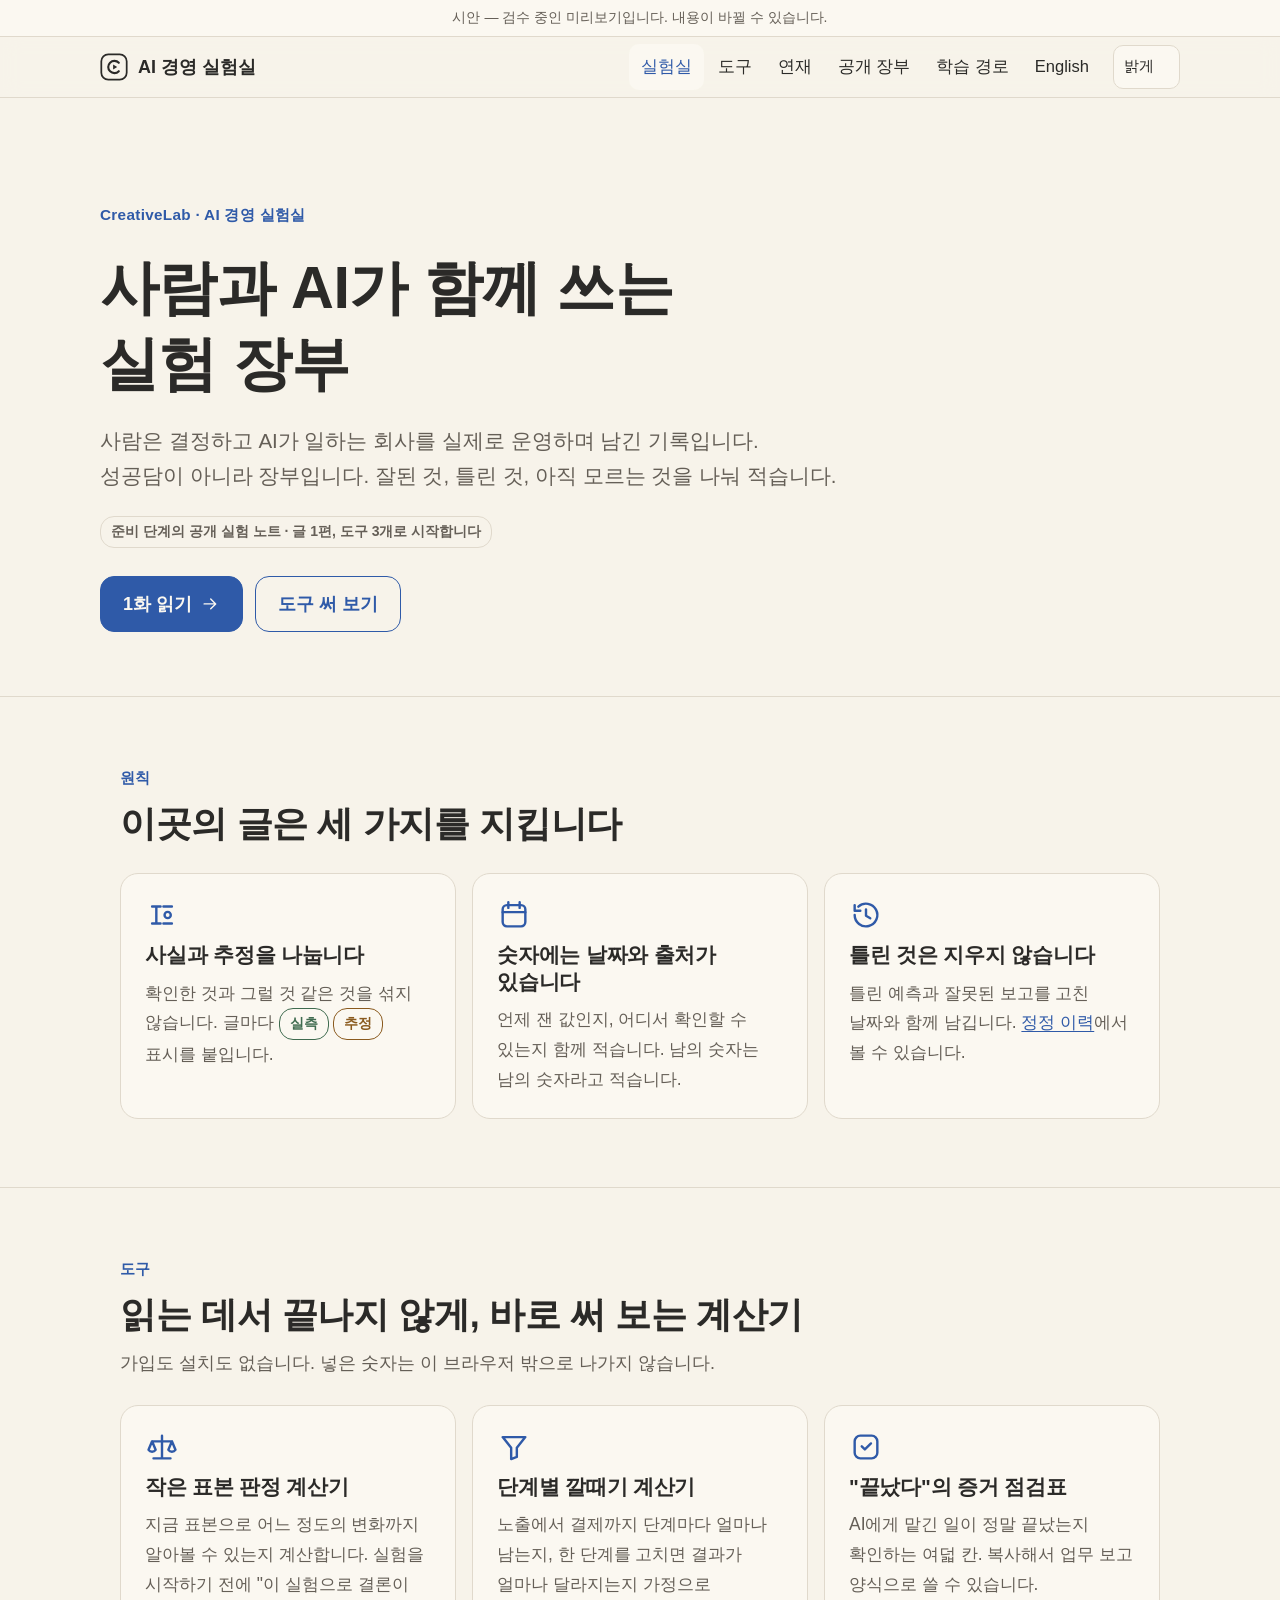
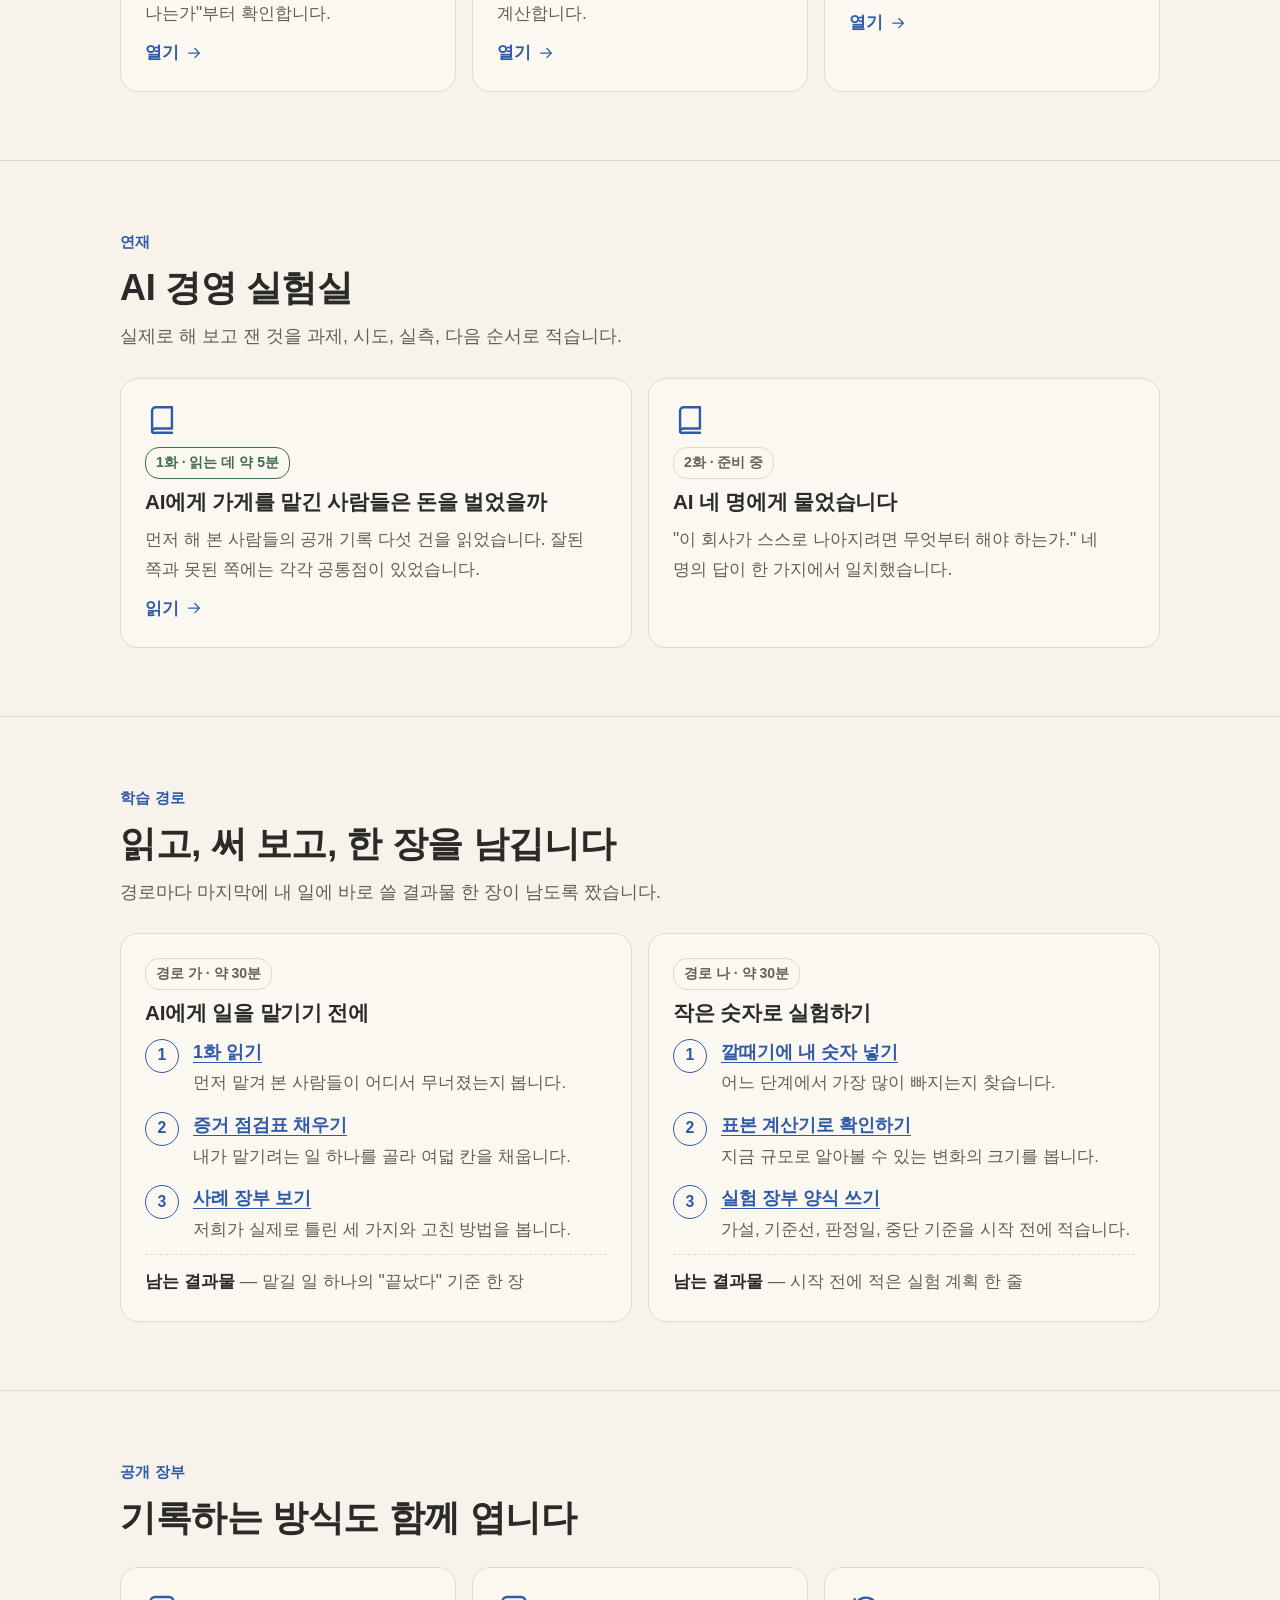
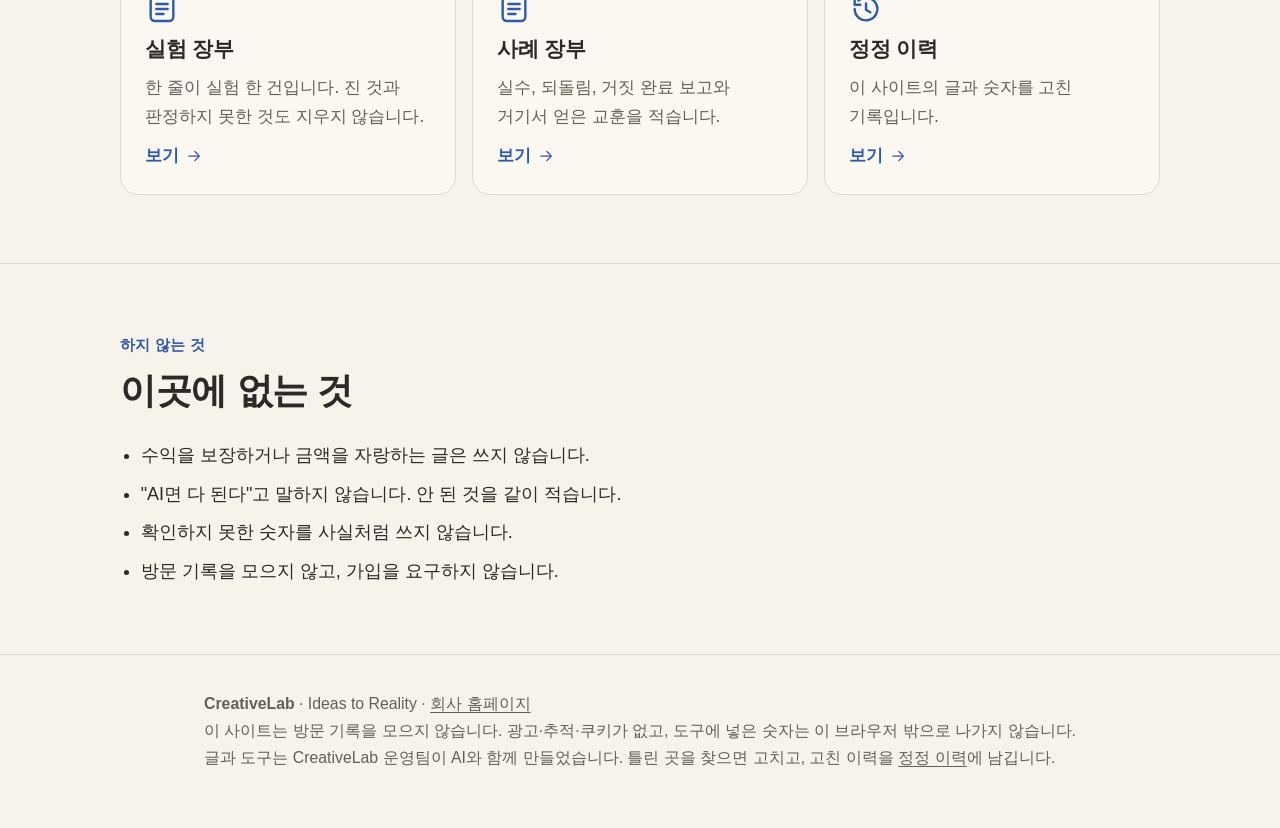
==== index.html @ 4c87bbfd "AI 경영 실험실 시안: 첫 화면·도구 3개·1화·공개 장부·영어 첫 화면 (검색 차단) Co-Authored-By: Claude Fable 5.2 <noreply@anthropi" ====
<!doctype html>
<html lang="ko" data-theme="light">
<head>
<meta charset="utf-8">
<meta name="viewport" content="width=device-width,initial-scale=1">
<title>AI 경영 실험실 · CreativeLab</title>
<meta name="description" content="사람은 결정하고 AI가 일하는 회사의 실측 기록. 사실과 추정을 나눠 적고, 바로 써 보는 계산 도구를 엽니다.">
<meta name="robots" content="noindex,nofollow">
<meta name="color-scheme" content="light dark">
<link rel="icon" href="assets/icon.svg" type="image/svg+xml">
<link rel="stylesheet" href="assets/style.css">
<script src="assets/app.js"></script>
</head>
<body>
<a class="skip" href="#main">본문으로 바로 가기</a>
<div class="draft">시안 — 검수 중인 미리보기입니다. 내용이 바뀔 수 있습니다.</div>
<header class="site"><div class="wrap bar">
<a class="brand" href="index.html"><svg viewBox="0 0 32 32" aria-hidden="true"><rect x="1.5" y="1.5" width="29" height="29" rx="8" fill="none" stroke="currentColor" stroke-width="2"/><path d="M21.5 11.2a7 7 0 1 0 0 9.6" fill="none" stroke="currentColor" stroke-width="2.4" stroke-linecap="round"/><path d="M15 13.2v5.6l4.6-2.8z" fill="currentColor"/></svg><span>AI 경영 실험실</span></a>
<nav class="main" aria-label="주 메뉴"><a href="index.html" aria-current="page">실험실</a><a href="tools.html">도구</a><a href="posts/01.html">연재</a><a href="ledger.html">공개 장부</a><a href="index.html#paths">학습 경로</a><a href="en/index.html" lang="en">English</a></nav>
<label class="sr" for="theme">화면</label><select id="theme" class="theme"><option value="light">밝게</option><option value="dark">어둡게</option><option value="system">시스템</option></select>
</div></header>
<main id="main">

<div class="wrap hero">
<p class="eyebrow">CreativeLab · AI 경영 실험실</p>
<h1>사람과 AI가 함께 쓰는<br>실험 장부</h1>
<p class="lead">사람은 결정하고 AI가 일하는 회사를 실제로 운영하며 남긴 기록입니다. 성공담이 아니라 장부입니다. 잘된 것, 틀린 것, 아직 모르는 것을 나눠 적습니다.</p>
<p class="tag soon">준비 단계의 공개 실험 노트 · 글 1편, 도구 3개로 시작합니다</p>
<div class="cta"><a class="btn primary" href="posts/01.html">1화 읽기 <svg class="" viewBox="0 0 24 24" fill="none" stroke="currentColor" stroke-width="1.7" stroke-linecap="round" stroke-linejoin="round" aria-hidden="true"><path d="M5 12h14M13 6l6 6-6 6"/></svg></a><a class="btn ghost" href="tools.html">도구 써 보기</a></div>
</div>

<section><div class="wrap">
<div class="head"><p class="eyebrow">원칙</p><h2>이곳의 글은 세 가지를 지킵니다</h2></div>
<div class="grid">
<div class="card"><svg class="icon" viewBox="0 0 24 24" fill="none" stroke="currentColor" stroke-width="1.7" stroke-linecap="round" stroke-linejoin="round" aria-hidden="true"><path d="M5 6h6M5 18h6M13 6h6M13 18h6M8 6v12"/><circle cx="16" cy="12" r="2.2"/></svg><h3>사실과 추정을 나눕니다</h3><p>확인한 것과 그럴 것 같은 것을 섞지 않습니다. 글마다 <span class="tag fact">실측</span> <span class="tag guess">추정</span> 표시를 붙입니다.</p></div>
<div class="card"><svg class="icon" viewBox="0 0 24 24" fill="none" stroke="currentColor" stroke-width="1.7" stroke-linecap="round" stroke-linejoin="round" aria-hidden="true"><rect x="4" y="5" width="16" height="15" rx="3"/><path d="M8 3v4M16 3v4M4 10h16"/></svg><h3>숫자에는 날짜와 출처가 있습니다</h3><p>언제 잰 값인지, 어디서 확인할 수 있는지 함께 적습니다. 남의 숫자는 남의 숫자라고 적습니다.</p></div>
<div class="card"><svg class="icon" viewBox="0 0 24 24" fill="none" stroke="currentColor" stroke-width="1.7" stroke-linecap="round" stroke-linejoin="round" aria-hidden="true"><path d="M4 12a8 8 0 1 0 2.6-5.9M4 5v4h4M12 8v4.5l3 1.8"/></svg><h3>틀린 것은 지우지 않습니다</h3><p>틀린 예측과 잘못된 보고를 고친 날짜와 함께 남깁니다. <a href="ledger.html#fixes">정정 이력</a>에서 볼 수 있습니다.</p></div>
</div></div></section>

<section id="tools"><div class="wrap">
<div class="head"><p class="eyebrow">도구</p><h2>읽는 데서 끝나지 않게, 바로 써 보는 계산기</h2><p>가입도 설치도 없습니다. 넣은 숫자는 이 브라우저 밖으로 나가지 않습니다.</p></div>
<div class="grid">
<a class="card" href="tools.html#sample"><svg class="icon" viewBox="0 0 24 24" fill="none" stroke="currentColor" stroke-width="1.7" stroke-linecap="round" stroke-linejoin="round" aria-hidden="true"><path d="M12 4v16M6 20h12M5 8h14M5 8l-2.5 6a3 3 0 0 0 5 0L5 8zm14 0-2.5 6a3 3 0 0 0 5 0L19 8z"/></svg><h3>작은 표본 판정 계산기</h3><p>지금 표본으로 어느 정도의 변화까지 알아볼 수 있는지 계산합니다. 실험을 시작하기 전에 "이 실험으로 결론이 나는가"부터 확인합니다.</p><span class="more">열기 <svg class="" viewBox="0 0 24 24" fill="none" stroke="currentColor" stroke-width="1.7" stroke-linecap="round" stroke-linejoin="round" aria-hidden="true"><path d="M5 12h14M13 6l6 6-6 6"/></svg></span></a>
<a class="card" href="tools.html#funnel"><svg class="icon" viewBox="0 0 24 24" fill="none" stroke="currentColor" stroke-width="1.7" stroke-linecap="round" stroke-linejoin="round" aria-hidden="true"><path d="M4 5h16l-6 7.5V19l-4 1.5v-8L4 5z"/></svg><h3>단계별 깔때기 계산기</h3><p>노출에서 결제까지 단계마다 얼마나 남는지, 한 단계를 고치면 결과가 얼마나 달라지는지 가정으로 계산합니다.</p><span class="more">열기 <svg class="" viewBox="0 0 24 24" fill="none" stroke="currentColor" stroke-width="1.7" stroke-linecap="round" stroke-linejoin="round" aria-hidden="true"><path d="M5 12h14M13 6l6 6-6 6"/></svg></span></a>
<a class="card" href="tools.html#evidence"><svg class="icon" viewBox="0 0 24 24" fill="none" stroke="currentColor" stroke-width="1.7" stroke-linecap="round" stroke-linejoin="round" aria-hidden="true"><path d="M9 11.5l2.2 2.2L15.5 9.5"/><rect x="4" y="4" width="16" height="16" rx="4"/></svg><h3>"끝났다"의 증거 점검표</h3><p>AI에게 맡긴 일이 정말 끝났는지 확인하는 여덟 칸. 복사해서 업무 보고 양식으로 쓸 수 있습니다.</p><span class="more">열기 <svg class="" viewBox="0 0 24 24" fill="none" stroke="currentColor" stroke-width="1.7" stroke-linecap="round" stroke-linejoin="round" aria-hidden="true"><path d="M5 12h14M13 6l6 6-6 6"/></svg></span></a>
</div></div></section>

<section id="series"><div class="wrap">
<div class="head"><p class="eyebrow">연재</p><h2>AI 경영 실험실</h2><p>실제로 해 보고 잰 것을 과제, 시도, 실측, 다음 순서로 적습니다.</p></div>
<div class="grid">
<a class="card" href="posts/01.html"><svg class="icon" viewBox="0 0 24 24" fill="none" stroke="currentColor" stroke-width="1.7" stroke-linecap="round" stroke-linejoin="round" aria-hidden="true"><path d="M5 5.5A2.5 2.5 0 0 1 7.5 3H19v15H7.5A2.5 2.5 0 0 0 5 20.5v-15zM5 20.5A2.5 2.5 0 0 0 7.5 21H19"/></svg><span class="tag fact">1화 · 읽는 데 약 5분</span><h3>AI에게 가게를 맡긴 사람들은 돈을 벌었을까</h3><p>먼저 해 본 사람들의 공개 기록 다섯 건을 읽었습니다. 잘된 쪽과 못된 쪽에는 각각 공통점이 있었습니다.</p><span class="more">읽기 <svg class="" viewBox="0 0 24 24" fill="none" stroke="currentColor" stroke-width="1.7" stroke-linecap="round" stroke-linejoin="round" aria-hidden="true"><path d="M5 12h14M13 6l6 6-6 6"/></svg></span></a>
<div class="card"><svg class="icon" viewBox="0 0 24 24" fill="none" stroke="currentColor" stroke-width="1.7" stroke-linecap="round" stroke-linejoin="round" aria-hidden="true"><path d="M5 5.5A2.5 2.5 0 0 1 7.5 3H19v15H7.5A2.5 2.5 0 0 0 5 20.5v-15zM5 20.5A2.5 2.5 0 0 0 7.5 21H19"/></svg><span class="tag soon">2화 · 준비 중</span><h3>AI 네 명에게 물었습니다</h3><p>"이 회사가 스스로 나아지려면 무엇부터 해야 하는가." 네 명의 답이 한 가지에서 일치했습니다.</p></div>
</div></div></section>

<section id="paths"><div class="wrap">
<div class="head"><p class="eyebrow">학습 경로</p><h2>읽고, 써 보고, 한 장을 남깁니다</h2><p>경로마다 마지막에 내 일에 바로 쓸 결과물 한 장이 남도록 짰습니다.</p></div>
<div class="grid">
<div class="card"><span class="tag">경로 가 · 약 30분</span><h3>AI에게 일을 맡기기 전에</h3>
<ol class="steps">
<li><div><b><a href="posts/01.html">1화 읽기</a></b><span>먼저 맡겨 본 사람들이 어디서 무너졌는지 봅니다.</span></div></li>
<li><div><b><a href="tools.html#evidence">증거 점검표 채우기</a></b><span>내가 맡기려는 일 하나를 골라 여덟 칸을 채웁니다.</span></div></li>
<li><div><b><a href="ledger.html#cases">사례 장부 보기</a></b><span>저희가 실제로 틀린 세 가지와 고친 방법을 봅니다.</span></div></li>
</ol>
<p class="keep"><b>남는 결과물</b> — 맡길 일 하나의 "끝났다" 기준 한 장</p></div>
<div class="card"><span class="tag">경로 나 · 약 30분</span><h3>작은 숫자로 실험하기</h3>
<ol class="steps">
<li><div><b><a href="tools.html#funnel">깔때기에 내 숫자 넣기</a></b><span>어느 단계에서 가장 많이 빠지는지 찾습니다.</span></div></li>
<li><div><b><a href="tools.html#sample">표본 계산기로 확인하기</a></b><span>지금 규모로 알아볼 수 있는 변화의 크기를 봅니다.</span></div></li>
<li><div><b><a href="ledger.html#experiments">실험 장부 양식 쓰기</a></b><span>가설, 기준선, 판정일, 중단 기준을 시작 전에 적습니다.</span></div></li>
</ol>
<p class="keep"><b>남는 결과물</b> — 시작 전에 적은 실험 계획 한 줄</p></div>
</div></div></section>

<section><div class="wrap">
<div class="head"><p class="eyebrow">공개 장부</p><h2>기록하는 방식도 함께 엽니다</h2></div>
<div class="grid">
<a class="card" href="ledger.html#experiments"><svg class="icon" viewBox="0 0 24 24" fill="none" stroke="currentColor" stroke-width="1.7" stroke-linecap="round" stroke-linejoin="round" aria-hidden="true"><rect x="4" y="3.5" width="16" height="17" rx="3"/><path d="M8 8.5h8M8 12h8M8 15.5h5"/></svg><h3>실험 장부</h3><p>한 줄이 실험 한 건입니다. 진 것과 판정하지 못한 것도 지우지 않습니다.</p><span class="more">보기 <svg class="" viewBox="0 0 24 24" fill="none" stroke="currentColor" stroke-width="1.7" stroke-linecap="round" stroke-linejoin="round" aria-hidden="true"><path d="M5 12h14M13 6l6 6-6 6"/></svg></span></a>
<a class="card" href="ledger.html#cases"><svg class="icon" viewBox="0 0 24 24" fill="none" stroke="currentColor" stroke-width="1.7" stroke-linecap="round" stroke-linejoin="round" aria-hidden="true"><rect x="4" y="3.5" width="16" height="17" rx="3"/><path d="M8 8.5h8M8 12h8M8 15.5h5"/></svg><h3>사례 장부</h3><p>실수, 되돌림, 거짓 완료 보고와 거기서 얻은 교훈을 적습니다.</p><span class="more">보기 <svg class="" viewBox="0 0 24 24" fill="none" stroke="currentColor" stroke-width="1.7" stroke-linecap="round" stroke-linejoin="round" aria-hidden="true"><path d="M5 12h14M13 6l6 6-6 6"/></svg></span></a>
<a class="card" href="ledger.html#fixes"><svg class="icon" viewBox="0 0 24 24" fill="none" stroke="currentColor" stroke-width="1.7" stroke-linecap="round" stroke-linejoin="round" aria-hidden="true"><path d="M4 12a8 8 0 1 0 2.6-5.9M4 5v4h4M12 8v4.5l3 1.8"/></svg><h3>정정 이력</h3><p>이 사이트의 글과 숫자를 고친 기록입니다.</p><span class="more">보기 <svg class="" viewBox="0 0 24 24" fill="none" stroke="currentColor" stroke-width="1.7" stroke-linecap="round" stroke-linejoin="round" aria-hidden="true"><path d="M5 12h14M13 6l6 6-6 6"/></svg></span></a>
</div></div></section>

<section><div class="wrap">
<div class="head"><p class="eyebrow">하지 않는 것</p><h2>이곳에 없는 것</h2></div>
<ul class="plain">
<li>수익을 보장하거나 금액을 자랑하는 글은 쓰지 않습니다.</li>
<li>"AI면 다 된다"고 말하지 않습니다. 안 된 것을 같이 적습니다.</li>
<li>확인하지 못한 숫자를 사실처럼 쓰지 않습니다.</li>
<li>방문 기록을 모으지 않고, 가입을 요구하지 않습니다.</li>
</ul>
</div></section>

</main>
<footer class="site"><div class="wrap"><p><b>CreativeLab</b> · Ideas to Reality · <a href="https://creativelabai.kr">회사 홈페이지</a></p>
<p>이 사이트는 방문 기록을 모으지 않습니다. 광고·추적·쿠키가 없고, 도구에 넣은 숫자는 이 브라우저 밖으로 나가지 않습니다.</p>
<p>글과 도구는 CreativeLab 운영팀이 AI와 함께 만들었습니다. 틀린 곳을 찾으면 고치고, 고친 이력을 <a href="ledger.html#fixes">정정 이력</a>에 남깁니다.</p></div></footer>
</body>
</html>
---- assets/style.css ----
/* AI 경영 실험실 — 종이 톤·먹색·강조색 하나. 외부 글꼴·스크립트 없음. */
:root{--bg:#F7F3EA;--card:#FBF8F1;--ink:#2B2A28;--sub:#655F57;--rule:#E0D9CC;--accent:#2F5AA8;--accent-ink:#FBF8F1;--good:#3F6B4F;--warn:#8A5A1E;--radius:18px;--max:1080px}
:root[data-theme="dark"]{--bg:#1F1D1A;--card:#292620;--ink:#EDE7DB;--sub:#B0A99B;--rule:#3B372F;--accent:#9BB8EE;--accent-ink:#1F1D1A;--good:#9CC7A9;--warn:#E0B77A}
@media (prefers-color-scheme:dark){:root[data-theme="system"]{--bg:#1F1D1A;--card:#292620;--ink:#EDE7DB;--sub:#B0A99B;--rule:#3B372F;--accent:#9BB8EE;--accent-ink:#1F1D1A;--good:#9CC7A9;--warn:#E0B77A}}
*{box-sizing:border-box}
[hidden]{display:none!important}
html{font-size:112.5%;-webkit-text-size-adjust:100%;scroll-behavior:smooth}
body{margin:0;background:var(--bg);color:var(--ink);font-family:-apple-system,BlinkMacSystemFont,"Apple SD Gothic Neo","Pretendard","Noto Sans KR","Segoe UI",sans-serif;line-height:1.7;word-break:keep-all;overflow-wrap:anywhere}
a{color:var(--accent);text-underline-offset:.2em}
a:focus-visible,button:focus-visible,input:focus-visible,select:focus-visible{outline:3px solid var(--accent);outline-offset:3px;border-radius:8px}
.skip{position:absolute;left:-999px}.skip:focus{left:16px;top:12px;background:var(--card);padding:8px 14px;border-radius:10px;z-index:9}
.wrap{max-width:var(--max);margin:0 auto;padding:0 20px}
.draft{background:var(--card);border-bottom:1px solid var(--rule);color:var(--sub);font-size:.78rem;text-align:center;padding:6px 16px}
header.site{position:sticky;top:0;z-index:5;background:color-mix(in srgb,var(--bg) 92%,transparent);backdrop-filter:saturate(1.2) blur(10px);border-bottom:1px solid var(--rule)}
.bar{display:flex;align-items:center;gap:12px;min-height:60px;flex-wrap:wrap;padding:6px 0}
.brand{display:flex;align-items:center;gap:10px;font-weight:700;color:var(--ink);text-decoration:none;margin-right:auto}
.brand svg{width:28px;height:28px;flex:none}
nav.main{display:flex;gap:2px;flex-wrap:wrap}
nav.main a{color:var(--ink);text-decoration:none;padding:9px 12px;border-radius:10px;font-size:.92rem;min-height:44px;display:flex;align-items:center}
nav.main a:hover,nav.main a[aria-current="page"]{background:var(--card);color:var(--accent)}
.theme{appearance:none;border:1px solid var(--rule);background:var(--card);color:var(--ink);border-radius:10px;padding:8px 10px;font:inherit;font-size:.82rem;min-height:44px}
h1,h2,h3{line-height:1.28;letter-spacing:-.01em;margin:0}
h1{font-size:clamp(2rem,5.4vw,3.3rem);font-weight:800}
h2{font-size:clamp(1.45rem,3.2vw,2rem);font-weight:750}
h3{font-size:1.15rem;font-weight:700}
p{margin:0}
.eyebrow{color:var(--accent);font-weight:700;font-size:.85rem;letter-spacing:.02em}
.lead{font-size:1.14rem;color:var(--sub);max-width:36em}
.hero{padding:clamp(48px,9vw,104px) 0 clamp(36px,6vw,64px);display:grid;gap:22px}
.cta{display:flex;gap:12px;flex-wrap:wrap;margin-top:6px}
.btn{display:inline-flex;align-items:center;gap:8px;min-height:50px;padding:12px 22px;border-radius:14px;font-weight:700;text-decoration:none;border:1px solid var(--accent);font:inherit;font-weight:700;cursor:pointer}
.btn.primary{background:var(--accent);color:var(--accent-ink)}.btn.ghost{background:transparent;color:var(--accent)}
.btn svg,.more svg{width:1.1em;height:1.1em;flex:none}.btn{max-width:100%}
.hero>*,.card>*,.out>*,.head>*,.fields>*,.prose>*,.grid>*,.tool>*{min-width:0}
section{padding:clamp(36px,6vw,68px) 0;border-top:1px solid var(--rule)}
.head{display:grid;gap:10px;margin-bottom:26px;max-width:40em}
.head p{color:var(--sub)}.head p.eyebrow{color:var(--accent)}
.grid{display:grid;gap:16px;grid-template-columns:repeat(auto-fit,minmax(260px,1fr))}
.card{background:var(--card);border:1px solid var(--rule);border-radius:var(--radius);padding:24px;display:grid;gap:10px;align-content:start}
a.card{color:inherit;text-decoration:none;transition:transform .18s ease,border-color .18s ease}
a.card:hover{border-color:var(--accent);transform:translateY(-2px)}
.card p{color:var(--sub);font-size:.97rem}
.icon{width:34px;height:34px;color:var(--accent)}
.tag{display:inline-flex;align-items:center;gap:6px;font-size:.78rem;font-weight:700;padding:3px 10px;border-radius:14px;border:1px solid var(--rule);color:var(--sub);width:fit-content;max-width:100%}
.tag.fact{color:var(--good);border-color:currentColor}.tag.guess{color:var(--warn);border-color:currentColor}.tag.soon{color:var(--sub)}
.more{color:var(--accent);font-weight:700;font-size:.92rem;display:inline-flex;align-items:center;gap:6px}
ol.steps{list-style:none;margin:0;padding:0;display:grid;gap:12px;counter-reset:s}
ol.steps li{counter-increment:s;display:grid;grid-template-columns:36px 1fr;gap:12px;align-items:start}
ol.steps li::before{content:counter(s);width:32px;height:32px;border-radius:50%;border:1.5px solid var(--accent);color:var(--accent);display:grid;place-items:center;font-weight:700;font-size:.88rem;margin-top:2px}
ol.steps b{display:block}ol.steps span{color:var(--sub);font-size:.95rem}
.keep{border-top:1px dashed var(--rule);padding-top:12px;font-size:.93rem;color:var(--sub)}.keep b{color:var(--ink)}
ul.plain{margin:0;padding-left:1.15em;display:grid;gap:8px}
.tablewrap{overflow-x:auto;border:1px solid var(--rule);border-radius:var(--radius);background:var(--card)}
table{border-collapse:collapse;width:100%;font-size:.93rem;min-width:560px}
th,td{text-align:left;padding:12px 14px;border-bottom:1px solid var(--rule);vertical-align:top}
th{color:var(--sub);font-weight:700;font-size:.84rem;white-space:nowrap}tr:last-child td{border-bottom:0}
.prose{max-width:38em;display:grid;gap:1.15em;font-size:1.06rem}
.prose h2{margin-top:1.2em;font-size:1.5rem}.prose h3{margin-top:.6em}
.prose .src{font-size:.88rem;color:var(--sub)}
.note{background:var(--card);border:1px solid var(--rule);border-left:4px solid var(--accent);border-radius:12px;padding:14px 18px;color:var(--sub);font-size:.95rem}
.tool{display:grid;gap:18px;grid-template-columns:minmax(0,1fr);scroll-margin-top:90px}
@media(min-width:860px){.tool{grid-template-columns:minmax(0,5fr) minmax(0,6fr);align-items:start}}
.fields{display:grid;gap:14px}
label.f{display:grid;gap:6px;font-weight:700;font-size:.95rem}
label.f small{font-weight:400;color:var(--sub);font-size:.85rem}
input[type=number],select.in{font:inherit;font-size:1.05rem;padding:12px 14px;border-radius:12px;border:1px solid var(--rule);background:var(--bg);color:var(--ink);width:100%;min-height:50px}
.out{background:var(--card);border:1px solid var(--rule);border-radius:var(--radius);padding:22px;display:grid;gap:14px}
.big{font-size:clamp(1.7rem,4.6vw,2.4rem);font-weight:800;line-height:1.2;color:var(--accent)}
.kv{display:grid;grid-template-columns:minmax(0,1fr) minmax(0,auto);gap:6px 16px;font-size:.97rem}.kv dt{color:var(--sub)}.kv dd{margin:0;font-weight:700;text-align:right;font-variant-numeric:tabular-nums}
.barrow{display:grid;grid-template-columns:minmax(0,5.5em) minmax(40px,1fr) minmax(0,4.6em);gap:10px;align-items:center;font-size:.9rem}
.track{height:12px;border-radius:999px;background:var(--rule);overflow:hidden}.fill{height:100%;background:var(--accent);border-radius:999px;transition:width .25s ease}
.check{display:grid;gap:10px;list-style:none;margin:0;padding:0}
.check label{display:grid;grid-template-columns:28px 1fr;gap:10px;align-items:start;padding:12px 14px;border:1px solid var(--rule);border-radius:12px;background:var(--card);cursor:pointer;min-height:50px}
.check input{width:22px;height:22px;margin-top:3px;accent-color:var(--accent)}
footer.site{border-top:1px solid var(--rule);padding:36px 0 56px;color:var(--sub);font-size:.88rem;display:grid;gap:10px}
footer.site a{color:var(--sub)}
.crumbs{font-size:.88rem;color:var(--sub);padding-top:28px}
.sr{position:absolute;width:1px;height:1px;overflow:hidden;clip:rect(0 0 0 0)}
@media(max-width:420px){.kv{grid-template-columns:minmax(0,1fr)}.kv dd{text-align:left;margin-bottom:6px}.wrap{padding:0 16px}.card,.out{padding:18px}}
@media (prefers-reduced-motion:reduce){*{transition:none!important;scroll-behavior:auto!important}}
@media print{header.site,.draft,.cta,.theme{display:none}body{background:#fff;color:#000}}
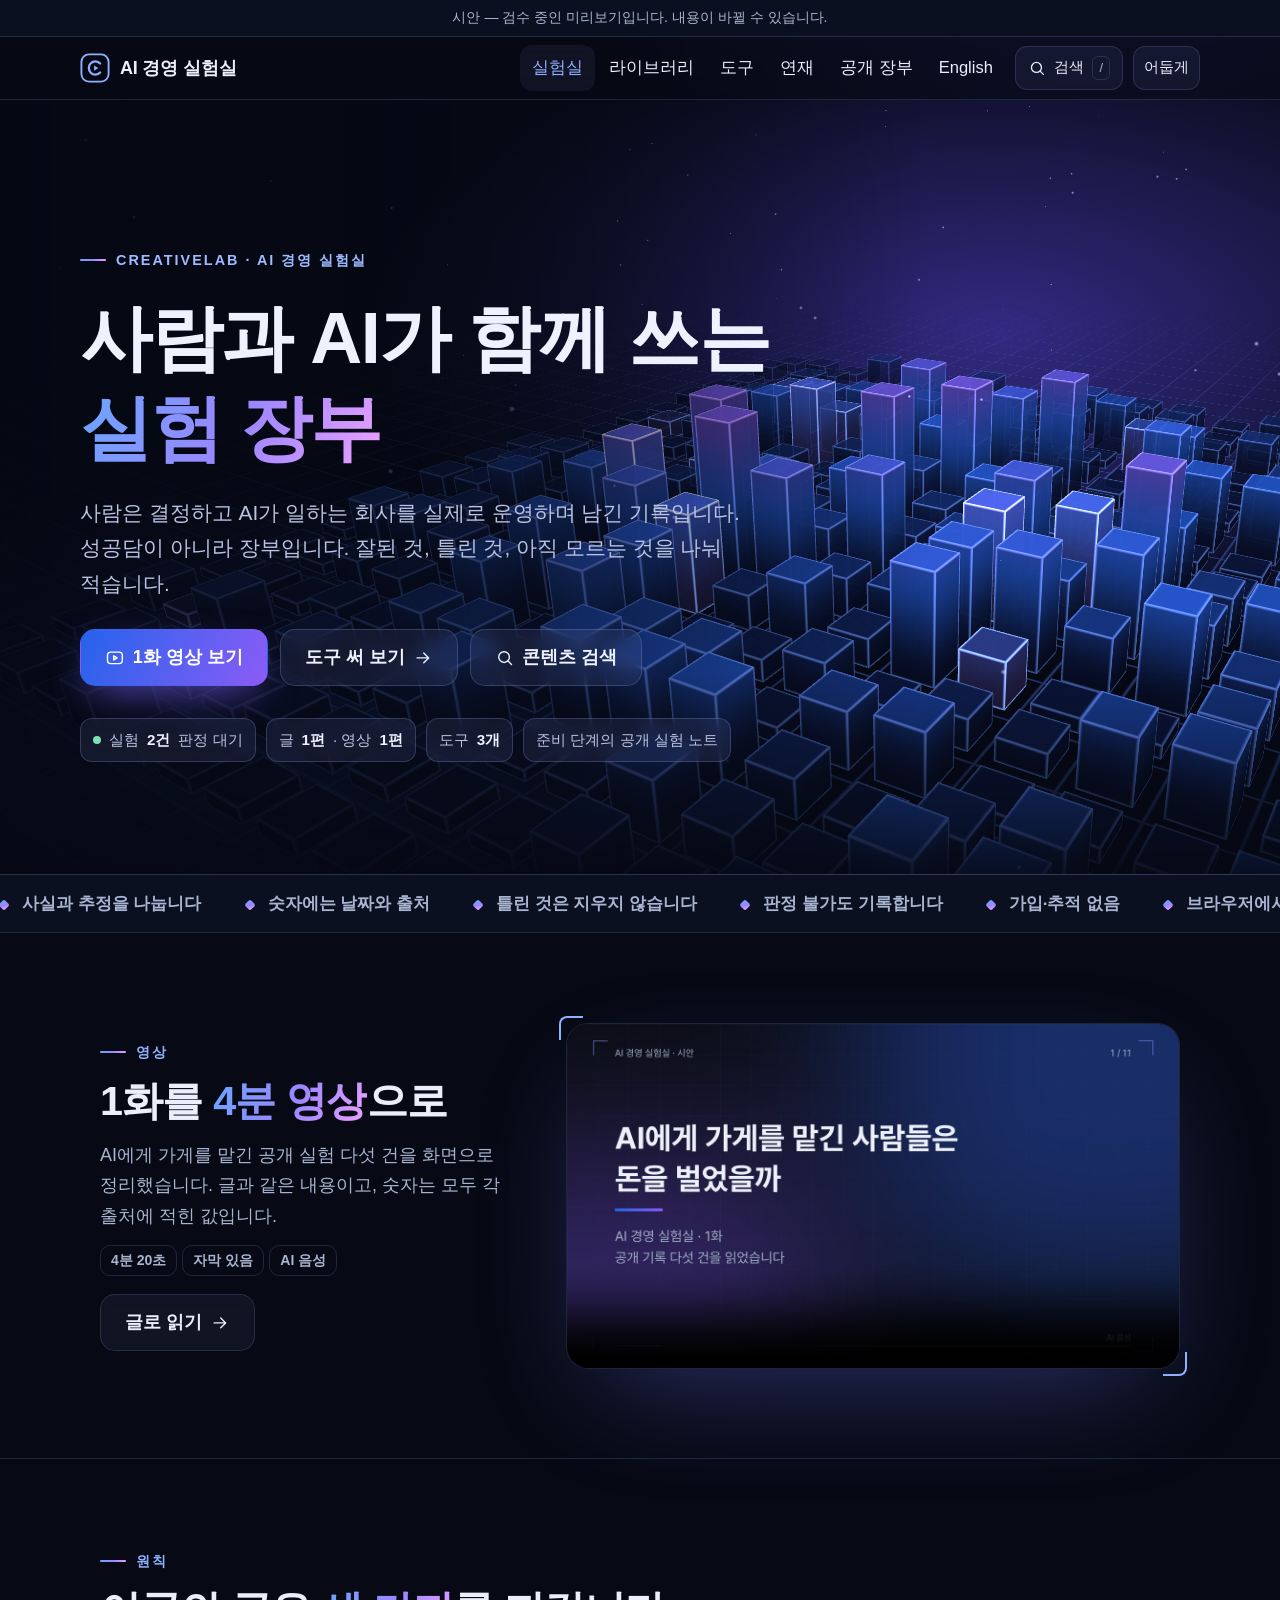
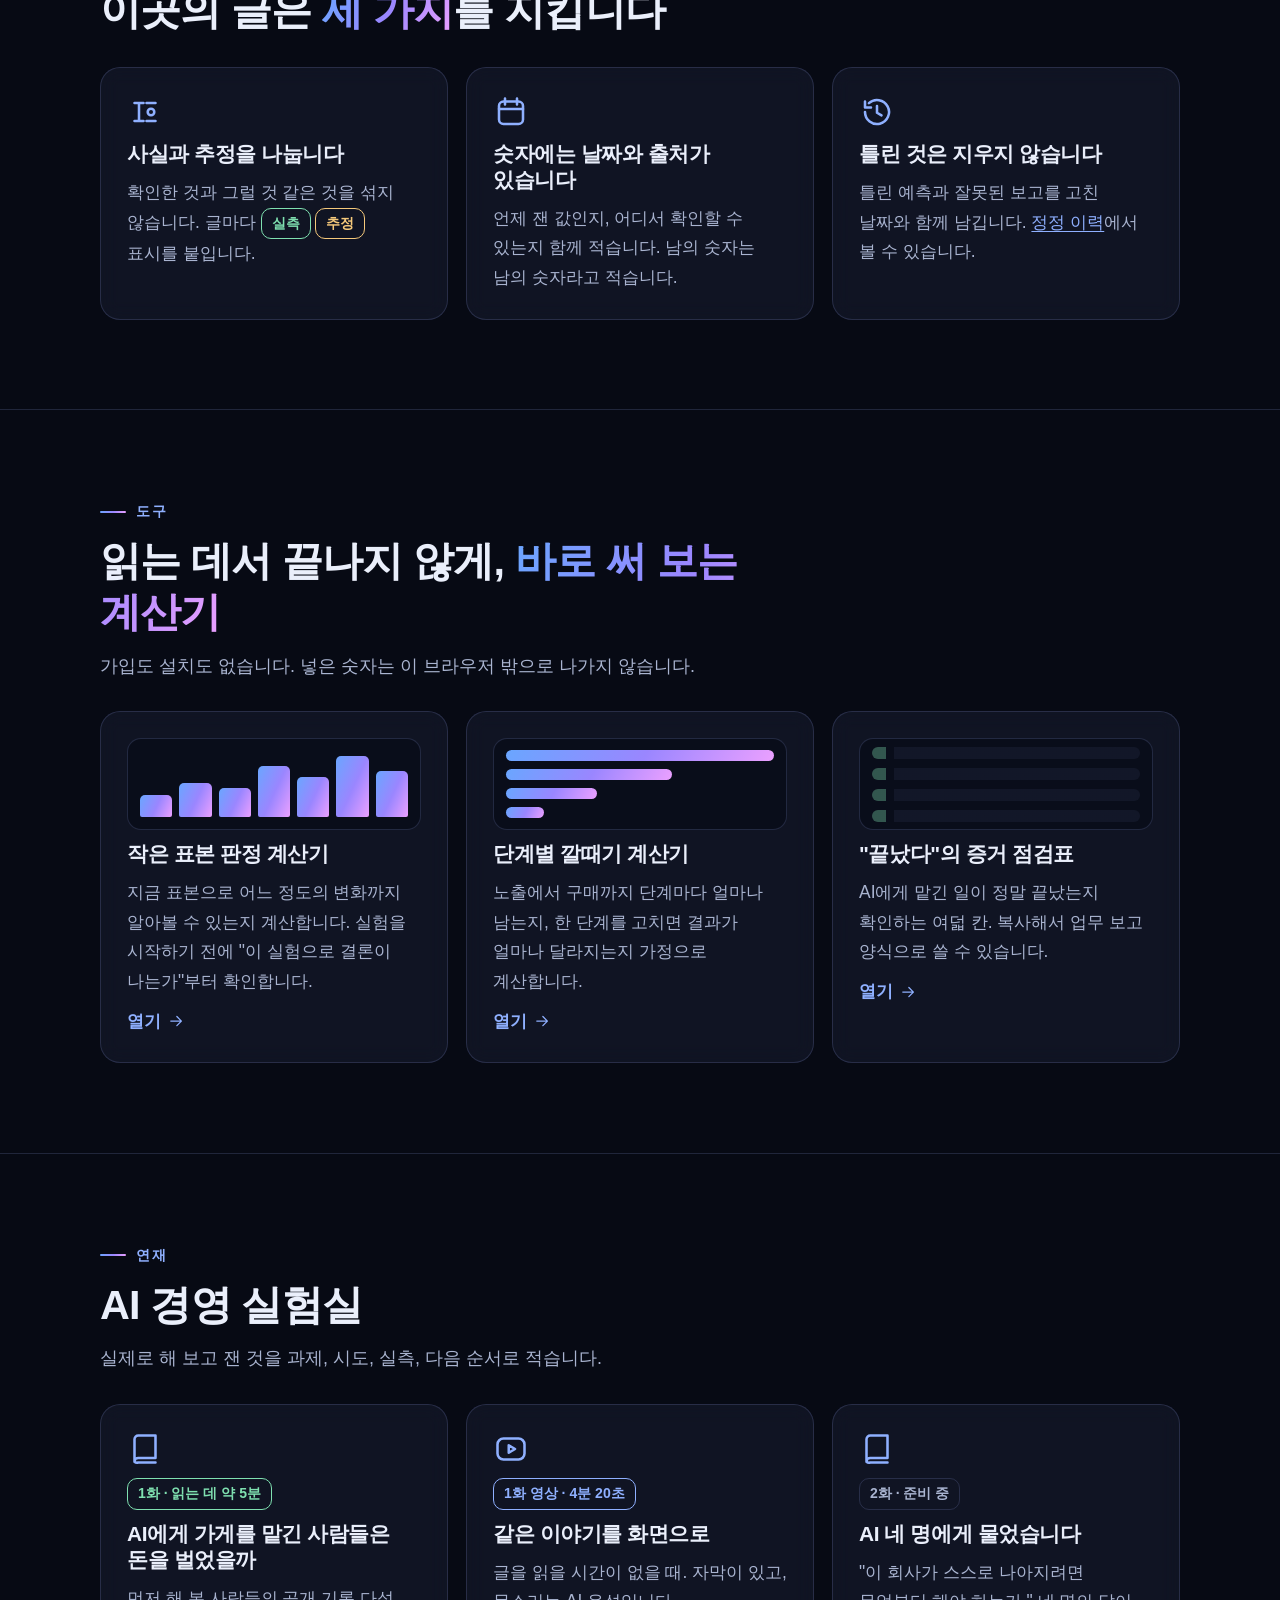
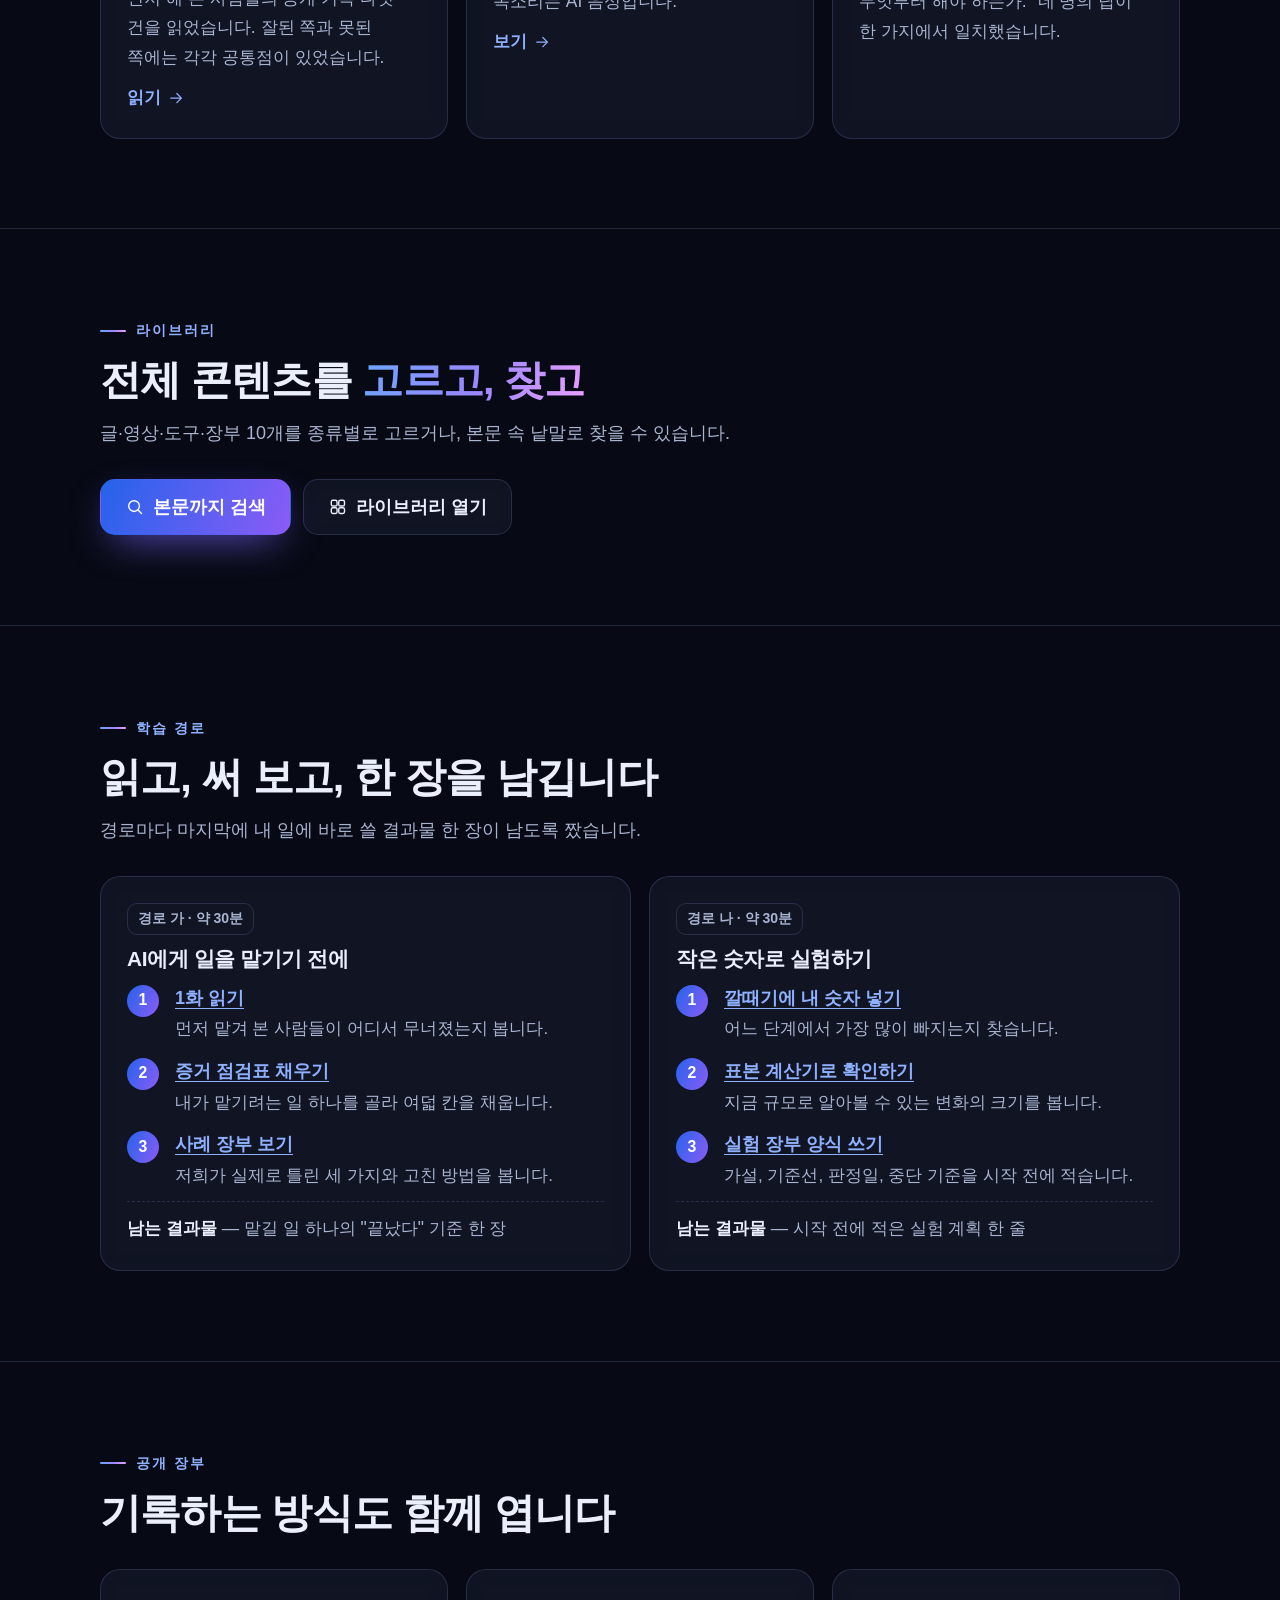
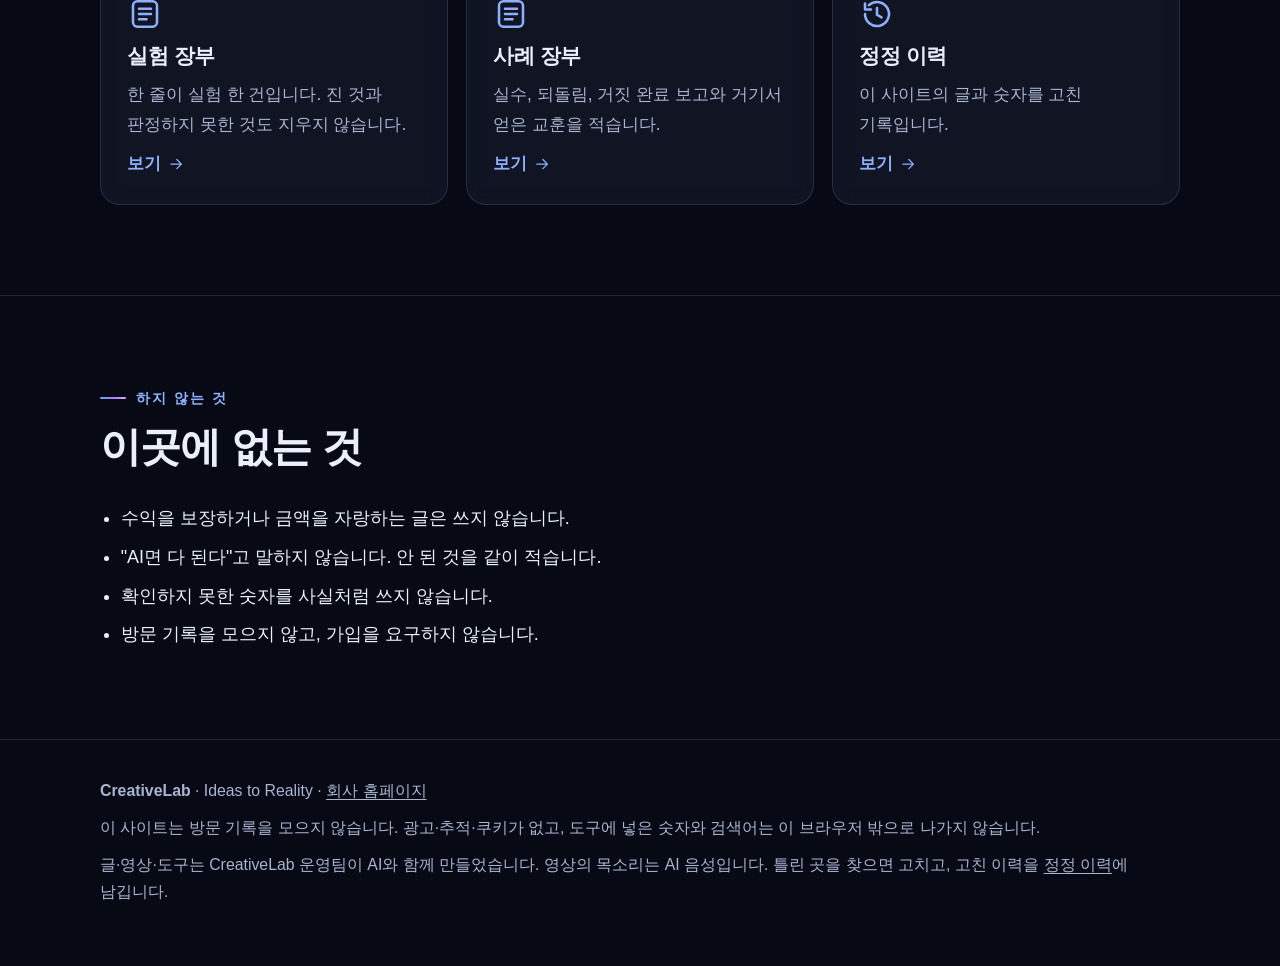
==== commit c0c1720a: "2판: 실시간 3D 첫 화면, 1화 영상, 콘텐츠 검색과 라이브러리 - 어두운 무대 톤 기본(밝게·시스템은 설정에서 선택) - 첫 화면 3D는 직접 쓴 WebGL(외부 라이브러리 " ====
--- a/index.html
+++ b/index.html
@@ -1,68 +1,86 @@
 <!doctype html>
-<html lang="ko" data-theme="light">
+<html lang="ko" data-theme="dark" data-root="">
 <head>
 <meta charset="utf-8">
 <meta name="viewport" content="width=device-width,initial-scale=1">
 <title>AI 경영 실험실 · CreativeLab</title>
 <meta name="description" content="사람은 결정하고 AI가 일하는 회사의 실측 기록. 사실과 추정을 나눠 적고, 바로 써 보는 계산 도구를 엽니다.">
 <meta name="robots" content="noindex,nofollow">
-<meta name="color-scheme" content="light dark">
+<meta name="color-scheme" content="dark light">
 <link rel="icon" href="assets/icon.svg" type="image/svg+xml">
 <link rel="stylesheet" href="assets/style.css">
 <script src="assets/app.js"></script>
+<script src="assets/hero3d.js" defer></script>
 </head>
 <body>
 <a class="skip" href="#main">본문으로 바로 가기</a>
 <div class="draft">시안 — 검수 중인 미리보기입니다. 내용이 바뀔 수 있습니다.</div>
 <header class="site"><div class="wrap bar">
 <a class="brand" href="index.html"><svg viewBox="0 0 32 32" aria-hidden="true"><rect x="1.5" y="1.5" width="29" height="29" rx="8" fill="none" stroke="currentColor" stroke-width="2"/><path d="M21.5 11.2a7 7 0 1 0 0 9.6" fill="none" stroke="currentColor" stroke-width="2.4" stroke-linecap="round"/><path d="M15 13.2v5.6l4.6-2.8z" fill="currentColor"/></svg><span>AI 경영 실험실</span></a>
-<nav class="main" aria-label="주 메뉴"><a href="index.html" aria-current="page">실험실</a><a href="tools.html">도구</a><a href="posts/01.html">연재</a><a href="ledger.html">공개 장부</a><a href="index.html#paths">학습 경로</a><a href="en/index.html" lang="en">English</a></nav>
-<label class="sr" for="theme">화면</label><select id="theme" class="theme"><option value="light">밝게</option><option value="dark">어둡게</option><option value="system">시스템</option></select>
+<nav class="main" aria-label="주 메뉴"><a href="index.html" aria-current="page">실험실</a><a href="library.html">라이브러리</a><a href="tools.html">도구</a><a href="posts/01.html">연재</a><a href="ledger.html">공개 장부</a><a href="en/index.html" lang="en">English</a></nav>
+<button class="iconbtn" type="button" data-search aria-label="콘텐츠 검색"><svg class="" viewBox="0 0 24 24" fill="none" stroke="currentColor" stroke-width="1.7" stroke-linecap="round" stroke-linejoin="round" aria-hidden="true"><circle cx="11" cy="11" r="6.5"/><path d="M20 20l-4.2-4.2"/></svg><span>검색</span><kbd>/</kbd></button>
+<label class="sr" for="theme">화면</label><select id="theme" class="theme"><option value="dark">어둡게</option><option value="light">밝게</option><option value="system">시스템</option></select>
 </div></header>
 <main id="main">
 
+<div class="stage"><canvas id="scene" aria-hidden="true"></canvas>
 <div class="wrap hero">
 <p class="eyebrow">CreativeLab · AI 경영 실험실</p>
-<h1>사람과 AI가 함께 쓰는<br>실험 장부</h1>
+<h1>사람과 AI가 함께 쓰는<br><span class="g">실험 장부</span></h1>
 <p class="lead">사람은 결정하고 AI가 일하는 회사를 실제로 운영하며 남긴 기록입니다. 성공담이 아니라 장부입니다. 잘된 것, 틀린 것, 아직 모르는 것을 나눠 적습니다.</p>
-<p class="tag soon">준비 단계의 공개 실험 노트 · 글 1편, 도구 3개로 시작합니다</p>
-<div class="cta"><a class="btn primary" href="posts/01.html">1화 읽기 <svg class="" viewBox="0 0 24 24" fill="none" stroke="currentColor" stroke-width="1.7" stroke-linecap="round" stroke-linejoin="round" aria-hidden="true"><path d="M5 12h14M13 6l6 6-6 6"/></svg></a><a class="btn ghost" href="tools.html">도구 써 보기</a></div>
-</div>
+<div class="cta"><a class="btn primary" href="#video"><svg class="" viewBox="0 0 24 24" fill="none" stroke="currentColor" stroke-width="1.7" stroke-linecap="round" stroke-linejoin="round" aria-hidden="true"><rect x="3" y="5" width="18" height="14" rx="4"/><path d="M10.5 9.5v5l4.2-2.5z"/></svg> 1화 영상 보기</a><a class="btn ghost" href="tools.html">도구 써 보기 <svg class="" viewBox="0 0 24 24" fill="none" stroke="currentColor" stroke-width="1.7" stroke-linecap="round" stroke-linejoin="round" aria-hidden="true"><path d="M5 12h14M13 6l6 6-6 6"/></svg></a><button class="btn ghost" type="button" data-search><svg class="" viewBox="0 0 24 24" fill="none" stroke="currentColor" stroke-width="1.7" stroke-linecap="round" stroke-linejoin="round" aria-hidden="true"><circle cx="11" cy="11" r="6.5"/><path d="M20 20l-4.2-4.2"/></svg> 콘텐츠 검색</button></div>
+<div class="hud"><span class="chip"><span class="dot"></span>실험 <b>2건</b> 판정 대기</span><span class="chip">글 <b>1편</b> · 영상 <b>1편</b></span><span class="chip">도구 <b>3개</b></span><span class="chip">준비 단계의 공개 실험 노트</span></div>
+<p class="sr">배경의 움직이는 그림은 장부의 줄을 막대로 나타낸 장식입니다.</p>
+</div></div>
+<div class="ribbon" aria-hidden="true"><div><span>사실과 추정을 나눕니다</span><span>숫자에는 날짜와 출처</span><span>틀린 것은 지우지 않습니다</span><span>판정 불가도 기록합니다</span><span>가입·추적 없음</span><span>브라우저에서 바로 계산</span><span>사실과 추정을 나눕니다</span><span>숫자에는 날짜와 출처</span><span>틀린 것은 지우지 않습니다</span><span>판정 불가도 기록합니다</span><span>가입·추적 없음</span><span>브라우저에서 바로 계산</span></div></div>
+
+<section id="video" class="flat"><div class="wrap split">
+<div class="head rv" style="margin:0"><p class="eyebrow">영상</p><h2>1화를 <span class="g">4분 영상</span>으로</h2><p>AI에게 가게를 맡긴 공개 실험 다섯 건을 화면으로 정리했습니다. 글과 같은 내용이고, 숫자는 모두 각 출처에 적힌 값입니다.</p>
+<p><span class="tag">4분 20초</span> <span class="tag">자막 있음</span> <span class="tag soon">AI 음성</span></p>
+<div class="cta"><a class="btn ghost" href="posts/01.html">글로 읽기 <svg class="" viewBox="0 0 24 24" fill="none" stroke="currentColor" stroke-width="1.7" stroke-linecap="round" stroke-linejoin="round" aria-hidden="true"><path d="M5 12h14M13 6l6 6-6 6"/></svg></a></div></div>
+<div class="rv"><div class="frame"><div class="player"><video controls preload="metadata" playsinline poster="media/ep01.jpg"><source src="media/ep01.mp4" type="video/mp4"><track kind="captions" srclang="ko" label="한국어" src="media/ep01.vtt" default>영상을 재생할 수 없는 브라우저입니다. <a href="posts/01.html">글로 읽기</a></video></div></div></div>
+</div></section>
 
 <section><div class="wrap">
-<div class="head"><p class="eyebrow">원칙</p><h2>이곳의 글은 세 가지를 지킵니다</h2></div>
+<div class="head rv"><p class="eyebrow">원칙</p><h2>이곳의 글은 <span class="g">세 가지</span>를 지킵니다</h2></div>
 <div class="grid">
-<div class="card"><svg class="icon" viewBox="0 0 24 24" fill="none" stroke="currentColor" stroke-width="1.7" stroke-linecap="round" stroke-linejoin="round" aria-hidden="true"><path d="M5 6h6M5 18h6M13 6h6M13 18h6M8 6v12"/><circle cx="16" cy="12" r="2.2"/></svg><h3>사실과 추정을 나눕니다</h3><p>확인한 것과 그럴 것 같은 것을 섞지 않습니다. 글마다 <span class="tag fact">실측</span> <span class="tag guess">추정</span> 표시를 붙입니다.</p></div>
-<div class="card"><svg class="icon" viewBox="0 0 24 24" fill="none" stroke="currentColor" stroke-width="1.7" stroke-linecap="round" stroke-linejoin="round" aria-hidden="true"><rect x="4" y="5" width="16" height="15" rx="3"/><path d="M8 3v4M16 3v4M4 10h16"/></svg><h3>숫자에는 날짜와 출처가 있습니다</h3><p>언제 잰 값인지, 어디서 확인할 수 있는지 함께 적습니다. 남의 숫자는 남의 숫자라고 적습니다.</p></div>
-<div class="card"><svg class="icon" viewBox="0 0 24 24" fill="none" stroke="currentColor" stroke-width="1.7" stroke-linecap="round" stroke-linejoin="round" aria-hidden="true"><path d="M4 12a8 8 0 1 0 2.6-5.9M4 5v4h4M12 8v4.5l3 1.8"/></svg><h3>틀린 것은 지우지 않습니다</h3><p>틀린 예측과 잘못된 보고를 고친 날짜와 함께 남깁니다. <a href="ledger.html#fixes">정정 이력</a>에서 볼 수 있습니다.</p></div>
+<div class="card lift"><svg class="icon" viewBox="0 0 24 24" fill="none" stroke="currentColor" stroke-width="1.7" stroke-linecap="round" stroke-linejoin="round" aria-hidden="true"><path d="M5 6h6M5 18h6M13 6h6M13 18h6M8 6v12"/><circle cx="16" cy="12" r="2.2"/></svg><h3>사실과 추정을 나눕니다</h3><p>확인한 것과 그럴 것 같은 것을 섞지 않습니다. 글마다 <span class="tag fact">실측</span> <span class="tag guess">추정</span> 표시를 붙입니다.</p></div>
+<div class="card lift"><svg class="icon" viewBox="0 0 24 24" fill="none" stroke="currentColor" stroke-width="1.7" stroke-linecap="round" stroke-linejoin="round" aria-hidden="true"><rect x="4" y="5" width="16" height="15" rx="3"/><path d="M8 3v4M16 3v4M4 10h16"/></svg><h3>숫자에는 날짜와 출처가 있습니다</h3><p>언제 잰 값인지, 어디서 확인할 수 있는지 함께 적습니다. 남의 숫자는 남의 숫자라고 적습니다.</p></div>
+<div class="card lift"><svg class="icon" viewBox="0 0 24 24" fill="none" stroke="currentColor" stroke-width="1.7" stroke-linecap="round" stroke-linejoin="round" aria-hidden="true"><path d="M4 12a8 8 0 1 0 2.6-5.9M4 5v4h4M12 8v4.5l3 1.8"/></svg><h3>틀린 것은 지우지 않습니다</h3><p>틀린 예측과 잘못된 보고를 고친 날짜와 함께 남깁니다. <a href="ledger.html#fixes">정정 이력</a>에서 볼 수 있습니다.</p></div>
 </div></div></section>
 
 <section id="tools"><div class="wrap">
-<div class="head"><p class="eyebrow">도구</p><h2>읽는 데서 끝나지 않게, 바로 써 보는 계산기</h2><p>가입도 설치도 없습니다. 넣은 숫자는 이 브라우저 밖으로 나가지 않습니다.</p></div>
+<div class="head rv"><p class="eyebrow">도구</p><h2>읽는 데서 끝나지 않게, <span class="g">바로 써 보는 계산기</span></h2><p>가입도 설치도 없습니다. 넣은 숫자는 이 브라우저 밖으로 나가지 않습니다.</p></div>
 <div class="grid">
-<a class="card" href="tools.html#sample"><svg class="icon" viewBox="0 0 24 24" fill="none" stroke="currentColor" stroke-width="1.7" stroke-linecap="round" stroke-linejoin="round" aria-hidden="true"><path d="M12 4v16M6 20h12M5 8h14M5 8l-2.5 6a3 3 0 0 0 5 0L5 8zm14 0-2.5 6a3 3 0 0 0 5 0L19 8z"/></svg><h3>작은 표본 판정 계산기</h3><p>지금 표본으로 어느 정도의 변화까지 알아볼 수 있는지 계산합니다. 실험을 시작하기 전에 "이 실험으로 결론이 나는가"부터 확인합니다.</p><span class="more">열기 <svg class="" viewBox="0 0 24 24" fill="none" stroke="currentColor" stroke-width="1.7" stroke-linecap="round" stroke-linejoin="round" aria-hidden="true"><path d="M5 12h14M13 6l6 6-6 6"/></svg></span></a>
-<a class="card" href="tools.html#funnel"><svg class="icon" viewBox="0 0 24 24" fill="none" stroke="currentColor" stroke-width="1.7" stroke-linecap="round" stroke-linejoin="round" aria-hidden="true"><path d="M4 5h16l-6 7.5V19l-4 1.5v-8L4 5z"/></svg><h3>단계별 깔때기 계산기</h3><p>노출에서 결제까지 단계마다 얼마나 남는지, 한 단계를 고치면 결과가 얼마나 달라지는지 가정으로 계산합니다.</p><span class="more">열기 <svg class="" viewBox="0 0 24 24" fill="none" stroke="currentColor" stroke-width="1.7" stroke-linecap="round" stroke-linejoin="round" aria-hidden="true"><path d="M5 12h14M13 6l6 6-6 6"/></svg></span></a>
-<a class="card" href="tools.html#evidence"><svg class="icon" viewBox="0 0 24 24" fill="none" stroke="currentColor" stroke-width="1.7" stroke-linecap="round" stroke-linejoin="round" aria-hidden="true"><path d="M9 11.5l2.2 2.2L15.5 9.5"/><rect x="4" y="4" width="16" height="16" rx="4"/></svg><h3>"끝났다"의 증거 점검표</h3><p>AI에게 맡긴 일이 정말 끝났는지 확인하는 여덟 칸. 복사해서 업무 보고 양식으로 쓸 수 있습니다.</p><span class="more">열기 <svg class="" viewBox="0 0 24 24" fill="none" stroke="currentColor" stroke-width="1.7" stroke-linecap="round" stroke-linejoin="round" aria-hidden="true"><path d="M5 12h14M13 6l6 6-6 6"/></svg></span></a>
+<a class="card rv" href="tools.html#sample"><div class="viz" aria-hidden="true"><i style="--h:34%;--i:0"></i><i style="--h:52%;--i:1"></i><i style="--h:44%;--i:2"></i><i style="--h:78%;--i:3"></i><i style="--h:61%;--i:4"></i><i style="--h:92%;--i:5"></i><i style="--h:70%;--i:6"></i></div><h3>작은 표본 판정 계산기</h3><p>지금 표본으로 어느 정도의 변화까지 알아볼 수 있는지 계산합니다. 실험을 시작하기 전에 "이 실험으로 결론이 나는가"부터 확인합니다.</p><span class="more">열기 <svg class="" viewBox="0 0 24 24" fill="none" stroke="currentColor" stroke-width="1.7" stroke-linecap="round" stroke-linejoin="round" aria-hidden="true"><path d="M5 12h14M13 6l6 6-6 6"/></svg></span></a>
+<a class="card rv" href="tools.html#funnel"><div class="viz fun" aria-hidden="true"><i style="--h:100%;--i:0"></i><i style="--h:62%;--i:1"></i><i style="--h:34%;--i:2"></i><i style="--h:14%;--i:3"></i></div><h3>단계별 깔때기 계산기</h3><p>노출에서 구매까지 단계마다 얼마나 남는지, 한 단계를 고치면 결과가 얼마나 달라지는지 가정으로 계산합니다.</p><span class="more">열기 <svg class="" viewBox="0 0 24 24" fill="none" stroke="currentColor" stroke-width="1.7" stroke-linecap="round" stroke-linejoin="round" aria-hidden="true"><path d="M5 12h14M13 6l6 6-6 6"/></svg></span></a>
+<a class="card rv" href="tools.html#evidence"><div class="viz chk" aria-hidden="true"><i style="--i:0"></i><i style="--i:1"></i><i style="--i:2"></i><i style="--i:3"></i></div><h3>"끝났다"의 증거 점검표</h3><p>AI에게 맡긴 일이 정말 끝났는지 확인하는 여덟 칸. 복사해서 업무 보고 양식으로 쓸 수 있습니다.</p><span class="more">열기 <svg class="" viewBox="0 0 24 24" fill="none" stroke="currentColor" stroke-width="1.7" stroke-linecap="round" stroke-linejoin="round" aria-hidden="true"><path d="M5 12h14M13 6l6 6-6 6"/></svg></span></a>
 </div></div></section>
 
 <section id="series"><div class="wrap">
-<div class="head"><p class="eyebrow">연재</p><h2>AI 경영 실험실</h2><p>실제로 해 보고 잰 것을 과제, 시도, 실측, 다음 순서로 적습니다.</p></div>
+<div class="head rv"><p class="eyebrow">연재</p><h2>AI 경영 실험실</h2><p>실제로 해 보고 잰 것을 과제, 시도, 실측, 다음 순서로 적습니다.</p></div>
 <div class="grid">
-<a class="card" href="posts/01.html"><svg class="icon" viewBox="0 0 24 24" fill="none" stroke="currentColor" stroke-width="1.7" stroke-linecap="round" stroke-linejoin="round" aria-hidden="true"><path d="M5 5.5A2.5 2.5 0 0 1 7.5 3H19v15H7.5A2.5 2.5 0 0 0 5 20.5v-15zM5 20.5A2.5 2.5 0 0 0 7.5 21H19"/></svg><span class="tag fact">1화 · 읽는 데 약 5분</span><h3>AI에게 가게를 맡긴 사람들은 돈을 벌었을까</h3><p>먼저 해 본 사람들의 공개 기록 다섯 건을 읽었습니다. 잘된 쪽과 못된 쪽에는 각각 공통점이 있었습니다.</p><span class="more">읽기 <svg class="" viewBox="0 0 24 24" fill="none" stroke="currentColor" stroke-width="1.7" stroke-linecap="round" stroke-linejoin="round" aria-hidden="true"><path d="M5 12h14M13 6l6 6-6 6"/></svg></span></a>
-<div class="card"><svg class="icon" viewBox="0 0 24 24" fill="none" stroke="currentColor" stroke-width="1.7" stroke-linecap="round" stroke-linejoin="round" aria-hidden="true"><path d="M5 5.5A2.5 2.5 0 0 1 7.5 3H19v15H7.5A2.5 2.5 0 0 0 5 20.5v-15zM5 20.5A2.5 2.5 0 0 0 7.5 21H19"/></svg><span class="tag soon">2화 · 준비 중</span><h3>AI 네 명에게 물었습니다</h3><p>"이 회사가 스스로 나아지려면 무엇부터 해야 하는가." 네 명의 답이 한 가지에서 일치했습니다.</p></div>
+<a class="card rv" href="posts/01.html"><svg class="icon" viewBox="0 0 24 24" fill="none" stroke="currentColor" stroke-width="1.7" stroke-linecap="round" stroke-linejoin="round" aria-hidden="true"><path d="M5 5.5A2.5 2.5 0 0 1 7.5 3H19v15H7.5A2.5 2.5 0 0 0 5 20.5v-15zM5 20.5A2.5 2.5 0 0 0 7.5 21H19"/></svg><span class="tag fact">1화 · 읽는 데 약 5분</span><h3>AI에게 가게를 맡긴 사람들은 돈을 벌었을까</h3><p>먼저 해 본 사람들의 공개 기록 다섯 건을 읽었습니다. 잘된 쪽과 못된 쪽에는 각각 공통점이 있었습니다.</p><span class="more">읽기 <svg class="" viewBox="0 0 24 24" fill="none" stroke="currentColor" stroke-width="1.7" stroke-linecap="round" stroke-linejoin="round" aria-hidden="true"><path d="M5 12h14M13 6l6 6-6 6"/></svg></span></a>
+<a class="card rv" href="#video"><svg class="icon" viewBox="0 0 24 24" fill="none" stroke="currentColor" stroke-width="1.7" stroke-linecap="round" stroke-linejoin="round" aria-hidden="true"><rect x="3" y="5" width="18" height="14" rx="4"/><path d="M10.5 9.5v5l4.2-2.5z"/></svg><span class="tag type">1화 영상 · 4분 20초</span><h3>같은 이야기를 화면으로</h3><p>글을 읽을 시간이 없을 때. 자막이 있고, 목소리는 AI 음성입니다.</p><span class="more">보기 <svg class="" viewBox="0 0 24 24" fill="none" stroke="currentColor" stroke-width="1.7" stroke-linecap="round" stroke-linejoin="round" aria-hidden="true"><path d="M5 12h14M13 6l6 6-6 6"/></svg></span></a>
+<div class="card rv"><svg class="icon" viewBox="0 0 24 24" fill="none" stroke="currentColor" stroke-width="1.7" stroke-linecap="round" stroke-linejoin="round" aria-hidden="true"><path d="M5 5.5A2.5 2.5 0 0 1 7.5 3H19v15H7.5A2.5 2.5 0 0 0 5 20.5v-15zM5 20.5A2.5 2.5 0 0 0 7.5 21H19"/></svg><span class="tag soon">2화 · 준비 중</span><h3>AI 네 명에게 물었습니다</h3><p>"이 회사가 스스로 나아지려면 무엇부터 해야 하는가." 네 명의 답이 한 가지에서 일치했습니다.</p></div>
 </div></div></section>
 
+<section id="library"><div class="wrap">
+<div class="head rv"><p class="eyebrow">라이브러리</p><h2>전체 콘텐츠를 <span class="g">고르고, 찾고</span></h2><p>글·영상·도구·장부 10개를 종류별로 고르거나, 본문 속 낱말로 찾을 수 있습니다.</p></div>
+<div class="cta"><button class="btn primary" type="button" data-search><svg class="" viewBox="0 0 24 24" fill="none" stroke="currentColor" stroke-width="1.7" stroke-linecap="round" stroke-linejoin="round" aria-hidden="true"><circle cx="11" cy="11" r="6.5"/><path d="M20 20l-4.2-4.2"/></svg> 본문까지 검색</button><a class="btn ghost" href="library.html"><svg class="" viewBox="0 0 24 24" fill="none" stroke="currentColor" stroke-width="1.7" stroke-linecap="round" stroke-linejoin="round" aria-hidden="true"><rect x="4" y="4" width="7" height="7" rx="2"/><rect x="13" y="4" width="7" height="7" rx="2"/><rect x="4" y="13" width="7" height="7" rx="2"/><rect x="13" y="13" width="7" height="7" rx="2"/></svg> 라이브러리 열기</a></div>
+</div></section>
+
 <section id="paths"><div class="wrap">
-<div class="head"><p class="eyebrow">학습 경로</p><h2>읽고, 써 보고, 한 장을 남깁니다</h2><p>경로마다 마지막에 내 일에 바로 쓸 결과물 한 장이 남도록 짰습니다.</p></div>
+<div class="head rv"><p class="eyebrow">학습 경로</p><h2>읽고, 써 보고, 한 장을 남깁니다</h2><p>경로마다 마지막에 내 일에 바로 쓸 결과물 한 장이 남도록 짰습니다.</p></div>
 <div class="grid">
-<div class="card"><span class="tag">경로 가 · 약 30분</span><h3>AI에게 일을 맡기기 전에</h3>
+<div class="card rv"><span class="tag">경로 가 · 약 30분</span><h3>AI에게 일을 맡기기 전에</h3>
 <ol class="steps">
 <li><div><b><a href="posts/01.html">1화 읽기</a></b><span>먼저 맡겨 본 사람들이 어디서 무너졌는지 봅니다.</span></div></li>
 <li><div><b><a href="tools.html#evidence">증거 점검표 채우기</a></b><span>내가 맡기려는 일 하나를 골라 여덟 칸을 채웁니다.</span></div></li>
 <li><div><b><a href="ledger.html#cases">사례 장부 보기</a></b><span>저희가 실제로 틀린 세 가지와 고친 방법을 봅니다.</span></div></li>
 </ol>
 <p class="keep"><b>남는 결과물</b> — 맡길 일 하나의 "끝났다" 기준 한 장</p></div>
-<div class="card"><span class="tag">경로 나 · 약 30분</span><h3>작은 숫자로 실험하기</h3>
+<div class="card rv"><span class="tag">경로 나 · 약 30분</span><h3>작은 숫자로 실험하기</h3>
 <ol class="steps">
 <li><div><b><a href="tools.html#funnel">깔때기에 내 숫자 넣기</a></b><span>어느 단계에서 가장 많이 빠지는지 찾습니다.</span></div></li>
 <li><div><b><a href="tools.html#sample">표본 계산기로 확인하기</a></b><span>지금 규모로 알아볼 수 있는 변화의 크기를 봅니다.</span></div></li>
@@ -72,15 +90,15 @@
 </div></div></section>
 
 <section><div class="wrap">
-<div class="head"><p class="eyebrow">공개 장부</p><h2>기록하는 방식도 함께 엽니다</h2></div>
+<div class="head rv"><p class="eyebrow">공개 장부</p><h2>기록하는 방식도 함께 엽니다</h2></div>
 <div class="grid">
-<a class="card" href="ledger.html#experiments"><svg class="icon" viewBox="0 0 24 24" fill="none" stroke="currentColor" stroke-width="1.7" stroke-linecap="round" stroke-linejoin="round" aria-hidden="true"><rect x="4" y="3.5" width="16" height="17" rx="3"/><path d="M8 8.5h8M8 12h8M8 15.5h5"/></svg><h3>실험 장부</h3><p>한 줄이 실험 한 건입니다. 진 것과 판정하지 못한 것도 지우지 않습니다.</p><span class="more">보기 <svg class="" viewBox="0 0 24 24" fill="none" stroke="currentColor" stroke-width="1.7" stroke-linecap="round" stroke-linejoin="round" aria-hidden="true"><path d="M5 12h14M13 6l6 6-6 6"/></svg></span></a>
-<a class="card" href="ledger.html#cases"><svg class="icon" viewBox="0 0 24 24" fill="none" stroke="currentColor" stroke-width="1.7" stroke-linecap="round" stroke-linejoin="round" aria-hidden="true"><rect x="4" y="3.5" width="16" height="17" rx="3"/><path d="M8 8.5h8M8 12h8M8 15.5h5"/></svg><h3>사례 장부</h3><p>실수, 되돌림, 거짓 완료 보고와 거기서 얻은 교훈을 적습니다.</p><span class="more">보기 <svg class="" viewBox="0 0 24 24" fill="none" stroke="currentColor" stroke-width="1.7" stroke-linecap="round" stroke-linejoin="round" aria-hidden="true"><path d="M5 12h14M13 6l6 6-6 6"/></svg></span></a>
-<a class="card" href="ledger.html#fixes"><svg class="icon" viewBox="0 0 24 24" fill="none" stroke="currentColor" stroke-width="1.7" stroke-linecap="round" stroke-linejoin="round" aria-hidden="true"><path d="M4 12a8 8 0 1 0 2.6-5.9M4 5v4h4M12 8v4.5l3 1.8"/></svg><h3>정정 이력</h3><p>이 사이트의 글과 숫자를 고친 기록입니다.</p><span class="more">보기 <svg class="" viewBox="0 0 24 24" fill="none" stroke="currentColor" stroke-width="1.7" stroke-linecap="round" stroke-linejoin="round" aria-hidden="true"><path d="M5 12h14M13 6l6 6-6 6"/></svg></span></a>
+<a class="card rv" href="ledger.html#experiments"><svg class="icon" viewBox="0 0 24 24" fill="none" stroke="currentColor" stroke-width="1.7" stroke-linecap="round" stroke-linejoin="round" aria-hidden="true"><rect x="4" y="3.5" width="16" height="17" rx="3"/><path d="M8 8.5h8M8 12h8M8 15.5h5"/></svg><h3>실험 장부</h3><p>한 줄이 실험 한 건입니다. 진 것과 판정하지 못한 것도 지우지 않습니다.</p><span class="more">보기 <svg class="" viewBox="0 0 24 24" fill="none" stroke="currentColor" stroke-width="1.7" stroke-linecap="round" stroke-linejoin="round" aria-hidden="true"><path d="M5 12h14M13 6l6 6-6 6"/></svg></span></a>
+<a class="card rv" href="ledger.html#cases"><svg class="icon" viewBox="0 0 24 24" fill="none" stroke="currentColor" stroke-width="1.7" stroke-linecap="round" stroke-linejoin="round" aria-hidden="true"><rect x="4" y="3.5" width="16" height="17" rx="3"/><path d="M8 8.5h8M8 12h8M8 15.5h5"/></svg><h3>사례 장부</h3><p>실수, 되돌림, 거짓 완료 보고와 거기서 얻은 교훈을 적습니다.</p><span class="more">보기 <svg class="" viewBox="0 0 24 24" fill="none" stroke="currentColor" stroke-width="1.7" stroke-linecap="round" stroke-linejoin="round" aria-hidden="true"><path d="M5 12h14M13 6l6 6-6 6"/></svg></span></a>
+<a class="card rv" href="ledger.html#fixes"><svg class="icon" viewBox="0 0 24 24" fill="none" stroke="currentColor" stroke-width="1.7" stroke-linecap="round" stroke-linejoin="round" aria-hidden="true"><path d="M4 12a8 8 0 1 0 2.6-5.9M4 5v4h4M12 8v4.5l3 1.8"/></svg><h3>정정 이력</h3><p>이 사이트의 글과 숫자를 고친 기록입니다.</p><span class="more">보기 <svg class="" viewBox="0 0 24 24" fill="none" stroke="currentColor" stroke-width="1.7" stroke-linecap="round" stroke-linejoin="round" aria-hidden="true"><path d="M5 12h14M13 6l6 6-6 6"/></svg></span></a>
 </div></div></section>
 
 <section><div class="wrap">
-<div class="head"><p class="eyebrow">하지 않는 것</p><h2>이곳에 없는 것</h2></div>
+<div class="head rv"><p class="eyebrow">하지 않는 것</p><h2>이곳에 없는 것</h2></div>
 <ul class="plain">
 <li>수익을 보장하거나 금액을 자랑하는 글은 쓰지 않습니다.</li>
 <li>"AI면 다 된다"고 말하지 않습니다. 안 된 것을 같이 적습니다.</li>
@@ -91,7 +109,11 @@
 
 </main>
 <footer class="site"><div class="wrap"><p><b>CreativeLab</b> · Ideas to Reality · <a href="https://creativelabai.kr">회사 홈페이지</a></p>
-<p>이 사이트는 방문 기록을 모으지 않습니다. 광고·추적·쿠키가 없고, 도구에 넣은 숫자는 이 브라우저 밖으로 나가지 않습니다.</p>
-<p>글과 도구는 CreativeLab 운영팀이 AI와 함께 만들었습니다. 틀린 곳을 찾으면 고치고, 고친 이력을 <a href="ledger.html#fixes">정정 이력</a>에 남깁니다.</p></div></footer>
+<p>이 사이트는 방문 기록을 모으지 않습니다. 광고·추적·쿠키가 없고, 도구에 넣은 숫자와 검색어는 이 브라우저 밖으로 나가지 않습니다.</p>
+<p>글·영상·도구는 CreativeLab 운영팀이 AI와 함께 만들었습니다. 영상의 목소리는 AI 음성입니다. 틀린 곳을 찾으면 고치고, 고친 이력을 <a href="ledger.html#fixes">정정 이력</a>에 남깁니다.</p></div></footer>
+<dialog id="search" class="search" aria-label="콘텐츠 검색">
+<div class="sbox"><label class="sr" for="search_q">검색어</label><input id="search_q" type="search" placeholder="예: 표본, 깔때기, 증거, 판정" autocomplete="off"><button class="iconbtn" id="search_x" type="button">닫기</button></div>
+<p class="shint" id="search_h" data-idle="글·도구·장부의 본문까지 찾습니다. 검색어는 이 브라우저 밖으로 나가지 않습니다." data-none="맞는 내용이 없습니다. 다른 낱말로 찾아보세요." data-count="곳에서 찾았습니다">글·도구·장부의 본문까지 찾습니다. 검색어는 이 브라우저 밖으로 나가지 않습니다.</p>
+<ul class="sres" id="search_r"></ul></dialog>
 </body>
 </html>
--- a/assets/style.css
+++ b/assets/style.css
@@ -1,81 +1,170 @@
-/* AI 경영 실험실 — 종이 톤·먹색·강조색 하나. 외부 글꼴·스크립트 없음. */
-:root{--bg:#F7F3EA;--card:#FBF8F1;--ink:#2B2A28;--sub:#655F57;--rule:#E0D9CC;--accent:#2F5AA8;--accent-ink:#FBF8F1;--good:#3F6B4F;--warn:#8A5A1E;--radius:18px;--max:1080px}
-:root[data-theme="dark"]{--bg:#1F1D1A;--card:#292620;--ink:#EDE7DB;--sub:#B0A99B;--rule:#3B372F;--accent:#9BB8EE;--accent-ink:#1F1D1A;--good:#9CC7A9;--warn:#E0B77A}
-@media (prefers-color-scheme:dark){:root[data-theme="system"]{--bg:#1F1D1A;--card:#292620;--ink:#EDE7DB;--sub:#B0A99B;--rule:#3B372F;--accent:#9BB8EE;--accent-ink:#1F1D1A;--good:#9CC7A9;--warn:#E0B77A}}
+/* AI 경영 실험실 2판 — 어두운 무대 + 실시간 3D + 유리 카드. 외부 글꼴·스크립트 없음. 화면: 어둡게(기본) / 밝게 / 시스템 */
+:root{--bg:#070A14;--bg2:#0B1020;--card:rgba(150,165,255,.065);--solid:#0F1528;--ink:#EAEFFB;--sub:#A9B4D0;--rule:rgba(160,175,255,.17);--accent:#8FB0FF;--accent2:#B79CFF;--accent-ink:#fff;--good:#7FE0B0;--warn:#F5C97B;
+--grad:linear-gradient(115deg,#6AA6FF 0%,#9A86FF 52%,#EBA0FF 100%);--btn:linear-gradient(115deg,#2563EB,#8B5CF6);--glow:rgba(110,120,255,.42);--radius:20px;--max:1120px}
+:root[data-theme="light"]{--bg:#F7F3EA;--bg2:#F1ECDF;--card:#FBF8F1;--solid:#FBF8F1;--ink:#2B2A28;--sub:#625C54;--rule:#DED6C8;--accent:#2F5AA8;--accent2:#6D4FC2;--good:#3F6B4F;--warn:#8A5A1E;--grad:linear-gradient(115deg,#2563EB,#7C3AED 60%,#B026C8);--glow:rgba(70,90,200,.22)}
+@media (prefers-color-scheme:light){:root[data-theme="system"]{--bg:#F7F3EA;--bg2:#F1ECDF;--card:#FBF8F1;--solid:#FBF8F1;--ink:#2B2A28;--sub:#625C54;--rule:#DED6C8;--accent:#2F5AA8;--accent2:#6D4FC2;--good:#3F6B4F;--warn:#8A5A1E;--grad:linear-gradient(115deg,#2563EB,#7C3AED 60%,#B026C8);--glow:rgba(70,90,200,.22)}}
 *{box-sizing:border-box}
 [hidden]{display:none!important}
-html{font-size:112.5%;-webkit-text-size-adjust:100%;scroll-behavior:smooth}
-body{margin:0;background:var(--bg);color:var(--ink);font-family:-apple-system,BlinkMacSystemFont,"Apple SD Gothic Neo","Pretendard","Noto Sans KR","Segoe UI",sans-serif;line-height:1.7;word-break:keep-all;overflow-wrap:anywhere}
+html{font-size:112.5%;-webkit-text-size-adjust:100%;scroll-behavior:smooth;scroll-padding-top:84px}
+body{margin:0;background:var(--bg);color:var(--ink);font-family:-apple-system,BlinkMacSystemFont,"Apple SD Gothic Neo","Pretendard","Noto Sans KR","Malgun Gothic","Segoe UI",sans-serif;line-height:1.7;word-break:keep-all;overflow-wrap:anywhere;overflow-x:hidden}
+body::before{content:"";position:fixed;inset:0;z-index:-1;pointer-events:none;background:radial-gradient(60vw 50vh at 85% -10%,var(--glow),transparent 70%),radial-gradient(50vw 50vh at -10% 60%,color-mix(in srgb,var(--accent2) 22%,transparent),transparent 70%)}
 a{color:var(--accent);text-underline-offset:.2em}
-a:focus-visible,button:focus-visible,input:focus-visible,select:focus-visible{outline:3px solid var(--accent);outline-offset:3px;border-radius:8px}
-.skip{position:absolute;left:-999px}.skip:focus{left:16px;top:12px;background:var(--card);padding:8px 14px;border-radius:10px;z-index:9}
+a:focus-visible,button:focus-visible,input:focus-visible,select:focus-visible,video:focus-visible{outline:3px solid var(--accent);outline-offset:3px;border-radius:10px}
+.skip{position:absolute;left:-999px}.skip:focus{left:16px;top:12px;background:var(--solid);padding:8px 14px;border-radius:10px;z-index:30}
 .wrap{max-width:var(--max);margin:0 auto;padding:0 20px}
-.draft{background:var(--card);border-bottom:1px solid var(--rule);color:var(--sub);font-size:.78rem;text-align:center;padding:6px 16px}
-header.site{position:sticky;top:0;z-index:5;background:color-mix(in srgb,var(--bg) 92%,transparent);backdrop-filter:saturate(1.2) blur(10px);border-bottom:1px solid var(--rule)}
-.bar{display:flex;align-items:center;gap:12px;min-height:60px;flex-wrap:wrap;padding:6px 0}
-.brand{display:flex;align-items:center;gap:10px;font-weight:700;color:var(--ink);text-decoration:none;margin-right:auto}
-.brand svg{width:28px;height:28px;flex:none}
+.sr{position:absolute;width:1px;height:1px;overflow:hidden;clip:rect(0 0 0 0)}
+.draft{background:var(--bg2);border-bottom:1px solid var(--rule);color:var(--sub);font-size:.78rem;text-align:center;padding:6px 16px}
+
+/* 머리 */
+header.site{position:sticky;top:0;z-index:20;background:color-mix(in srgb,var(--bg) 78%,transparent);-webkit-backdrop-filter:saturate(1.4) blur(16px);backdrop-filter:saturate(1.4) blur(16px);border-bottom:1px solid var(--rule)}
+.bar{display:flex;align-items:center;gap:10px;min-height:62px;flex-wrap:wrap;padding:6px 0}
+.brand{display:flex;align-items:center;gap:10px;font-weight:800;color:var(--ink);text-decoration:none;margin-right:auto;letter-spacing:-.01em}
+.brand svg{width:30px;height:30px;flex:none;color:var(--accent)}
 nav.main{display:flex;gap:2px;flex-wrap:wrap}
-nav.main a{color:var(--ink);text-decoration:none;padding:9px 12px;border-radius:10px;font-size:.92rem;min-height:44px;display:flex;align-items:center}
+nav.main a{color:var(--ink);text-decoration:none;padding:9px 12px;border-radius:12px;font-size:.92rem;min-height:44px;display:flex;align-items:center}
 nav.main a:hover,nav.main a[aria-current="page"]{background:var(--card);color:var(--accent)}
-.theme{appearance:none;border:1px solid var(--rule);background:var(--card);color:var(--ink);border-radius:10px;padding:8px 10px;font:inherit;font-size:.82rem;min-height:44px}
-h1,h2,h3{line-height:1.28;letter-spacing:-.01em;margin:0}
-h1{font-size:clamp(2rem,5.4vw,3.3rem);font-weight:800}
-h2{font-size:clamp(1.45rem,3.2vw,2rem);font-weight:750}
-h3{font-size:1.15rem;font-weight:700}
+.iconbtn,.theme{appearance:none;border:1px solid var(--rule);background:var(--card);color:var(--ink);border-radius:12px;font:inherit;font-size:.82rem;min-height:44px;cursor:pointer}
+.theme{padding:8px 10px}
+.iconbtn{display:inline-flex;align-items:center;gap:8px;padding:8px 12px}
+.iconbtn svg{width:1.25em;height:1.25em;flex:none}
+.iconbtn kbd{font:inherit;font-size:.72rem;color:var(--sub);border:1px solid var(--rule);border-radius:6px;padding:0 6px}
+
+/* 글자 */
+h1,h2,h3{line-height:1.24;letter-spacing:-.02em;margin:0}
+h1{font-size:clamp(2.1rem,6vw,4rem);font-weight:850}
+h2{font-size:clamp(1.5rem,3.4vw,2.3rem);font-weight:800}
+h3{font-size:1.16rem;font-weight:750}
 p{margin:0}
-.eyebrow{color:var(--accent);font-weight:700;font-size:.85rem;letter-spacing:.02em}
-.lead{font-size:1.14rem;color:var(--sub);max-width:36em}
-.hero{padding:clamp(48px,9vw,104px) 0 clamp(36px,6vw,64px);display:grid;gap:22px}
-.cta{display:flex;gap:12px;flex-wrap:wrap;margin-top:6px}
-.btn{display:inline-flex;align-items:center;gap:8px;min-height:50px;padding:12px 22px;border-radius:14px;font-weight:700;text-decoration:none;border:1px solid var(--accent);font:inherit;font-weight:700;cursor:pointer}
-.btn.primary{background:var(--accent);color:var(--accent-ink)}.btn.ghost{background:transparent;color:var(--accent)}
-.btn svg,.more svg{width:1.1em;height:1.1em;flex:none}.btn{max-width:100%}
-.hero>*,.card>*,.out>*,.head>*,.fields>*,.prose>*,.grid>*,.tool>*{min-width:0}
-section{padding:clamp(36px,6vw,68px) 0;border-top:1px solid var(--rule)}
-.head{display:grid;gap:10px;margin-bottom:26px;max-width:40em}
+.g{background:var(--grad);-webkit-background-clip:text;background-clip:text;color:transparent}
+.eyebrow{color:var(--accent);font-weight:750;font-size:.8rem;letter-spacing:.14em;text-transform:uppercase;display:flex;align-items:center;gap:10px}
+.eyebrow::before{content:"";width:26px;height:2px;background:var(--grad);flex:none;border-radius:2px}
+.lead{font-size:1.16rem;color:var(--sub);max-width:34em}
+
+/* 첫 화면 무대(늘 어둡다) */
+.stage{--ink:#EEF2FF;--sub:#BAC4E2;--rule:rgba(170,185,255,.22);--accent:#9DBBFF;--card:rgba(150,165,255,.09);--grad:linear-gradient(115deg,#6AA6FF 0%,#9A86FF 52%,#EBA0FF 100%);position:relative;isolation:isolate;overflow:hidden;color:var(--ink);background:radial-gradient(70% 60% at 78% 30%,rgba(86,70,220,.55),transparent 70%),radial-gradient(60% 60% at 20% 90%,rgba(37,99,235,.38),transparent 70%),#060914;border-bottom:1px solid var(--rule)}
+.stage canvas{position:absolute;inset:0;width:100%;height:100%;z-index:-2;display:block}
+.stage::after{content:"";position:absolute;inset:0;z-index:-1;pointer-events:none;background:linear-gradient(90deg,rgba(6,9,20,.92) 0%,rgba(6,9,20,.62) 42%,rgba(6,9,20,0) 72%),linear-gradient(0deg,rgba(6,9,20,.9) 0%,rgba(6,9,20,0) 26%)}
+.hero{min-height:min(86vh,820px);padding:clamp(56px,10vw,120px) 0 clamp(40px,7vw,84px);display:grid;gap:22px;align-content:center}
+.hero.small{min-height:0;padding:clamp(36px,6vw,72px) 0 clamp(28px,5vw,56px)}
+.hud{display:flex;gap:10px;flex-wrap:wrap;margin-top:10px}
+.chip{display:inline-flex;align-items:center;gap:8px;border:1px solid var(--rule);background:var(--card);-webkit-backdrop-filter:blur(8px);backdrop-filter:blur(8px);border-radius:12px;padding:8px 12px;font-size:.84rem;color:var(--sub);max-width:100%}
+.chip b{color:var(--ink);font-variant-numeric:tabular-nums}
+.dot{width:8px;height:8px;border-radius:50%;background:#7FE0B0;box-shadow:0 0 0 0 rgba(127,224,176,.7);animation:ping 2.2s infinite;flex:none}
+@keyframes ping{70%{box-shadow:0 0 0 10px rgba(127,224,176,0)}100%{box-shadow:0 0 0 0 rgba(127,224,176,0)}}
+.cta{display:flex;gap:12px;flex-wrap:wrap;margin-top:6px;align-items:center}
+.btn{display:inline-flex;align-items:center;gap:8px;min-height:52px;padding:12px 24px;border-radius:15px;font:inherit;font-weight:750;text-decoration:none;border:1px solid var(--rule);cursor:pointer;max-width:100%;transition:transform .18s ease,box-shadow .18s ease}
+.btn.primary{background:var(--btn);color:#fff;border-color:transparent;box-shadow:0 14px 40px -14px rgba(120,100,255,.9)}
+.btn.ghost{background:var(--card);color:var(--ink);-webkit-backdrop-filter:blur(8px);backdrop-filter:blur(8px)}
+.btn:hover{transform:translateY(-2px)}
+.btn svg,.more svg{width:1.1em;height:1.1em;flex:none}
+
+/* 흐르는 띠 */
+.ribbon{overflow:hidden;border-bottom:1px solid var(--rule);background:var(--bg2);padding:14px 0}
+.ribbon div{display:flex;gap:44px;width:max-content;animation:slide 46s linear infinite;font-weight:750;font-size:.95rem;color:var(--sub);white-space:nowrap}
+.ribbon span::before{content:"";display:inline-block;width:8px;height:8px;border-radius:2px;background:var(--grad);margin-right:14px;transform:rotate(45deg)}
+@keyframes slide{to{transform:translateX(-50%)}}
+
+/* 구역·카드 */
+section{padding:clamp(44px,7vw,92px) 0;border-top:1px solid var(--rule)}
+section.flat{border-top:0}
+.head{display:grid;gap:12px;margin-bottom:30px;max-width:40em}
 .head p{color:var(--sub)}.head p.eyebrow{color:var(--accent)}
-.grid{display:grid;gap:16px;grid-template-columns:repeat(auto-fit,minmax(260px,1fr))}
-.card{background:var(--card);border:1px solid var(--rule);border-radius:var(--radius);padding:24px;display:grid;gap:10px;align-content:start}
-a.card{color:inherit;text-decoration:none;transition:transform .18s ease,border-color .18s ease}
-a.card:hover{border-color:var(--accent);transform:translateY(-2px)}
+.head .icon{width:40px;height:40px}
+.grid{display:grid;gap:18px;grid-template-columns:repeat(auto-fit,minmax(262px,1fr))}
+.card{position:relative;background:var(--card);border:1px solid var(--rule);border-radius:var(--radius);padding:26px;display:grid;gap:11px;align-content:start;-webkit-backdrop-filter:blur(10px);backdrop-filter:blur(10px);transform:perspective(900px) rotateX(var(--rx,0deg)) rotateY(var(--ry,0deg));transition:transform .2s ease,border-color .2s ease,box-shadow .25s ease;overflow:hidden}
+.card::after{content:"";position:absolute;inset:0;pointer-events:none;opacity:0;transition:opacity .25s ease;background:radial-gradient(420px circle at var(--mx,50%) var(--my,0%),color-mix(in srgb,var(--accent) 24%,transparent),transparent 62%)}
+.card:hover::after{opacity:1}
+a.card{color:inherit;text-decoration:none}
+a.card:hover,.card.lift:hover{border-color:color-mix(in srgb,var(--accent) 70%,transparent);box-shadow:0 26px 70px -30px var(--glow)}
 .card p{color:var(--sub);font-size:.97rem}
-.icon{width:34px;height:34px;color:var(--accent)}
-.tag{display:inline-flex;align-items:center;gap:6px;font-size:.78rem;font-weight:700;padding:3px 10px;border-radius:14px;border:1px solid var(--rule);color:var(--sub);width:fit-content;max-width:100%}
-.tag.fact{color:var(--good);border-color:currentColor}.tag.guess{color:var(--warn);border-color:currentColor}.tag.soon{color:var(--sub)}
-.more{color:var(--accent);font-weight:700;font-size:.92rem;display:inline-flex;align-items:center;gap:6px}
+.card>*{position:relative;z-index:1}
+.icon{width:36px;height:36px;color:var(--accent)}
+.tag{display:inline-flex;align-items:center;gap:6px;font-size:.78rem;font-weight:750;padding:3px 10px;border-radius:10px;border:1px solid var(--rule);color:var(--sub);width:fit-content;max-width:100%}
+.tag.fact{color:var(--good);border-color:currentColor}.tag.guess{color:var(--warn);border-color:currentColor}.tag.soon{color:var(--sub)}.tag.type{color:var(--accent);border-color:currentColor}
+.more{color:var(--accent);font-weight:750;font-size:.92rem;display:inline-flex;align-items:center;gap:6px}
+.hero>*,.card>*,.out>*,.head>*,.fields>*,.prose>*,.grid>*,.tool>*,.split>*{min-width:0}
+
+/* 카드 속 움직이는 그림 */
+.viz{height:92px;border-radius:14px;border:1px solid var(--rule);background:color-mix(in srgb,var(--bg) 55%,transparent);display:flex;align-items:flex-end;gap:7px;padding:12px;overflow:hidden}
+.viz i{flex:1;border-radius:5px 5px 2px 2px;background:var(--grad);height:var(--h);transform-origin:bottom;animation:grow 3.6s ease-in-out infinite;animation-delay:calc(var(--i)*-.45s)}
+@keyframes grow{0%,100%{transform:scaleY(.55)}50%{transform:scaleY(1)}}
+.viz.fun{flex-direction:column;align-items:flex-start;justify-content:center;gap:8px}
+.viz.fun i{flex:none;height:11px;width:var(--h);border-radius:99px;transform-origin:left;animation-name:growx}
+@keyframes growx{0%,100%{transform:scaleX(.72)}50%{transform:scaleX(1)}}
+.viz.chk{flex-direction:column;align-items:stretch;justify-content:center;gap:9px}
+.viz.chk i{flex:none;height:12px;border-radius:99px;background:linear-gradient(90deg,var(--good) 0 14px,transparent 14px 22px,var(--rule) 22px);animation:blinkrow 4s ease-in-out infinite;animation-delay:calc(var(--i)*.5s);opacity:.35}
+@keyframes blinkrow{20%,80%{opacity:1}}
+
+/* 영상 */
+.split{display:grid;gap:28px;align-items:center}
+@media(min-width:900px){.split{grid-template-columns:minmax(0,5fr) minmax(0,7fr)}}
+.player{position:relative;border-radius:22px;border:1px solid var(--rule);background:#05070F;box-shadow:0 40px 120px -40px var(--glow);overflow:hidden}
+.player video{display:block;width:100%;height:auto;aspect-ratio:16/9;background:#05070F}
+.frame{position:relative}
+.frame::before,.frame::after{content:"";position:absolute;width:22px;height:22px;border:2px solid var(--accent);pointer-events:none;z-index:2}
+.frame::before{left:-7px;top:-7px;border-right:0;border-bottom:0;border-radius:8px 0 0 0}
+.frame::after{right:-7px;bottom:-7px;border-left:0;border-top:0;border-radius:0 0 8px 0}
+
+/* 목록·표·글 */
 ol.steps{list-style:none;margin:0;padding:0;display:grid;gap:12px;counter-reset:s}
-ol.steps li{counter-increment:s;display:grid;grid-template-columns:36px 1fr;gap:12px;align-items:start}
-ol.steps li::before{content:counter(s);width:32px;height:32px;border-radius:50%;border:1.5px solid var(--accent);color:var(--accent);display:grid;place-items:center;font-weight:700;font-size:.88rem;margin-top:2px}
+ol.steps li{counter-increment:s;display:grid;grid-template-columns:36px minmax(0,1fr);gap:12px;align-items:start}
+ol.steps li::before{content:counter(s);width:32px;height:32px;border-radius:50%;background:var(--btn);color:#fff;display:grid;place-items:center;font-weight:750;font-size:.88rem;margin-top:2px}
 ol.steps b{display:block}ol.steps span{color:var(--sub);font-size:.95rem}
 .keep{border-top:1px dashed var(--rule);padding-top:12px;font-size:.93rem;color:var(--sub)}.keep b{color:var(--ink)}
 ul.plain{margin:0;padding-left:1.15em;display:grid;gap:8px}
 .tablewrap{overflow-x:auto;border:1px solid var(--rule);border-radius:var(--radius);background:var(--card)}
 table{border-collapse:collapse;width:100%;font-size:.93rem;min-width:560px}
-th,td{text-align:left;padding:12px 14px;border-bottom:1px solid var(--rule);vertical-align:top}
-th{color:var(--sub);font-weight:700;font-size:.84rem;white-space:nowrap}tr:last-child td{border-bottom:0}
+th,td{text-align:left;padding:13px 15px;border-bottom:1px solid var(--rule);vertical-align:top}
+th{color:var(--sub);font-weight:750;font-size:.84rem;white-space:nowrap}tr:last-child td{border-bottom:0}
 .prose{max-width:38em;display:grid;gap:1.15em;font-size:1.06rem}
-.prose h2{margin-top:1.2em;font-size:1.5rem}.prose h3{margin-top:.6em}
+.prose h2{margin-top:1.2em;font-size:1.55rem}.prose h3{margin-top:.6em}
 .prose .src{font-size:.88rem;color:var(--sub)}
-.note{background:var(--card);border:1px solid var(--rule);border-left:4px solid var(--accent);border-radius:12px;padding:14px 18px;color:var(--sub);font-size:.95rem}
-.tool{display:grid;gap:18px;grid-template-columns:minmax(0,1fr);scroll-margin-top:90px}
+.note{background:var(--card);border:1px solid var(--rule);border-left:4px solid var(--accent);border-radius:14px;padding:14px 18px;color:var(--sub);font-size:.95rem}
+.crumbs{font-size:.88rem;color:var(--sub);padding-top:28px}
+
+/* 도구 */
+.tool{display:grid;gap:18px;grid-template-columns:minmax(0,1fr)}
 @media(min-width:860px){.tool{grid-template-columns:minmax(0,5fr) minmax(0,6fr);align-items:start}}
 .fields{display:grid;gap:14px}
-label.f{display:grid;gap:6px;font-weight:700;font-size:.95rem}
+label.f{display:grid;gap:6px;font-weight:750;font-size:.95rem}
 label.f small{font-weight:400;color:var(--sub);font-size:.85rem}
-input[type=number],select.in{font:inherit;font-size:1.05rem;padding:12px 14px;border-radius:12px;border:1px solid var(--rule);background:var(--bg);color:var(--ink);width:100%;min-height:50px}
-.out{background:var(--card);border:1px solid var(--rule);border-radius:var(--radius);padding:22px;display:grid;gap:14px}
-.big{font-size:clamp(1.7rem,4.6vw,2.4rem);font-weight:800;line-height:1.2;color:var(--accent)}
-.kv{display:grid;grid-template-columns:minmax(0,1fr) minmax(0,auto);gap:6px 16px;font-size:.97rem}.kv dt{color:var(--sub)}.kv dd{margin:0;font-weight:700;text-align:right;font-variant-numeric:tabular-nums}
+input[type=number],input[type=search],select.in{font:inherit;font-size:1.05rem;padding:12px 14px;border-radius:13px;border:1px solid var(--rule);background:color-mix(in srgb,var(--bg) 70%,transparent);color:var(--ink);width:100%;min-height:52px}
+.out{background:var(--card);border:1px solid var(--rule);border-radius:var(--radius);padding:24px;display:grid;gap:14px;-webkit-backdrop-filter:blur(10px);backdrop-filter:blur(10px);box-shadow:0 30px 90px -50px var(--glow)}
+.big{font-size:clamp(1.8rem,4.8vw,2.6rem);font-weight:850;line-height:1.2;background:var(--grad);-webkit-background-clip:text;background-clip:text;color:transparent}
+.kv{display:grid;grid-template-columns:minmax(0,1fr) minmax(0,auto);gap:6px 16px;font-size:.97rem;margin:0}.kv dt{color:var(--sub)}.kv dd{margin:0;font-weight:750;text-align:right;font-variant-numeric:tabular-nums}
 .barrow{display:grid;grid-template-columns:minmax(0,5.5em) minmax(40px,1fr) minmax(0,4.6em);gap:10px;align-items:center;font-size:.9rem}
-.track{height:12px;border-radius:999px;background:var(--rule);overflow:hidden}.fill{height:100%;background:var(--accent);border-radius:999px;transition:width .25s ease}
+.track{height:12px;border-radius:999px;background:var(--rule);overflow:hidden}.fill{height:100%;background:var(--grad);border-radius:999px;transition:width .3s ease}
 .check{display:grid;gap:10px;list-style:none;margin:0;padding:0}
-.check label{display:grid;grid-template-columns:28px 1fr;gap:10px;align-items:start;padding:12px 14px;border:1px solid var(--rule);border-radius:12px;background:var(--card);cursor:pointer;min-height:50px}
-.check input{width:22px;height:22px;margin-top:3px;accent-color:var(--accent)}
-footer.site{border-top:1px solid var(--rule);padding:36px 0 56px;color:var(--sub);font-size:.88rem;display:grid;gap:10px}
+.check label{display:grid;grid-template-columns:28px minmax(0,1fr);gap:10px;align-items:start;padding:13px 15px;border:1px solid var(--rule);border-radius:14px;background:var(--card);cursor:pointer;min-height:52px}
+.check input{width:22px;height:22px;margin-top:3px;accent-color:#7C6CF6}
+
+/* 라이브러리 고르기 */
+.filters{display:flex;gap:8px;flex-wrap:wrap;margin-bottom:18px}
+.filters button{font:inherit;font-size:.9rem;font-weight:750;min-height:44px;padding:8px 16px;border-radius:999px;border:1px solid var(--rule);background:var(--card);color:var(--sub);cursor:pointer}
+.filters button[aria-pressed="true"]{background:var(--btn);color:#fff;border-color:transparent}
+.empty{color:var(--sub);padding:18px 4px}
+
+/* 검색 */
+dialog.search{border:1px solid var(--rule);border-radius:22px;background:var(--solid);color:var(--ink);padding:0;width:min(700px,calc(100% - 24px));max-height:min(78vh,720px);margin:9vh auto auto;box-shadow:0 50px 140px -30px rgba(0,0,0,.7),0 0 0 1px var(--rule);overflow:hidden}
+dialog.search::backdrop{background:rgba(4,6,14,.62);-webkit-backdrop-filter:blur(6px);backdrop-filter:blur(6px)}
+.sbox{display:grid;grid-template-columns:minmax(0,1fr) auto;gap:10px;padding:16px;border-bottom:1px solid var(--rule)}
+.sres{list-style:none;margin:0;padding:8px;overflow:auto;max-height:min(58vh,540px);display:grid;gap:4px}
+.sres a{display:grid;gap:4px;padding:12px 14px;border-radius:14px;text-decoration:none;color:var(--ink)}
+.sres a:hover,.sres a:focus-visible{background:var(--card)}
+.sres small{color:var(--sub);font-size:.86rem;display:block}
+.sres b{font-weight:750}
+mark{background:color-mix(in srgb,var(--accent2) 38%,transparent);color:inherit;border-radius:4px;padding:0 2px}
+.shint{color:var(--sub);font-size:.86rem;padding:14px 18px}
+
+footer.site{border-top:1px solid var(--rule);padding:38px 0 60px;color:var(--sub);font-size:.88rem}
+footer.site .wrap{display:grid;gap:10px}
 footer.site a{color:var(--sub)}
-.crumbs{font-size:.88rem;color:var(--sub);padding-top:28px}
-.sr{position:absolute;width:1px;height:1px;overflow:hidden;clip:rect(0 0 0 0)}
-@media(max-width:420px){.kv{grid-template-columns:minmax(0,1fr)}.kv dd{text-align:left;margin-bottom:6px}.wrap{padding:0 16px}.card,.out{padding:18px}}
-@media (prefers-reduced-motion:reduce){*{transition:none!important;scroll-behavior:auto!important}}
-@media print{header.site,.draft,.cta,.theme{display:none}body{background:#fff;color:#000}}
+
+/* 나타나기 — 스크립트가 있을 때만 숨겼다가 보인다 */
+.js .rv{opacity:0;translate:0 22px;transition:opacity .7s ease,translate .7s cubic-bezier(.2,.7,.2,1),transform .2s ease,border-color .2s ease,box-shadow .25s ease}
+.js .rv.in{opacity:1;translate:none}
+
+@media(max-width:420px){.kv{grid-template-columns:minmax(0,1fr)}.kv dd{text-align:left;margin-bottom:6px}.wrap{padding:0 16px}.card,.out{padding:20px}.iconbtn kbd{display:none}}
+@media(max-width:760px){.bar{gap:4px 8px}.brand{margin-right:auto}nav.main{order:3;width:100%;flex-wrap:nowrap;overflow-x:auto;scrollbar-width:none;margin:0 -6px;padding:0 0 2px}nav.main::-webkit-scrollbar{display:none}nav.main a{white-space:nowrap;flex:none}.stage::after{background:linear-gradient(0deg,rgba(6,9,20,.94) 0%,rgba(6,9,20,.72) 55%,rgba(6,9,20,.2) 100%)}}
+@media (prefers-reduced-motion:reduce){*,*::before,*::after{animation:none!important;transition:none!important;scroll-behavior:auto!important}.js .rv{opacity:1;translate:none}.card{transform:none}}
+@media print{header.site,.draft,.cta,.theme,.iconbtn,.stage canvas,.ribbon{display:none}body{background:#fff;color:#000}body::before{display:none}}
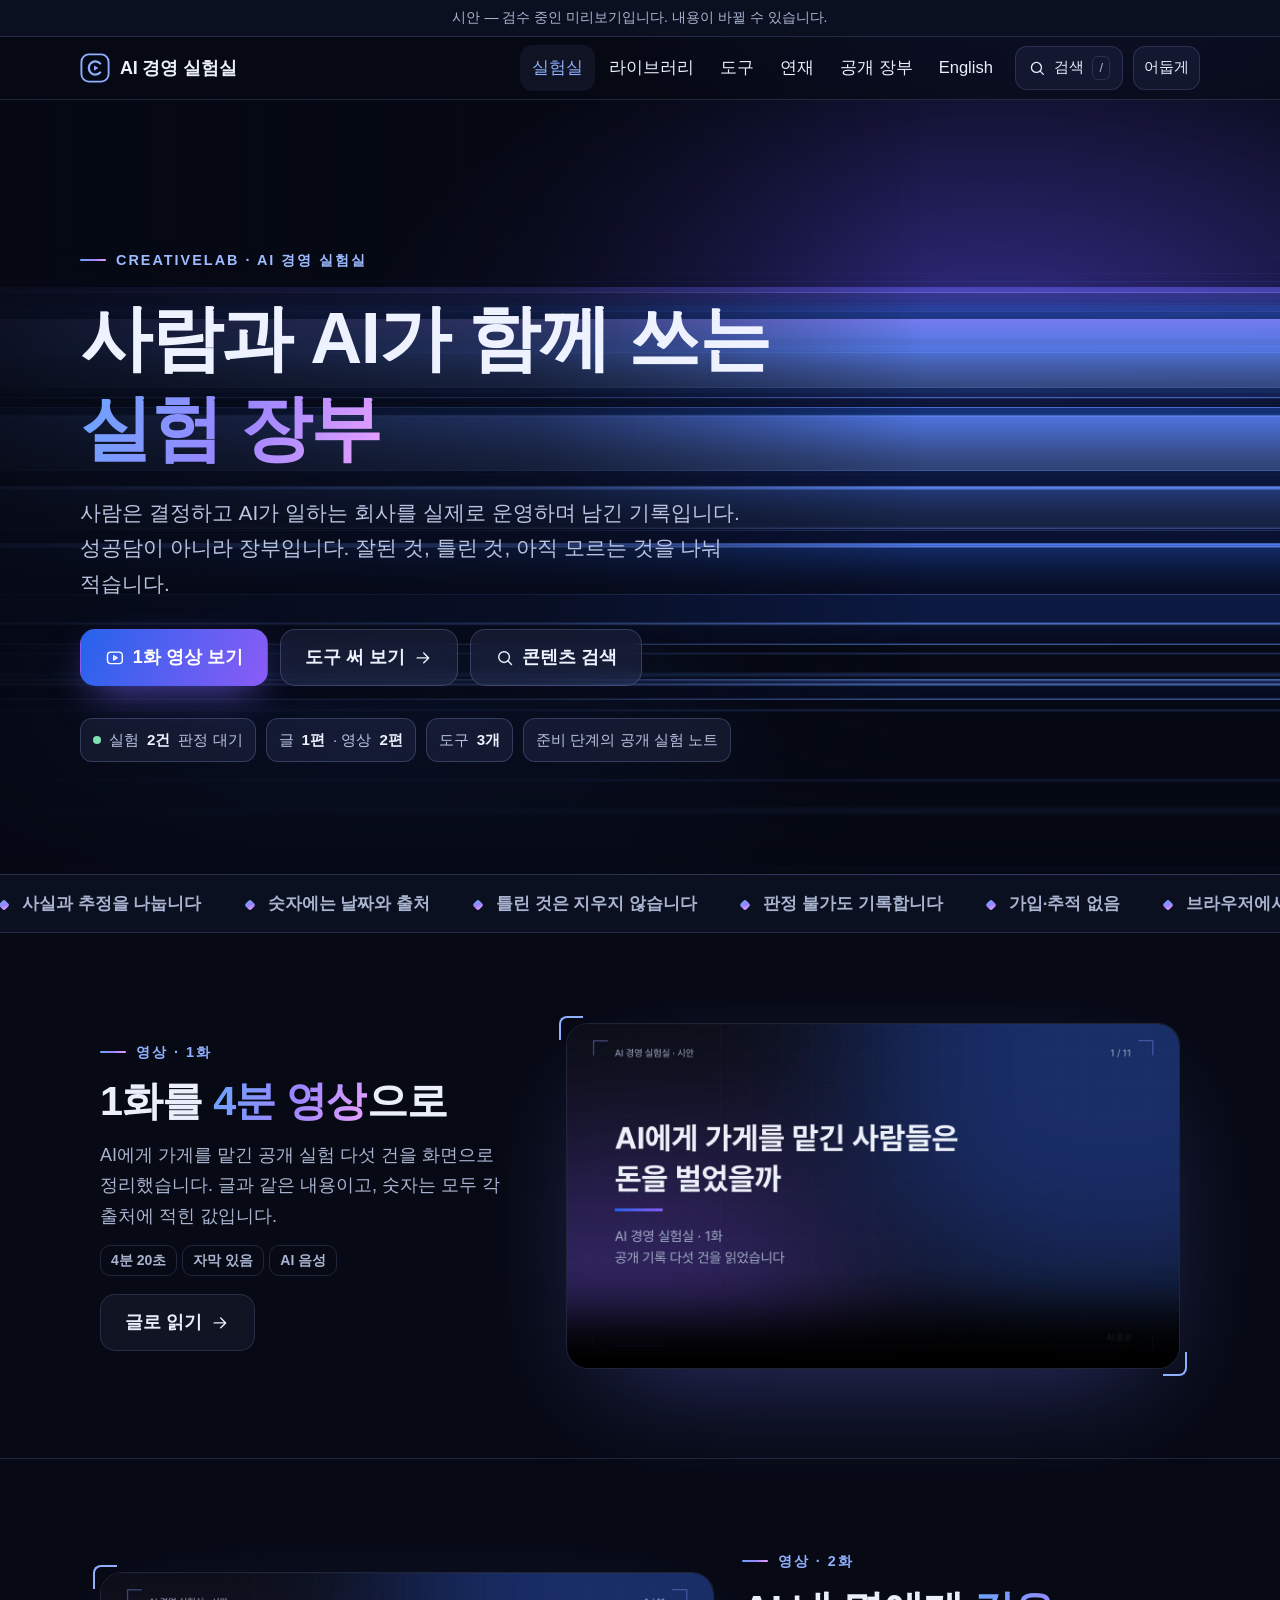
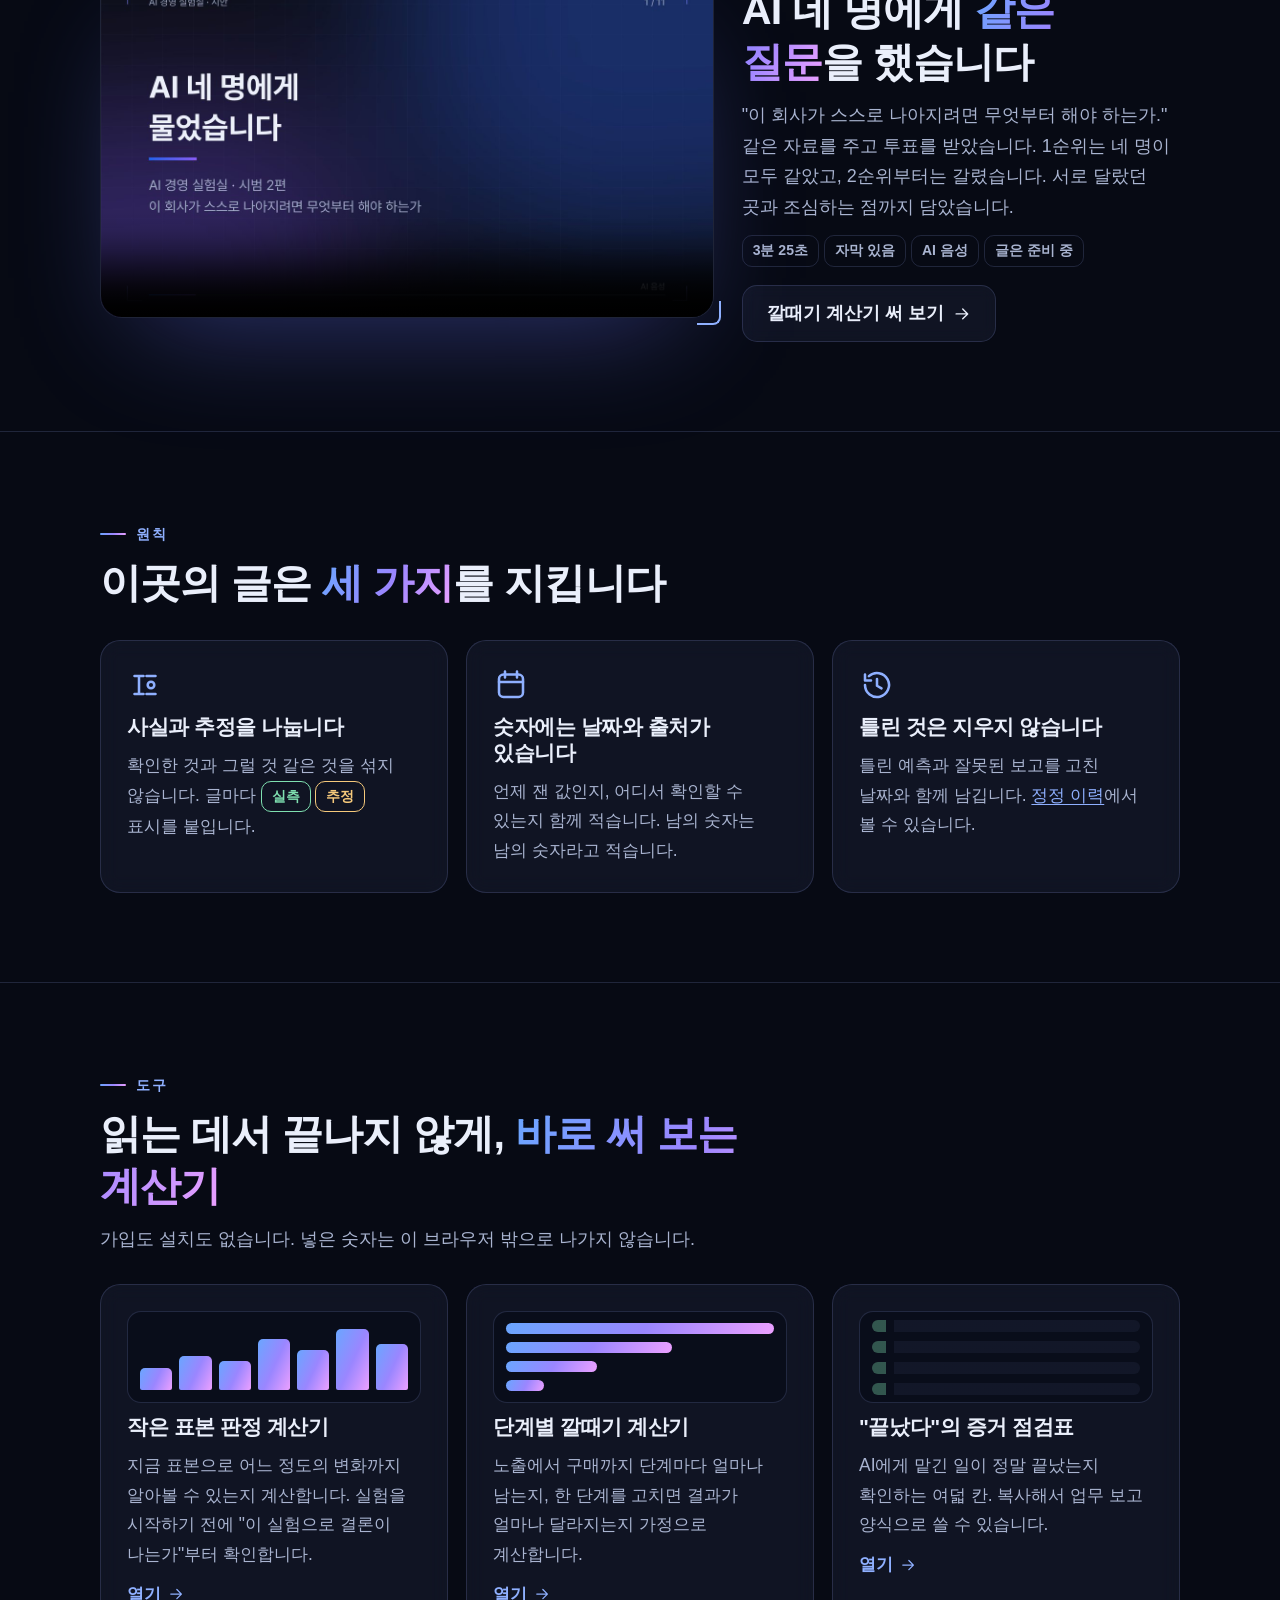
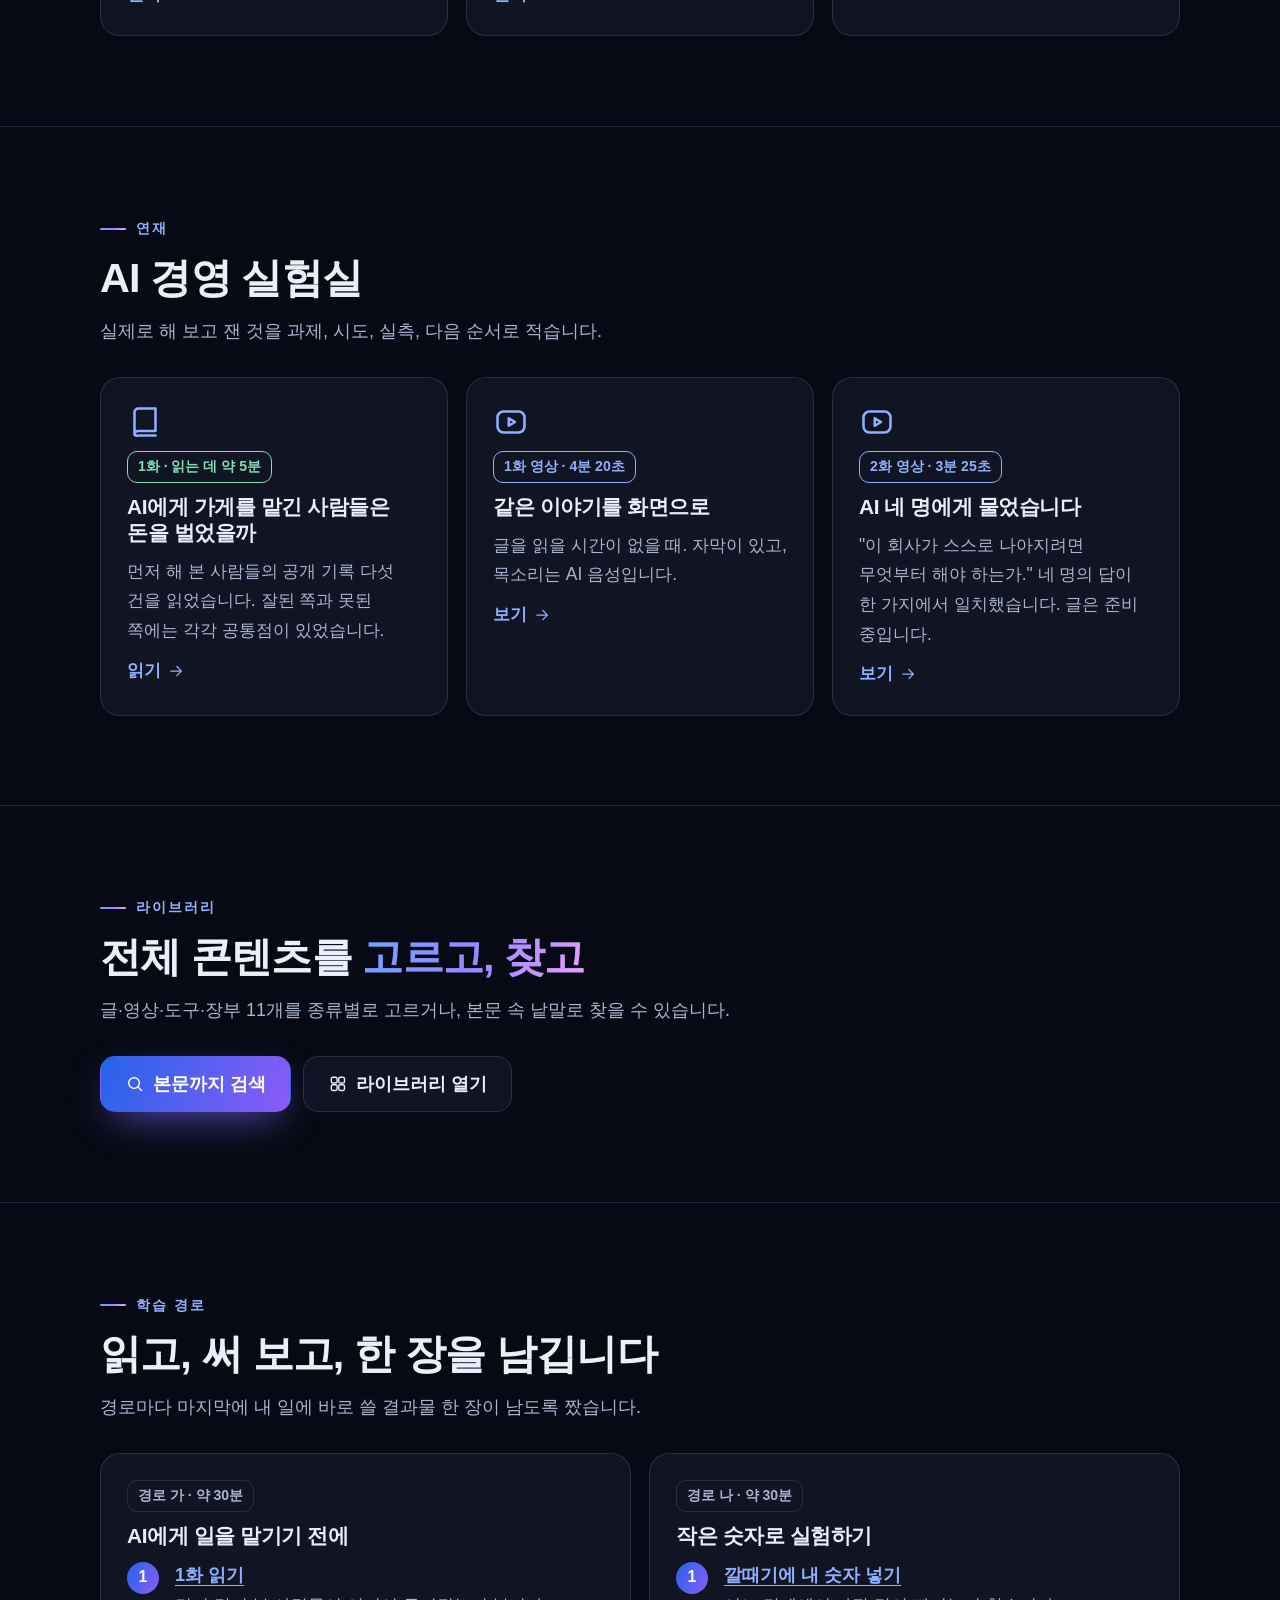
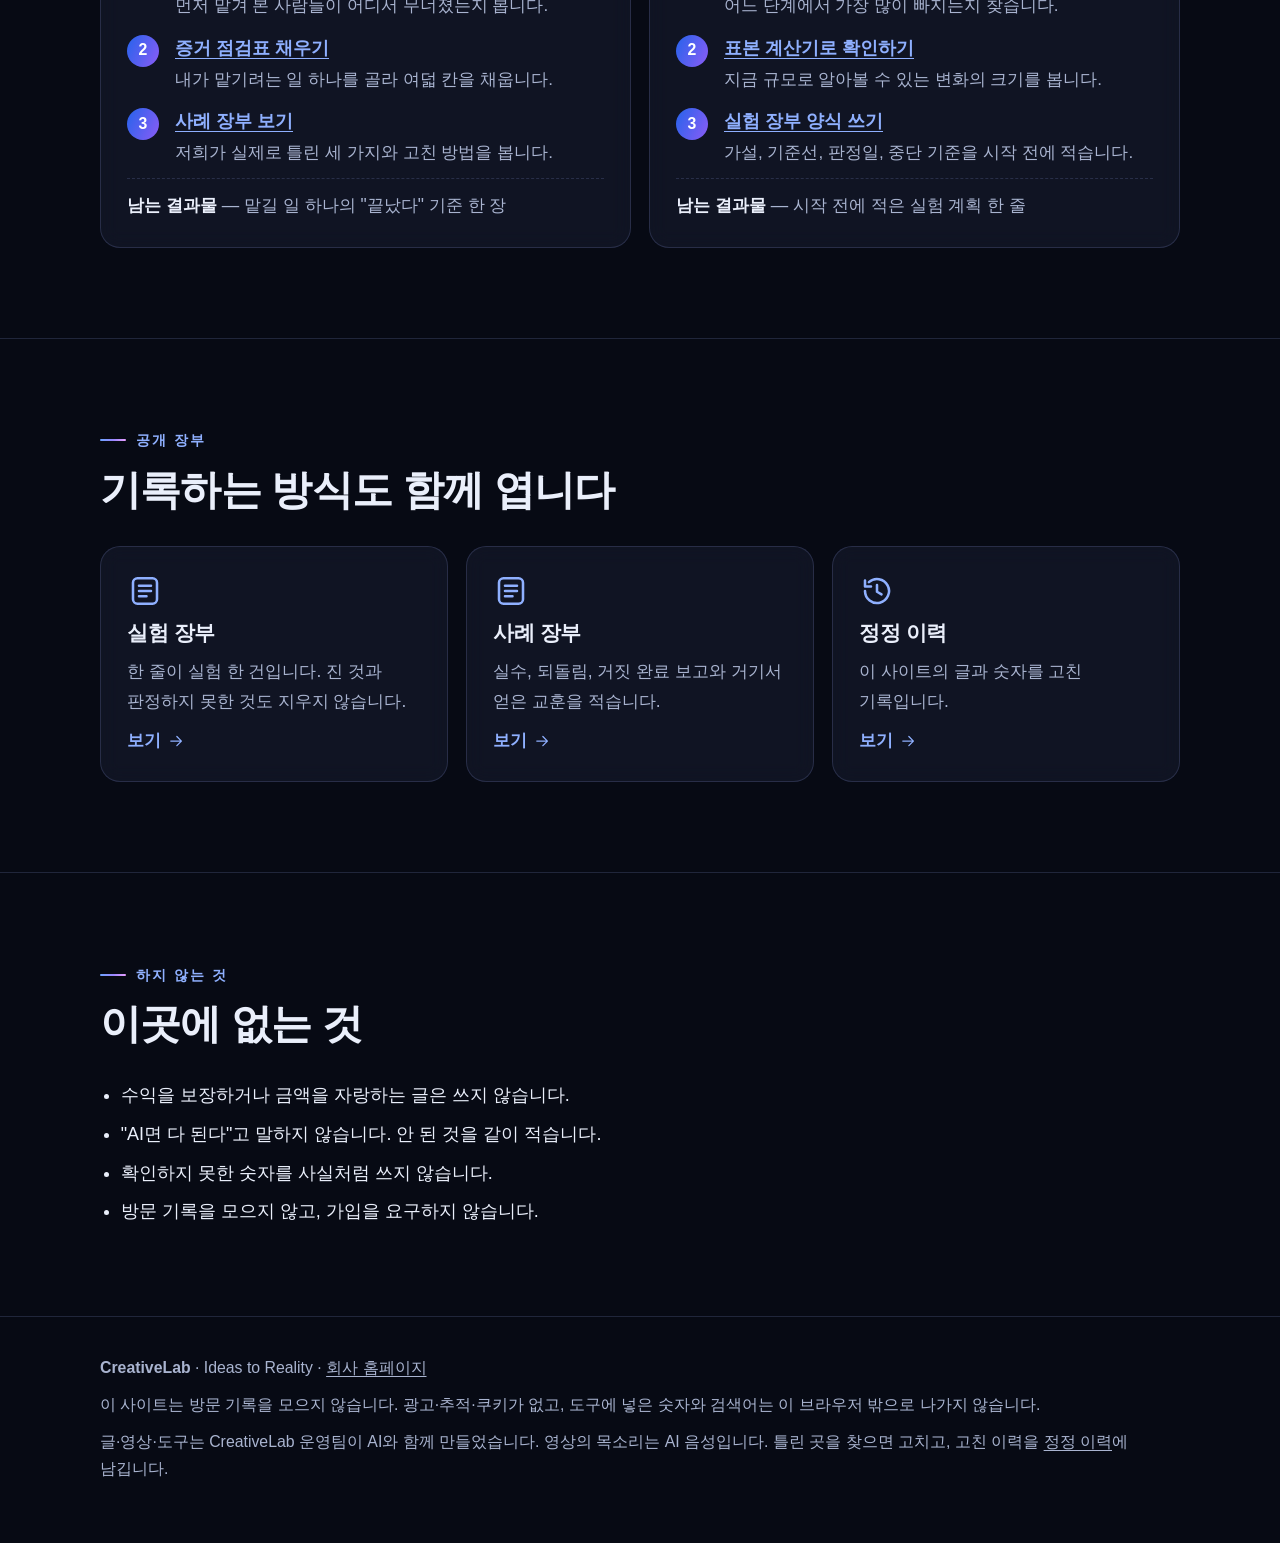
==== commit 51dcae48: "2화 영상 추가: AI 네 명에게 물었습니다 (자막·AI 음성 표기), 라이브러리·검색 색인 갱신 Co-Authored-By: Claude Fable 5.2 <noreply@ant" ====
--- a/index.html
+++ b/index.html
@@ -29,16 +29,23 @@
 <h1>사람과 AI가 함께 쓰는<br><span class="g">실험 장부</span></h1>
 <p class="lead">사람은 결정하고 AI가 일하는 회사를 실제로 운영하며 남긴 기록입니다. 성공담이 아니라 장부입니다. 잘된 것, 틀린 것, 아직 모르는 것을 나눠 적습니다.</p>
 <div class="cta"><a class="btn primary" href="#video"><svg class="" viewBox="0 0 24 24" fill="none" stroke="currentColor" stroke-width="1.7" stroke-linecap="round" stroke-linejoin="round" aria-hidden="true"><rect x="3" y="5" width="18" height="14" rx="4"/><path d="M10.5 9.5v5l4.2-2.5z"/></svg> 1화 영상 보기</a><a class="btn ghost" href="tools.html">도구 써 보기 <svg class="" viewBox="0 0 24 24" fill="none" stroke="currentColor" stroke-width="1.7" stroke-linecap="round" stroke-linejoin="round" aria-hidden="true"><path d="M5 12h14M13 6l6 6-6 6"/></svg></a><button class="btn ghost" type="button" data-search><svg class="" viewBox="0 0 24 24" fill="none" stroke="currentColor" stroke-width="1.7" stroke-linecap="round" stroke-linejoin="round" aria-hidden="true"><circle cx="11" cy="11" r="6.5"/><path d="M20 20l-4.2-4.2"/></svg> 콘텐츠 검색</button></div>
-<div class="hud"><span class="chip"><span class="dot"></span>실험 <b>2건</b> 판정 대기</span><span class="chip">글 <b>1편</b> · 영상 <b>1편</b></span><span class="chip">도구 <b>3개</b></span><span class="chip">준비 단계의 공개 실험 노트</span></div>
+<div class="hud"><span class="chip"><span class="dot"></span>실험 <b>2건</b> 판정 대기</span><span class="chip">글 <b>1편</b> · 영상 <b>2편</b></span><span class="chip">도구 <b>3개</b></span><span class="chip">준비 단계의 공개 실험 노트</span></div>
 <p class="sr">배경의 움직이는 그림은 장부의 줄을 막대로 나타낸 장식입니다.</p>
 </div></div>
 <div class="ribbon" aria-hidden="true"><div><span>사실과 추정을 나눕니다</span><span>숫자에는 날짜와 출처</span><span>틀린 것은 지우지 않습니다</span><span>판정 불가도 기록합니다</span><span>가입·추적 없음</span><span>브라우저에서 바로 계산</span><span>사실과 추정을 나눕니다</span><span>숫자에는 날짜와 출처</span><span>틀린 것은 지우지 않습니다</span><span>판정 불가도 기록합니다</span><span>가입·추적 없음</span><span>브라우저에서 바로 계산</span></div></div>
 
 <section id="video" class="flat"><div class="wrap split">
-<div class="head rv" style="margin:0"><p class="eyebrow">영상</p><h2>1화를 <span class="g">4분 영상</span>으로</h2><p>AI에게 가게를 맡긴 공개 실험 다섯 건을 화면으로 정리했습니다. 글과 같은 내용이고, 숫자는 모두 각 출처에 적힌 값입니다.</p>
+<div class="head rv" style="margin:0"><p class="eyebrow">영상 · 1화</p><h2>1화를 <span class="g">4분 영상</span>으로</h2><p>AI에게 가게를 맡긴 공개 실험 다섯 건을 화면으로 정리했습니다. 글과 같은 내용이고, 숫자는 모두 각 출처에 적힌 값입니다.</p>
 <p><span class="tag">4분 20초</span> <span class="tag">자막 있음</span> <span class="tag soon">AI 음성</span></p>
 <div class="cta"><a class="btn ghost" href="posts/01.html">글로 읽기 <svg class="" viewBox="0 0 24 24" fill="none" stroke="currentColor" stroke-width="1.7" stroke-linecap="round" stroke-linejoin="round" aria-hidden="true"><path d="M5 12h14M13 6l6 6-6 6"/></svg></a></div></div>
 <div class="rv"><div class="frame"><div class="player"><video controls preload="metadata" playsinline poster="media/ep01.jpg"><source src="media/ep01.mp4" type="video/mp4"><track kind="captions" srclang="ko" label="한국어" src="media/ep01.vtt" default>영상을 재생할 수 없는 브라우저입니다. <a href="posts/01.html">글로 읽기</a></video></div></div></div>
+</div></section>
+
+<section id="video2"><div class="wrap split rev">
+<div class="head rv" style="margin:0"><p class="eyebrow">영상 · 2화</p><h2>AI 네 명에게 <span class="g">같은 질문</span>을 했습니다</h2><p>"이 회사가 스스로 나아지려면 무엇부터 해야 하는가." 같은 자료를 주고 투표를 받았습니다. 1순위는 네 명이 모두 같았고, 2순위부터는 갈렸습니다. 서로 달랐던 곳과 조심하는 점까지 담았습니다.</p>
+<p><span class="tag">3분 25초</span> <span class="tag">자막 있음</span> <span class="tag soon">AI 음성</span> <span class="tag soon">글은 준비 중</span></p>
+<div class="cta"><a class="btn ghost" href="tools.html#funnel">깔때기 계산기 써 보기 <svg class="" viewBox="0 0 24 24" fill="none" stroke="currentColor" stroke-width="1.7" stroke-linecap="round" stroke-linejoin="round" aria-hidden="true"><path d="M5 12h14M13 6l6 6-6 6"/></svg></a></div></div>
+<div class="rv"><div class="frame"><div class="player"><video controls preload="metadata" playsinline poster="media/ep02.jpg"><source src="media/ep02.mp4" type="video/mp4"><track kind="captions" srclang="ko" label="한국어" src="media/ep02.vtt" default>영상을 재생할 수 없는 브라우저입니다. <a href="media/ep02.mp4">영상 파일 열기</a></video></div></div></div>
 </div></section>
 
 <section><div class="wrap">
@@ -62,11 +69,11 @@
 <div class="grid">
 <a class="card rv" href="posts/01.html"><svg class="icon" viewBox="0 0 24 24" fill="none" stroke="currentColor" stroke-width="1.7" stroke-linecap="round" stroke-linejoin="round" aria-hidden="true"><path d="M5 5.5A2.5 2.5 0 0 1 7.5 3H19v15H7.5A2.5 2.5 0 0 0 5 20.5v-15zM5 20.5A2.5 2.5 0 0 0 7.5 21H19"/></svg><span class="tag fact">1화 · 읽는 데 약 5분</span><h3>AI에게 가게를 맡긴 사람들은 돈을 벌었을까</h3><p>먼저 해 본 사람들의 공개 기록 다섯 건을 읽었습니다. 잘된 쪽과 못된 쪽에는 각각 공통점이 있었습니다.</p><span class="more">읽기 <svg class="" viewBox="0 0 24 24" fill="none" stroke="currentColor" stroke-width="1.7" stroke-linecap="round" stroke-linejoin="round" aria-hidden="true"><path d="M5 12h14M13 6l6 6-6 6"/></svg></span></a>
 <a class="card rv" href="#video"><svg class="icon" viewBox="0 0 24 24" fill="none" stroke="currentColor" stroke-width="1.7" stroke-linecap="round" stroke-linejoin="round" aria-hidden="true"><rect x="3" y="5" width="18" height="14" rx="4"/><path d="M10.5 9.5v5l4.2-2.5z"/></svg><span class="tag type">1화 영상 · 4분 20초</span><h3>같은 이야기를 화면으로</h3><p>글을 읽을 시간이 없을 때. 자막이 있고, 목소리는 AI 음성입니다.</p><span class="more">보기 <svg class="" viewBox="0 0 24 24" fill="none" stroke="currentColor" stroke-width="1.7" stroke-linecap="round" stroke-linejoin="round" aria-hidden="true"><path d="M5 12h14M13 6l6 6-6 6"/></svg></span></a>
-<div class="card rv"><svg class="icon" viewBox="0 0 24 24" fill="none" stroke="currentColor" stroke-width="1.7" stroke-linecap="round" stroke-linejoin="round" aria-hidden="true"><path d="M5 5.5A2.5 2.5 0 0 1 7.5 3H19v15H7.5A2.5 2.5 0 0 0 5 20.5v-15zM5 20.5A2.5 2.5 0 0 0 7.5 21H19"/></svg><span class="tag soon">2화 · 준비 중</span><h3>AI 네 명에게 물었습니다</h3><p>"이 회사가 스스로 나아지려면 무엇부터 해야 하는가." 네 명의 답이 한 가지에서 일치했습니다.</p></div>
+<a class="card rv" href="#video2"><svg class="icon" viewBox="0 0 24 24" fill="none" stroke="currentColor" stroke-width="1.7" stroke-linecap="round" stroke-linejoin="round" aria-hidden="true"><rect x="3" y="5" width="18" height="14" rx="4"/><path d="M10.5 9.5v5l4.2-2.5z"/></svg><span class="tag type">2화 영상 · 3분 25초</span><h3>AI 네 명에게 물었습니다</h3><p>"이 회사가 스스로 나아지려면 무엇부터 해야 하는가." 네 명의 답이 한 가지에서 일치했습니다. 글은 준비 중입니다.</p><span class="more">보기 <svg class="" viewBox="0 0 24 24" fill="none" stroke="currentColor" stroke-width="1.7" stroke-linecap="round" stroke-linejoin="round" aria-hidden="true"><path d="M5 12h14M13 6l6 6-6 6"/></svg></span></a>
 </div></div></section>
 
 <section id="library"><div class="wrap">
-<div class="head rv"><p class="eyebrow">라이브러리</p><h2>전체 콘텐츠를 <span class="g">고르고, 찾고</span></h2><p>글·영상·도구·장부 10개를 종류별로 고르거나, 본문 속 낱말로 찾을 수 있습니다.</p></div>
+<div class="head rv"><p class="eyebrow">라이브러리</p><h2>전체 콘텐츠를 <span class="g">고르고, 찾고</span></h2><p>글·영상·도구·장부 11개를 종류별로 고르거나, 본문 속 낱말로 찾을 수 있습니다.</p></div>
 <div class="cta"><button class="btn primary" type="button" data-search><svg class="" viewBox="0 0 24 24" fill="none" stroke="currentColor" stroke-width="1.7" stroke-linecap="round" stroke-linejoin="round" aria-hidden="true"><circle cx="11" cy="11" r="6.5"/><path d="M20 20l-4.2-4.2"/></svg> 본문까지 검색</button><a class="btn ghost" href="library.html"><svg class="" viewBox="0 0 24 24" fill="none" stroke="currentColor" stroke-width="1.7" stroke-linecap="round" stroke-linejoin="round" aria-hidden="true"><rect x="4" y="4" width="7" height="7" rx="2"/><rect x="13" y="4" width="7" height="7" rx="2"/><rect x="4" y="13" width="7" height="7" rx="2"/><rect x="13" y="13" width="7" height="7" rx="2"/></svg> 라이브러리 열기</a></div>
 </div></section>
 
--- a/assets/style.css
+++ b/assets/style.css
@@ -97,7 +97,7 @@
 
 /* 영상 */
 .split{display:grid;gap:28px;align-items:center}
-@media(min-width:900px){.split{grid-template-columns:minmax(0,5fr) minmax(0,7fr)}}
+@media(min-width:900px){.split{grid-template-columns:minmax(0,5fr) minmax(0,7fr)}.split.rev{grid-template-columns:minmax(0,7fr) minmax(0,5fr)}.split.rev>.head{order:2}}
 .player{position:relative;border-radius:22px;border:1px solid var(--rule);background:#05070F;box-shadow:0 40px 120px -40px var(--glow);overflow:hidden}
 .player video{display:block;width:100%;height:auto;aspect-ratio:16/9;background:#05070F}
 .frame{position:relative}
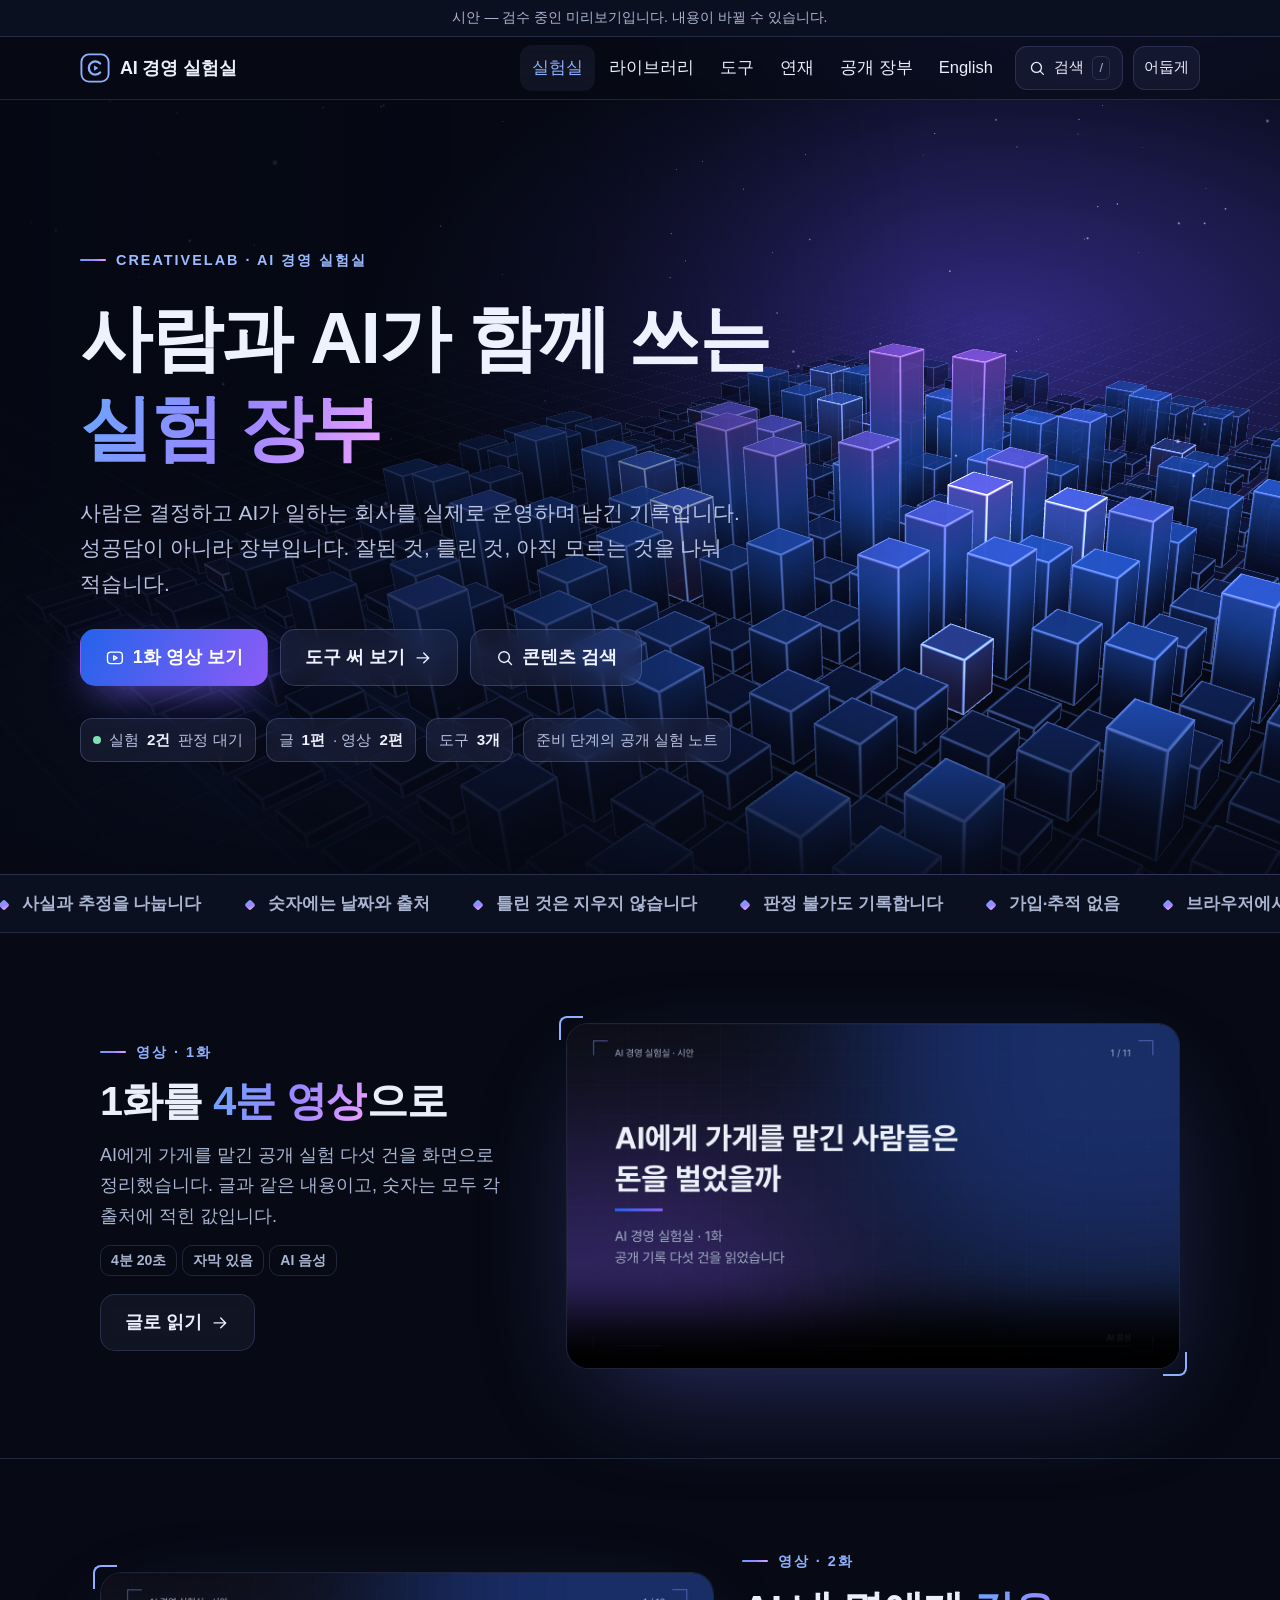
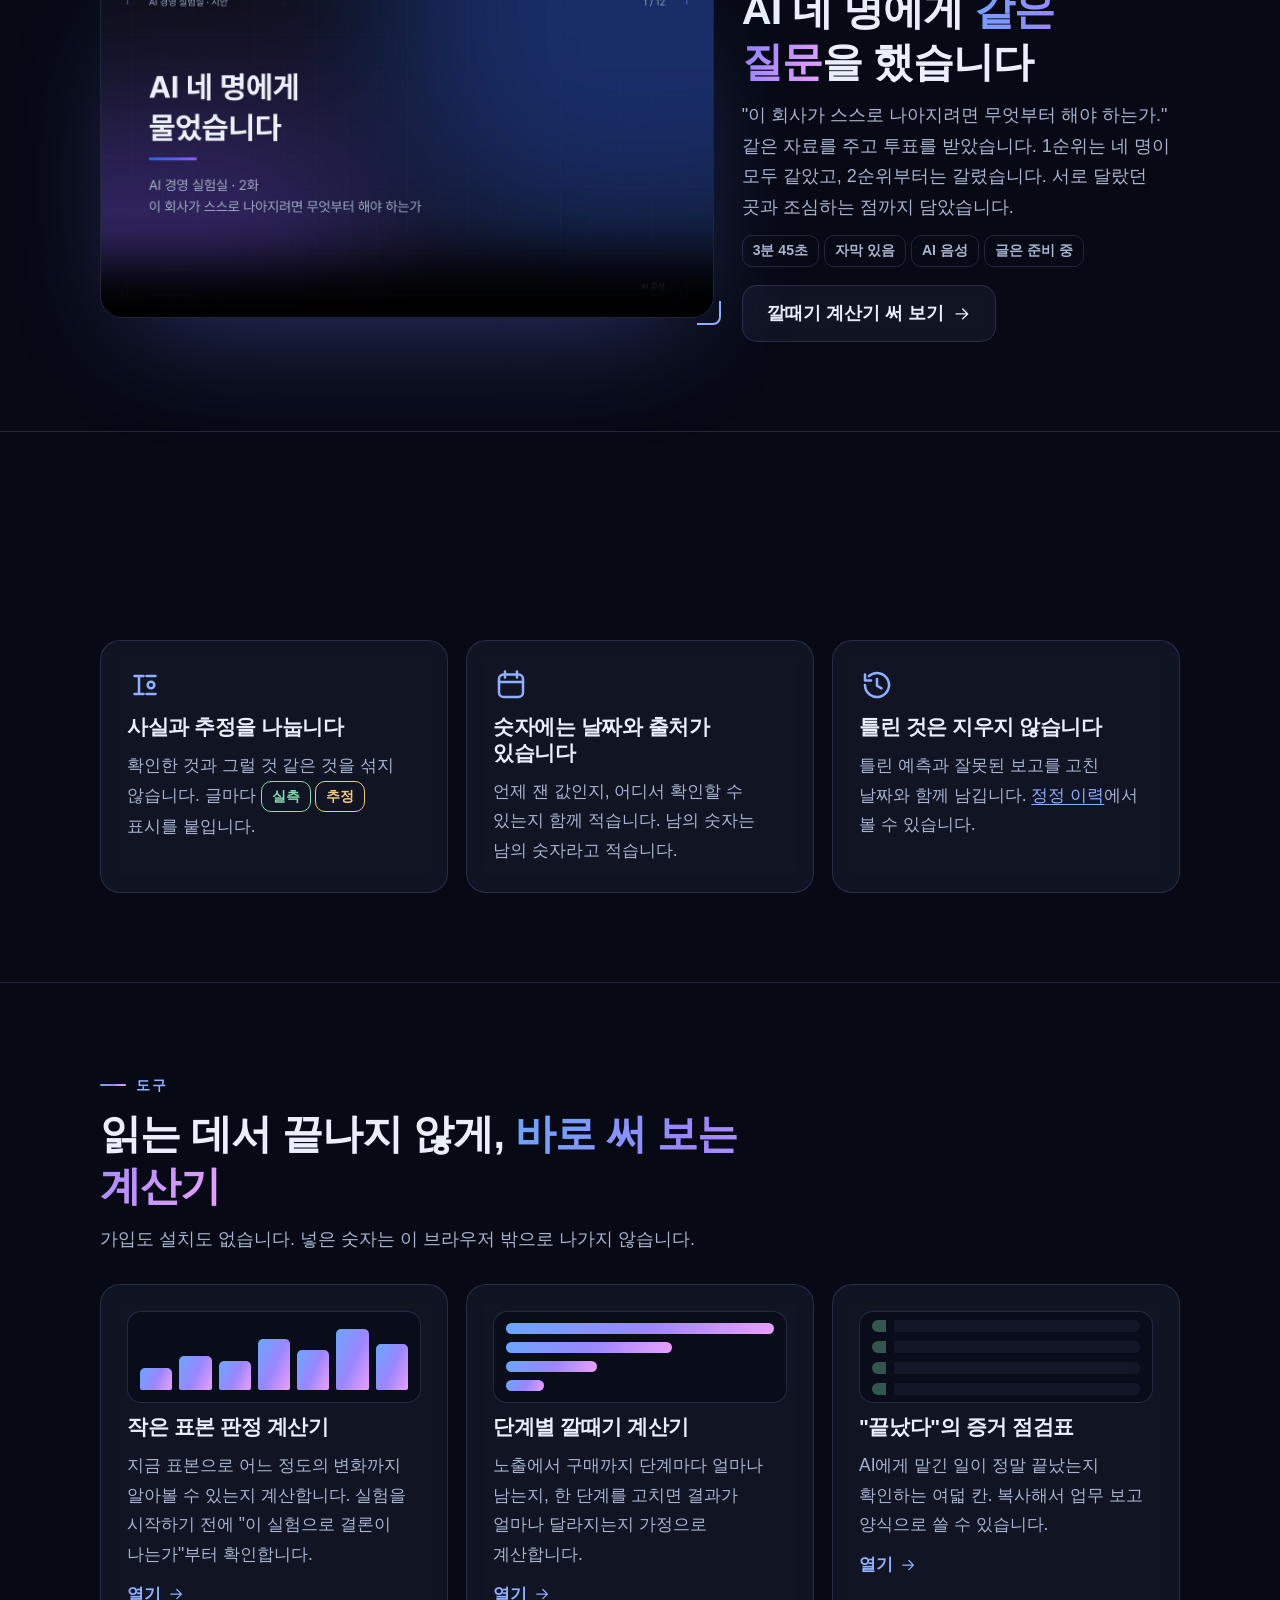
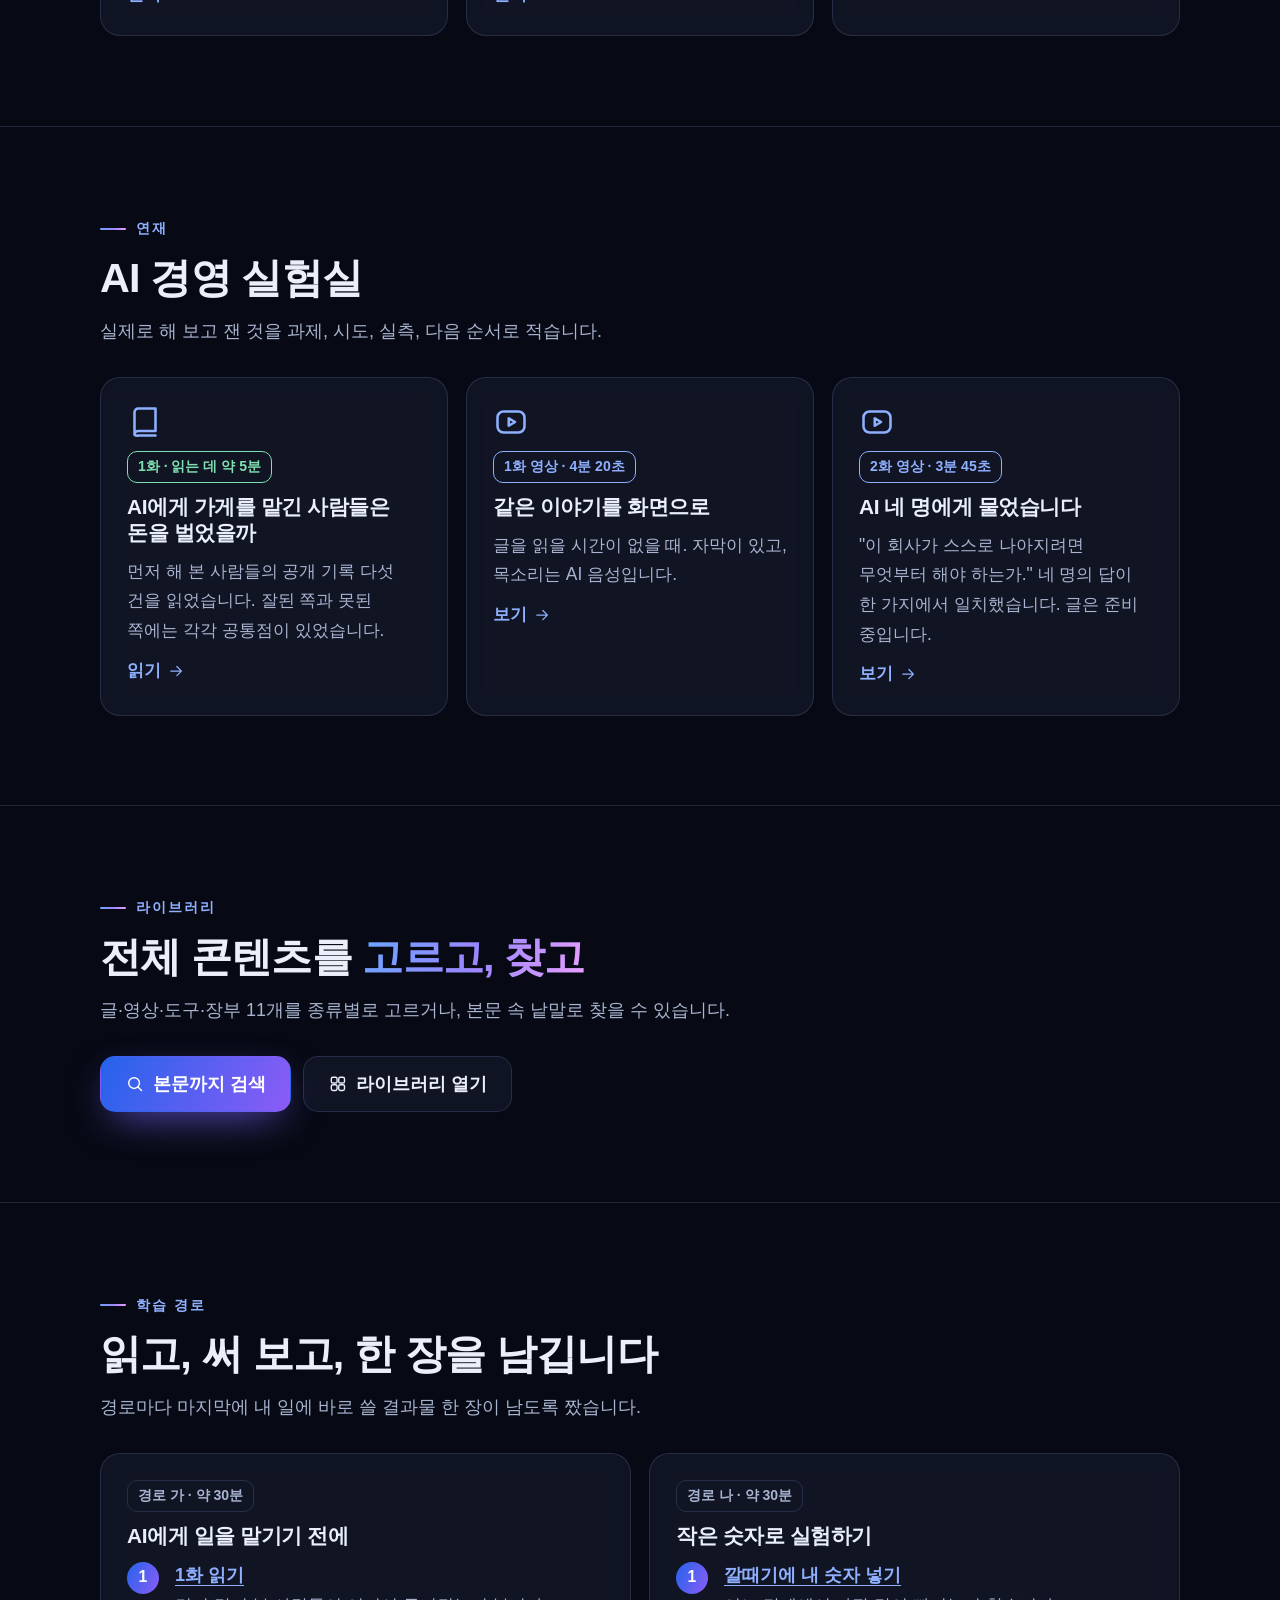
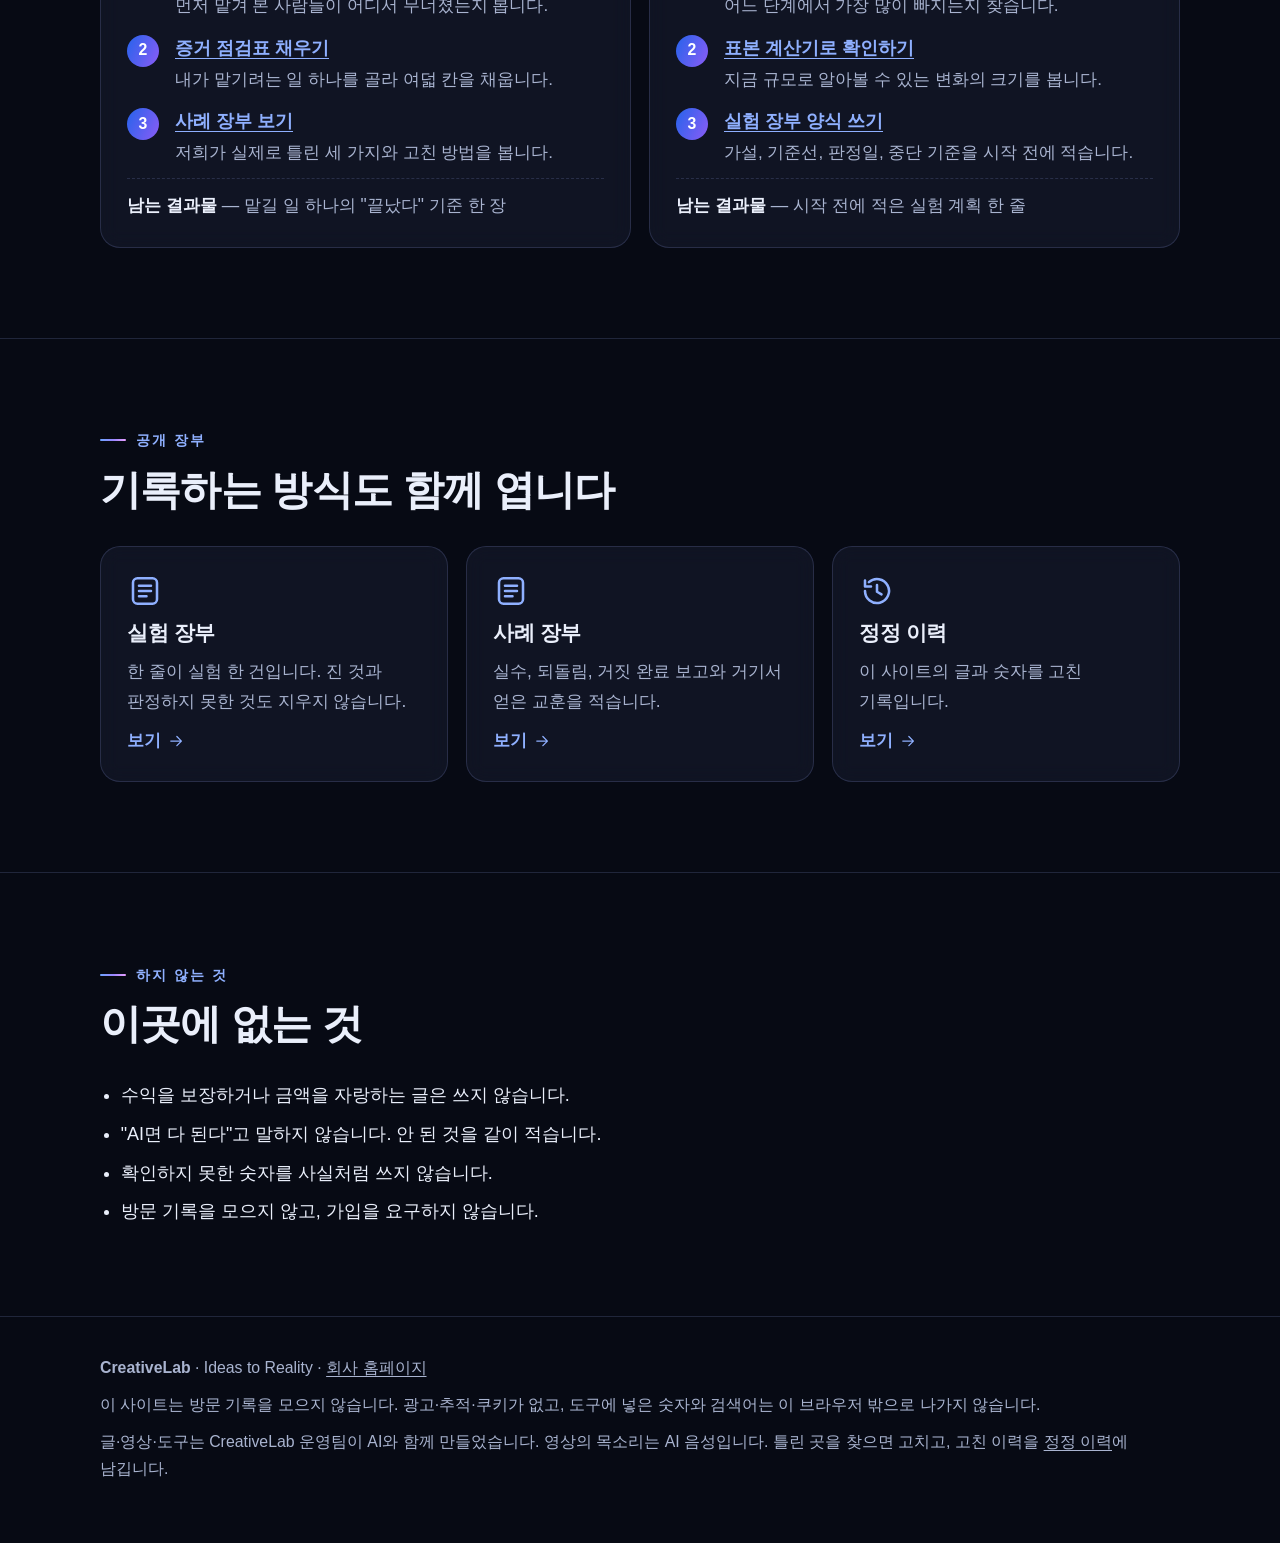
==== commit 9541ec2e: "2화 영상 교체: 결제 건수 표기 삭제, 결론 화면 추가 (3분 45초) Co-Authored-By: Claude Fable 5.2 <noreply@anthropic.com>" ====
--- a/index.html
+++ b/index.html
@@ -43,7 +43,7 @@
 
 <section id="video2"><div class="wrap split rev">
 <div class="head rv" style="margin:0"><p class="eyebrow">영상 · 2화</p><h2>AI 네 명에게 <span class="g">같은 질문</span>을 했습니다</h2><p>"이 회사가 스스로 나아지려면 무엇부터 해야 하는가." 같은 자료를 주고 투표를 받았습니다. 1순위는 네 명이 모두 같았고, 2순위부터는 갈렸습니다. 서로 달랐던 곳과 조심하는 점까지 담았습니다.</p>
-<p><span class="tag">3분 25초</span> <span class="tag">자막 있음</span> <span class="tag soon">AI 음성</span> <span class="tag soon">글은 준비 중</span></p>
+<p><span class="tag">3분 45초</span> <span class="tag">자막 있음</span> <span class="tag soon">AI 음성</span> <span class="tag soon">글은 준비 중</span></p>
 <div class="cta"><a class="btn ghost" href="tools.html#funnel">깔때기 계산기 써 보기 <svg class="" viewBox="0 0 24 24" fill="none" stroke="currentColor" stroke-width="1.7" stroke-linecap="round" stroke-linejoin="round" aria-hidden="true"><path d="M5 12h14M13 6l6 6-6 6"/></svg></a></div></div>
 <div class="rv"><div class="frame"><div class="player"><video controls preload="metadata" playsinline poster="media/ep02.jpg"><source src="media/ep02.mp4" type="video/mp4"><track kind="captions" srclang="ko" label="한국어" src="media/ep02.vtt" default>영상을 재생할 수 없는 브라우저입니다. <a href="media/ep02.mp4">영상 파일 열기</a></video></div></div></div>
 </div></section>
@@ -69,7 +69,7 @@
 <div class="grid">
 <a class="card rv" href="posts/01.html"><svg class="icon" viewBox="0 0 24 24" fill="none" stroke="currentColor" stroke-width="1.7" stroke-linecap="round" stroke-linejoin="round" aria-hidden="true"><path d="M5 5.5A2.5 2.5 0 0 1 7.5 3H19v15H7.5A2.5 2.5 0 0 0 5 20.5v-15zM5 20.5A2.5 2.5 0 0 0 7.5 21H19"/></svg><span class="tag fact">1화 · 읽는 데 약 5분</span><h3>AI에게 가게를 맡긴 사람들은 돈을 벌었을까</h3><p>먼저 해 본 사람들의 공개 기록 다섯 건을 읽었습니다. 잘된 쪽과 못된 쪽에는 각각 공통점이 있었습니다.</p><span class="more">읽기 <svg class="" viewBox="0 0 24 24" fill="none" stroke="currentColor" stroke-width="1.7" stroke-linecap="round" stroke-linejoin="round" aria-hidden="true"><path d="M5 12h14M13 6l6 6-6 6"/></svg></span></a>
 <a class="card rv" href="#video"><svg class="icon" viewBox="0 0 24 24" fill="none" stroke="currentColor" stroke-width="1.7" stroke-linecap="round" stroke-linejoin="round" aria-hidden="true"><rect x="3" y="5" width="18" height="14" rx="4"/><path d="M10.5 9.5v5l4.2-2.5z"/></svg><span class="tag type">1화 영상 · 4분 20초</span><h3>같은 이야기를 화면으로</h3><p>글을 읽을 시간이 없을 때. 자막이 있고, 목소리는 AI 음성입니다.</p><span class="more">보기 <svg class="" viewBox="0 0 24 24" fill="none" stroke="currentColor" stroke-width="1.7" stroke-linecap="round" stroke-linejoin="round" aria-hidden="true"><path d="M5 12h14M13 6l6 6-6 6"/></svg></span></a>
-<a class="card rv" href="#video2"><svg class="icon" viewBox="0 0 24 24" fill="none" stroke="currentColor" stroke-width="1.7" stroke-linecap="round" stroke-linejoin="round" aria-hidden="true"><rect x="3" y="5" width="18" height="14" rx="4"/><path d="M10.5 9.5v5l4.2-2.5z"/></svg><span class="tag type">2화 영상 · 3분 25초</span><h3>AI 네 명에게 물었습니다</h3><p>"이 회사가 스스로 나아지려면 무엇부터 해야 하는가." 네 명의 답이 한 가지에서 일치했습니다. 글은 준비 중입니다.</p><span class="more">보기 <svg class="" viewBox="0 0 24 24" fill="none" stroke="currentColor" stroke-width="1.7" stroke-linecap="round" stroke-linejoin="round" aria-hidden="true"><path d="M5 12h14M13 6l6 6-6 6"/></svg></span></a>
+<a class="card rv" href="#video2"><svg class="icon" viewBox="0 0 24 24" fill="none" stroke="currentColor" stroke-width="1.7" stroke-linecap="round" stroke-linejoin="round" aria-hidden="true"><rect x="3" y="5" width="18" height="14" rx="4"/><path d="M10.5 9.5v5l4.2-2.5z"/></svg><span class="tag type">2화 영상 · 3분 45초</span><h3>AI 네 명에게 물었습니다</h3><p>"이 회사가 스스로 나아지려면 무엇부터 해야 하는가." 네 명의 답이 한 가지에서 일치했습니다. 글은 준비 중입니다.</p><span class="more">보기 <svg class="" viewBox="0 0 24 24" fill="none" stroke="currentColor" stroke-width="1.7" stroke-linecap="round" stroke-linejoin="round" aria-hidden="true"><path d="M5 12h14M13 6l6 6-6 6"/></svg></span></a>
 </div></div></section>
 
 <section id="library"><div class="wrap">
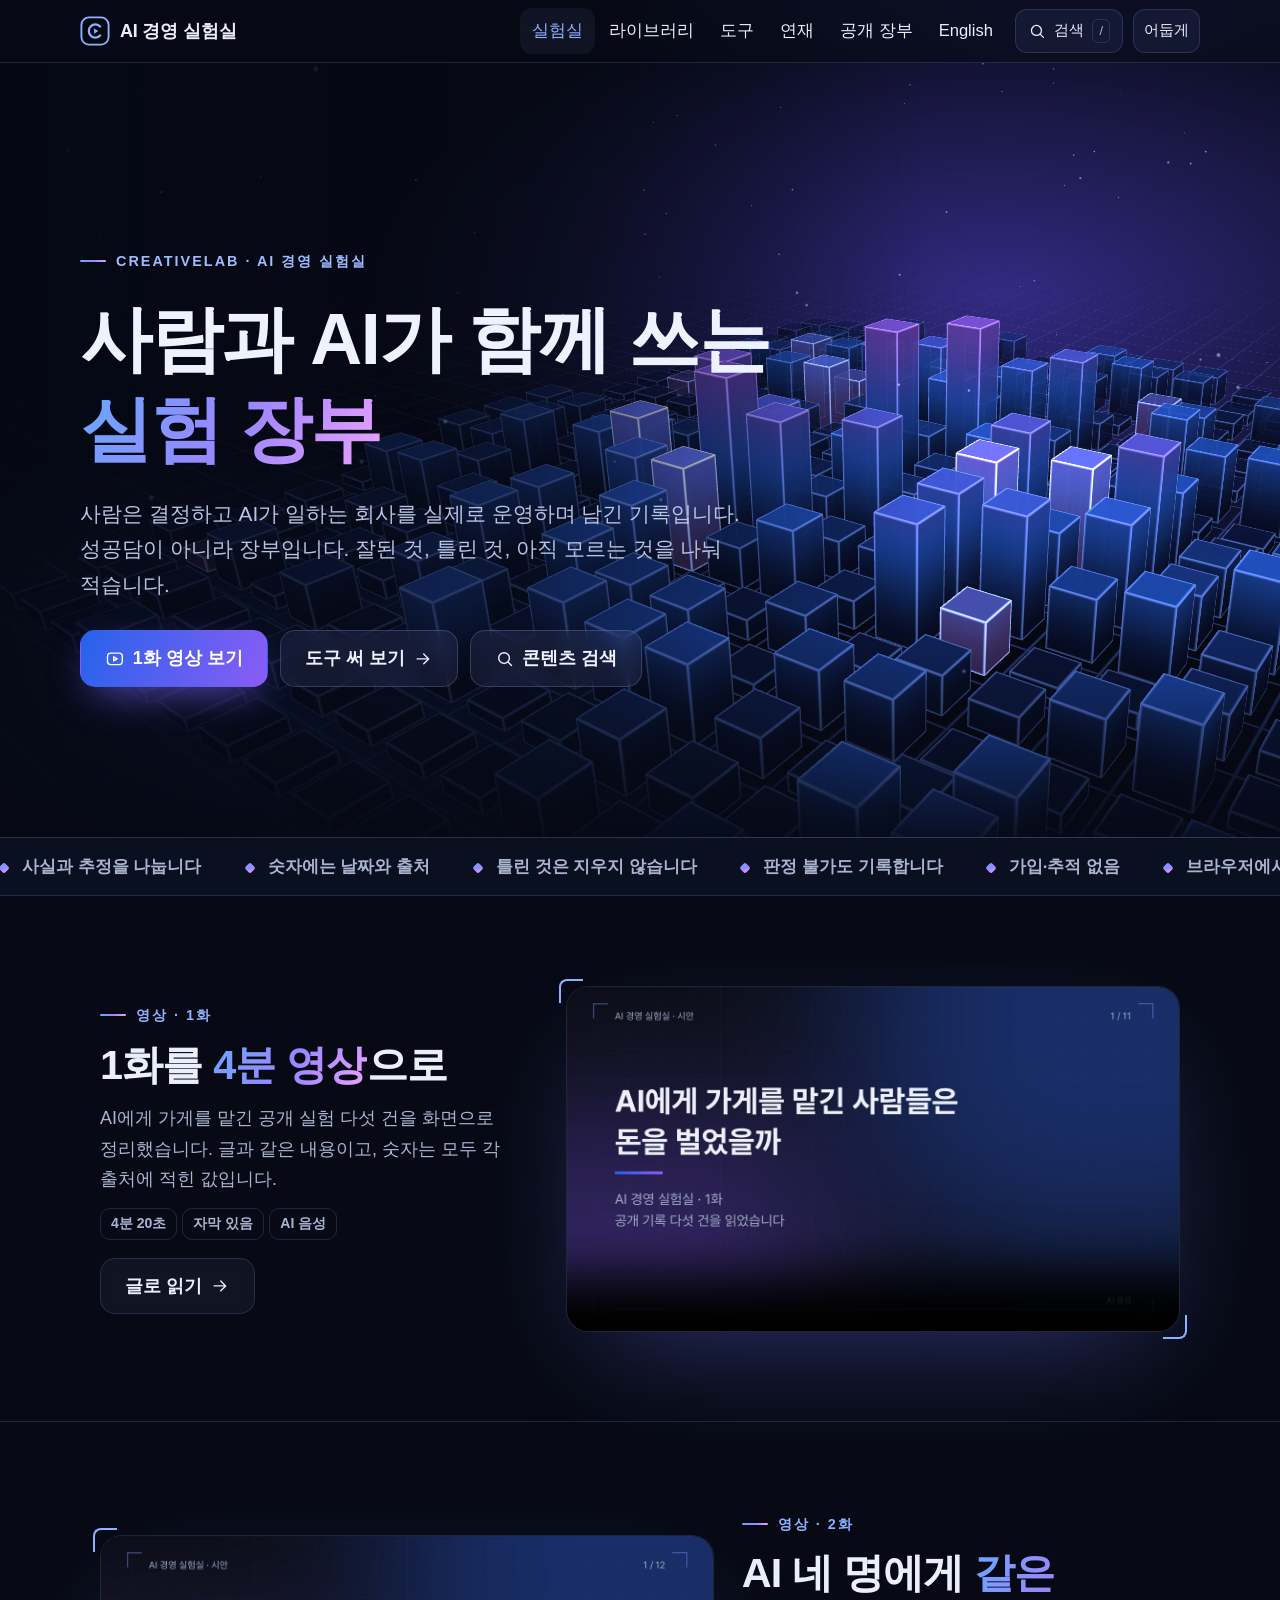
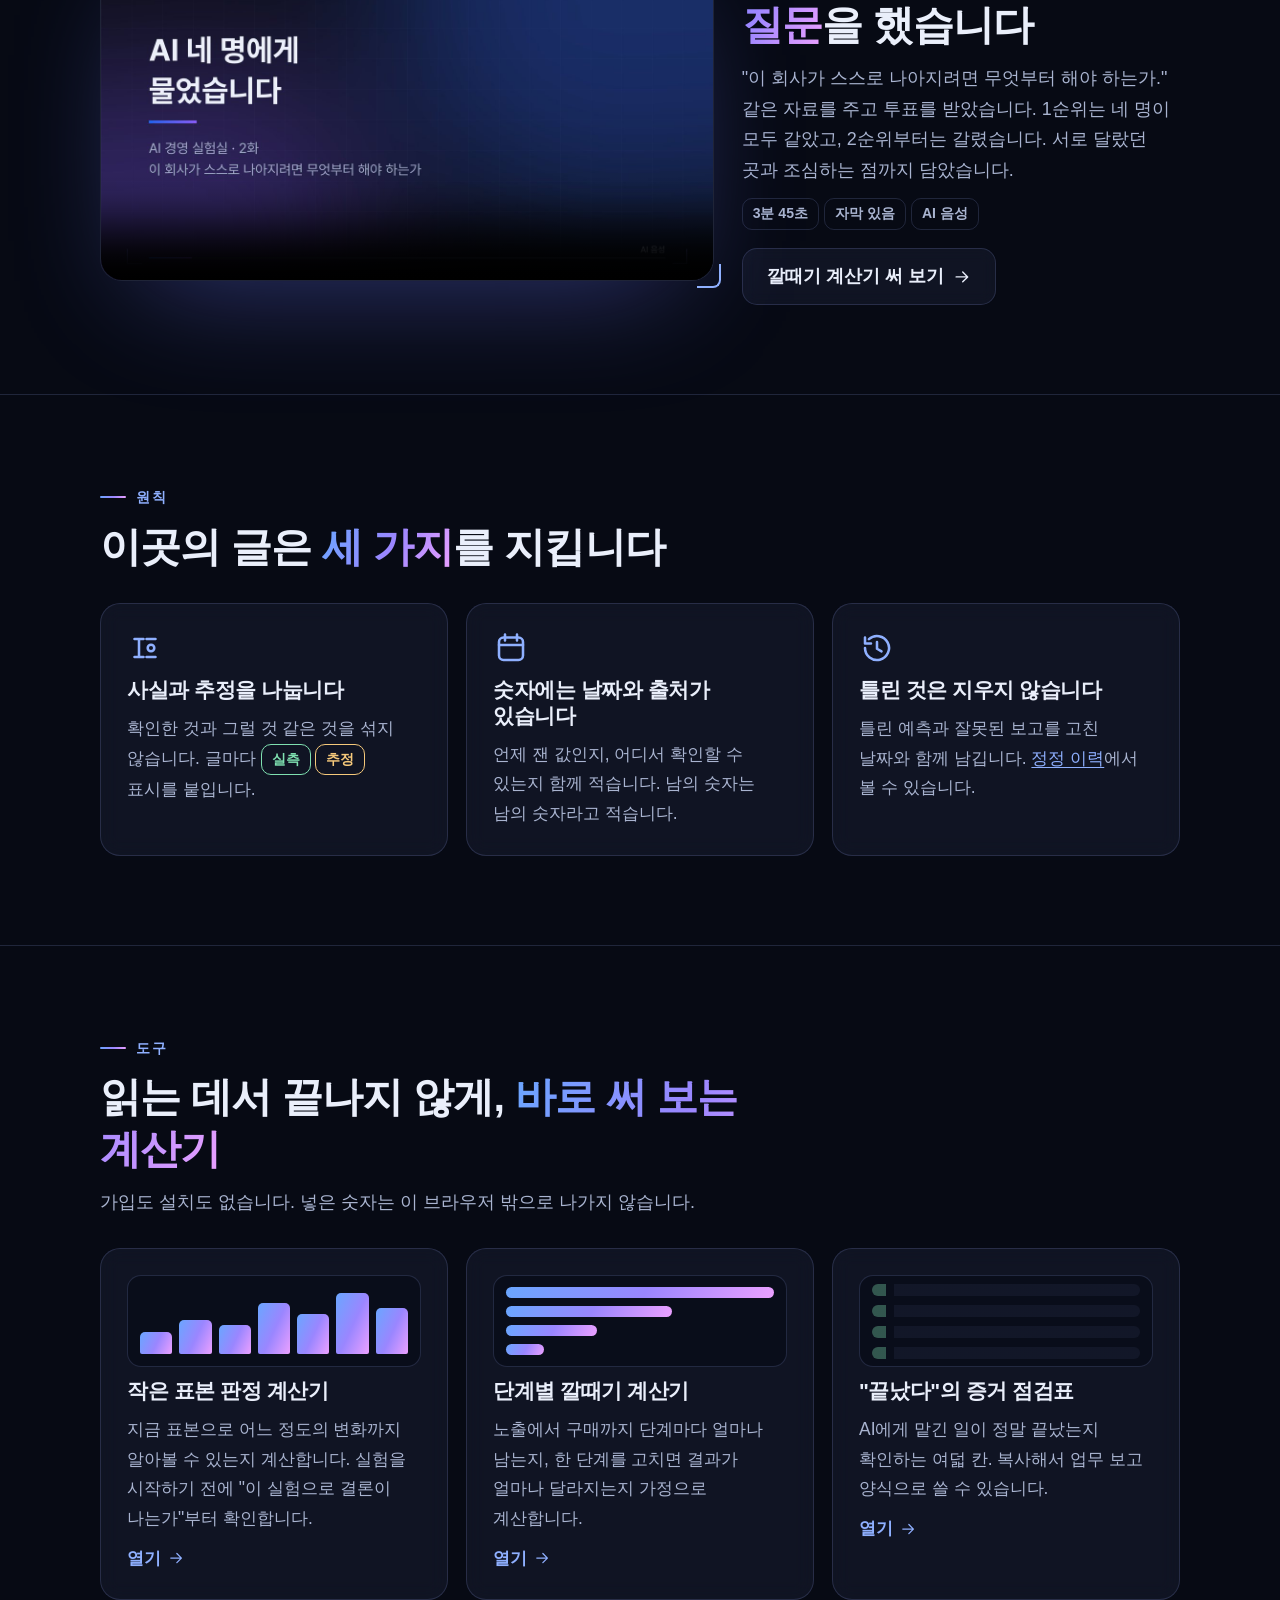
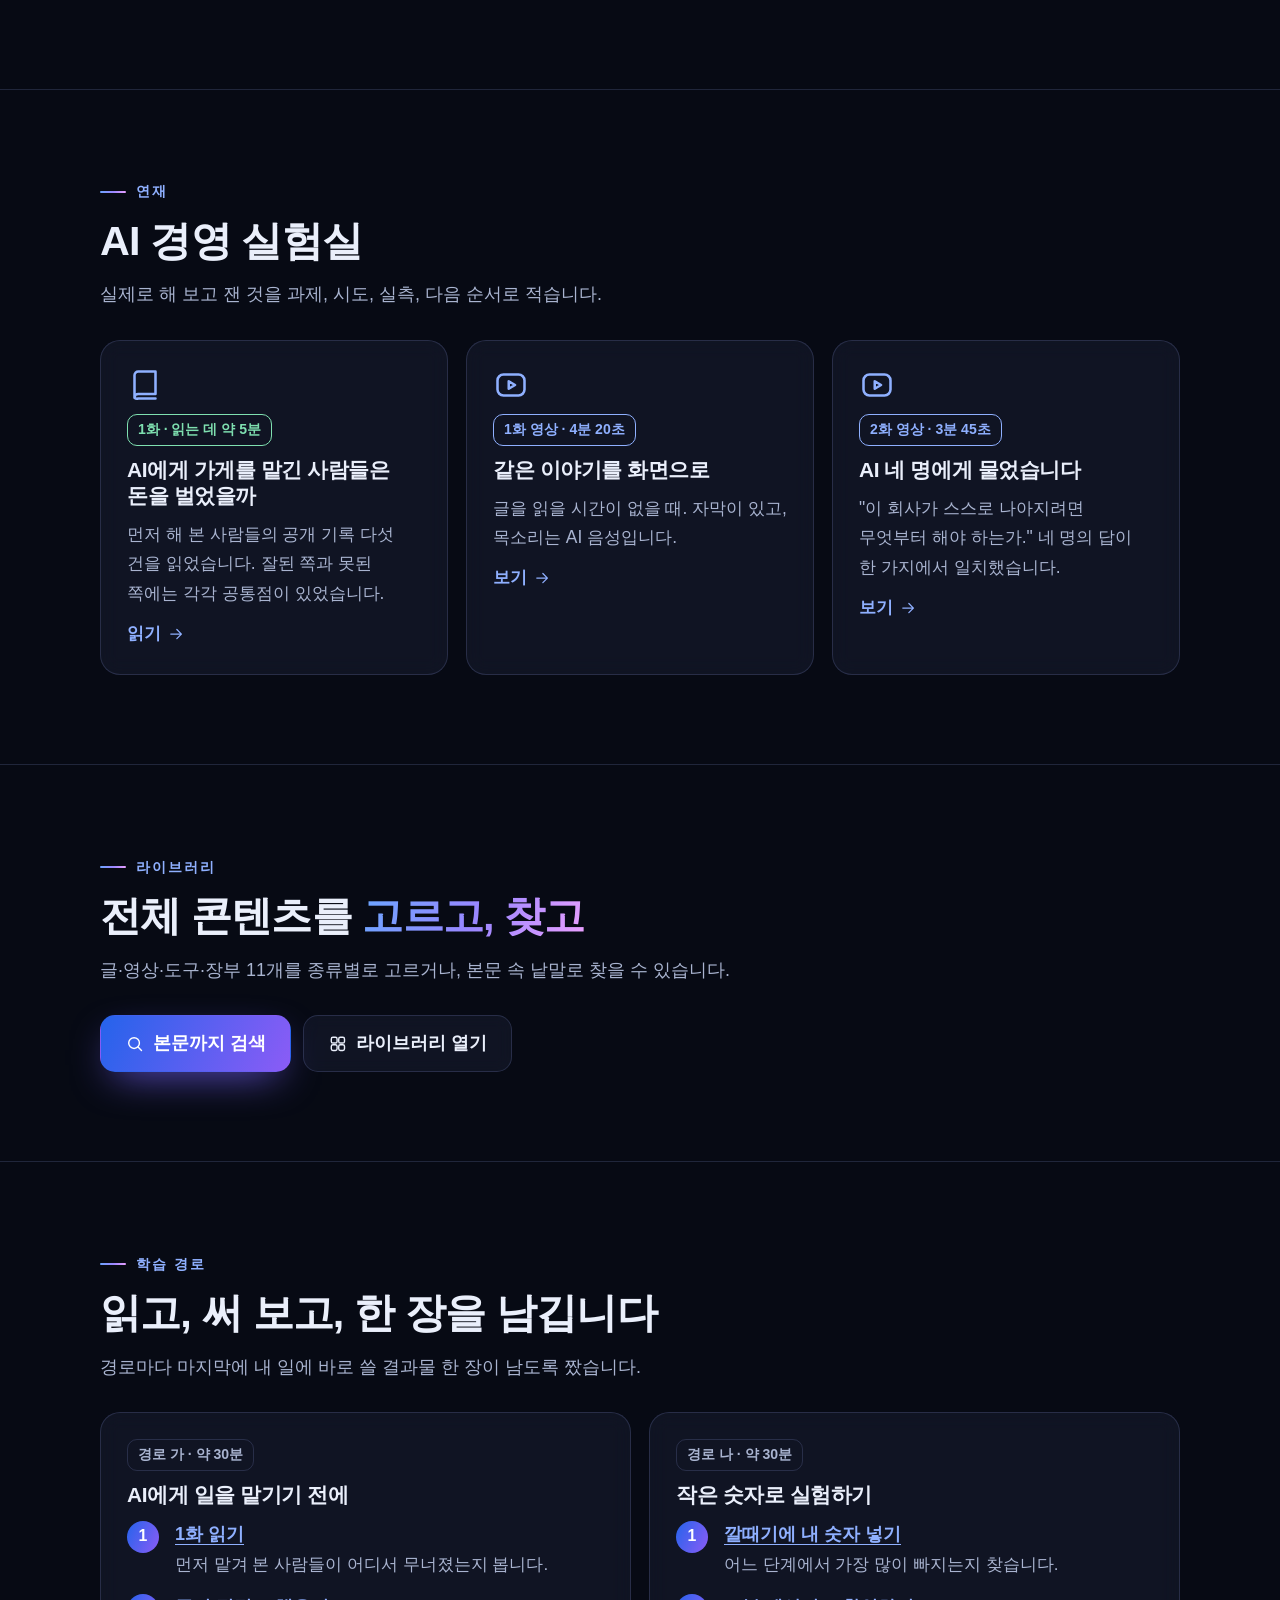
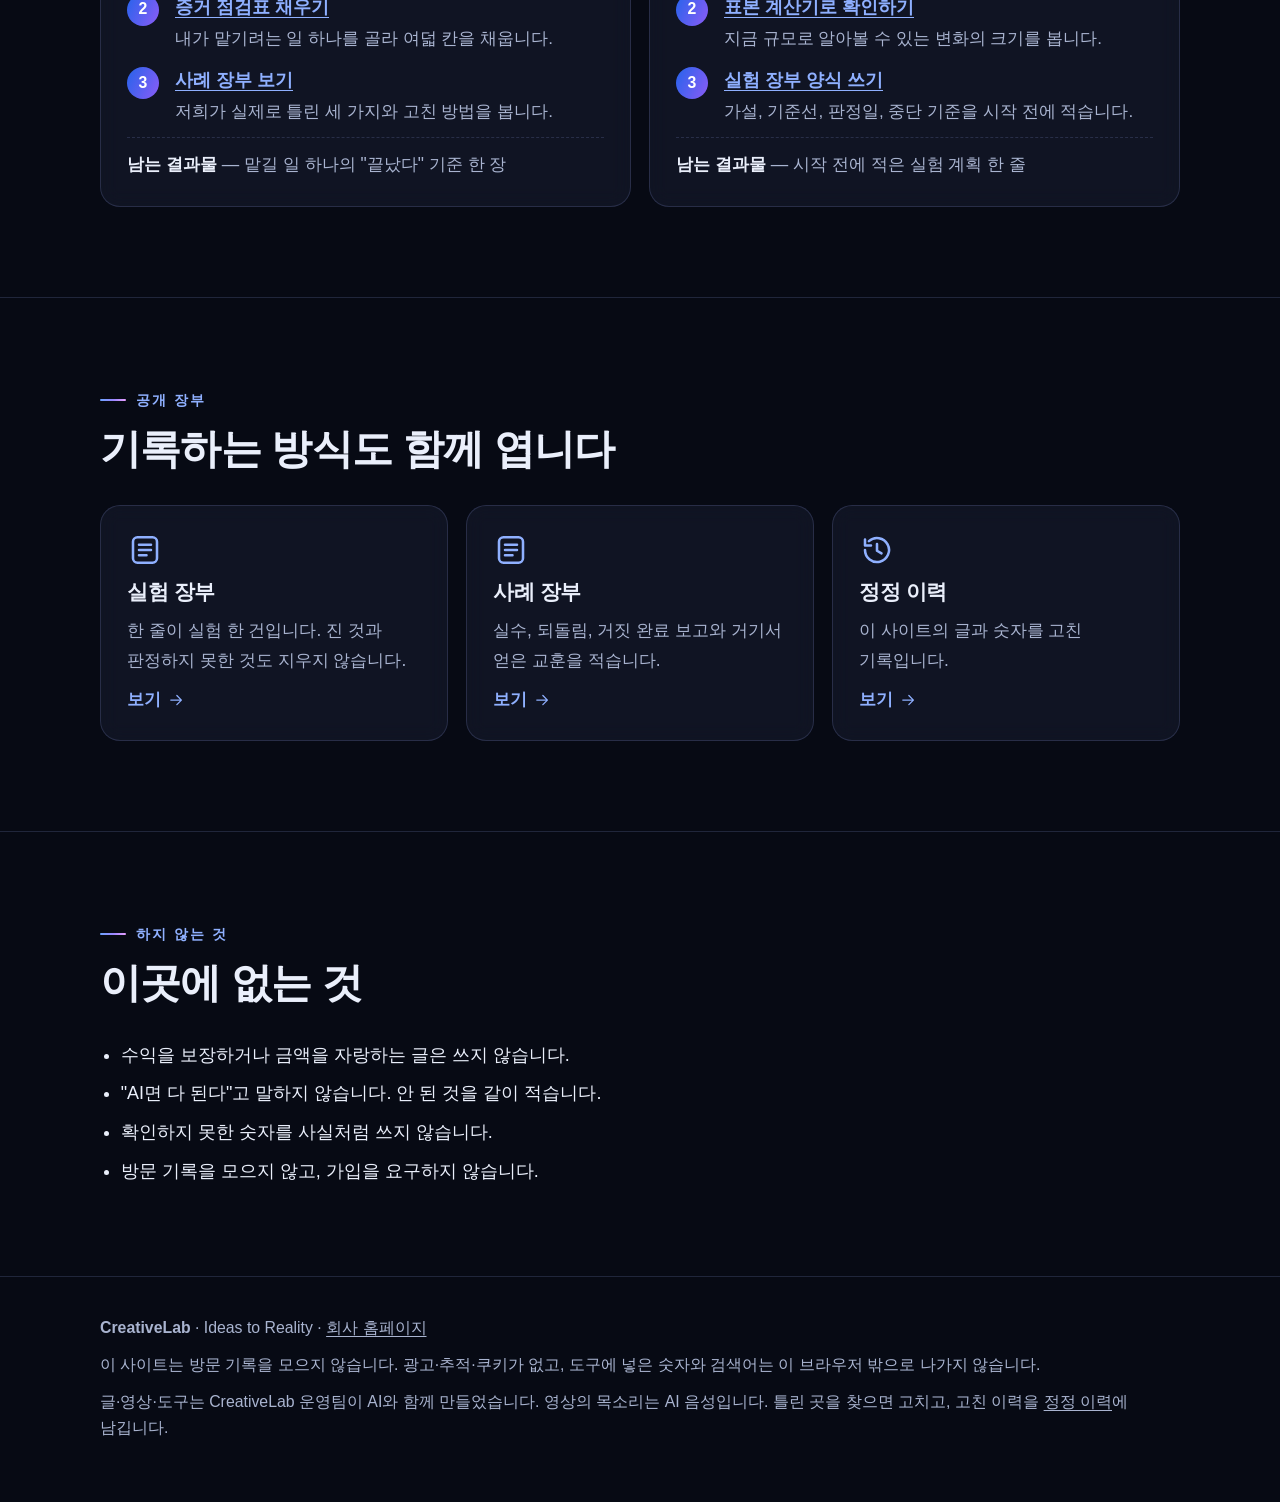
==== commit fd1c2961: "ai-lab: 시안 배너·첫 화면 건수 칩·준비 중 표기 정리 (대표님 추천 B) - 상단 "시안 — 검수 중" 배너 제거 (한국어·영어) - 첫 화면 건수 칩(2건·1편·2편·3" ====
--- a/index.html
+++ b/index.html
@@ -14,7 +14,7 @@
 </head>
 <body>
 <a class="skip" href="#main">본문으로 바로 가기</a>
-<div class="draft">시안 — 검수 중인 미리보기입니다. 내용이 바뀔 수 있습니다.</div>
+
 <header class="site"><div class="wrap bar">
 <a class="brand" href="index.html"><svg viewBox="0 0 32 32" aria-hidden="true"><rect x="1.5" y="1.5" width="29" height="29" rx="8" fill="none" stroke="currentColor" stroke-width="2"/><path d="M21.5 11.2a7 7 0 1 0 0 9.6" fill="none" stroke="currentColor" stroke-width="2.4" stroke-linecap="round"/><path d="M15 13.2v5.6l4.6-2.8z" fill="currentColor"/></svg><span>AI 경영 실험실</span></a>
 <nav class="main" aria-label="주 메뉴"><a href="index.html" aria-current="page">실험실</a><a href="library.html">라이브러리</a><a href="tools.html">도구</a><a href="posts/01.html">연재</a><a href="ledger.html">공개 장부</a><a href="en/index.html" lang="en">English</a></nav>
@@ -29,7 +29,6 @@
 <h1>사람과 AI가 함께 쓰는<br><span class="g">실험 장부</span></h1>
 <p class="lead">사람은 결정하고 AI가 일하는 회사를 실제로 운영하며 남긴 기록입니다. 성공담이 아니라 장부입니다. 잘된 것, 틀린 것, 아직 모르는 것을 나눠 적습니다.</p>
 <div class="cta"><a class="btn primary" href="#video"><svg class="" viewBox="0 0 24 24" fill="none" stroke="currentColor" stroke-width="1.7" stroke-linecap="round" stroke-linejoin="round" aria-hidden="true"><rect x="3" y="5" width="18" height="14" rx="4"/><path d="M10.5 9.5v5l4.2-2.5z"/></svg> 1화 영상 보기</a><a class="btn ghost" href="tools.html">도구 써 보기 <svg class="" viewBox="0 0 24 24" fill="none" stroke="currentColor" stroke-width="1.7" stroke-linecap="round" stroke-linejoin="round" aria-hidden="true"><path d="M5 12h14M13 6l6 6-6 6"/></svg></a><button class="btn ghost" type="button" data-search><svg class="" viewBox="0 0 24 24" fill="none" stroke="currentColor" stroke-width="1.7" stroke-linecap="round" stroke-linejoin="round" aria-hidden="true"><circle cx="11" cy="11" r="6.5"/><path d="M20 20l-4.2-4.2"/></svg> 콘텐츠 검색</button></div>
-<div class="hud"><span class="chip"><span class="dot"></span>실험 <b>2건</b> 판정 대기</span><span class="chip">글 <b>1편</b> · 영상 <b>2편</b></span><span class="chip">도구 <b>3개</b></span><span class="chip">준비 단계의 공개 실험 노트</span></div>
 <p class="sr">배경의 움직이는 그림은 장부의 줄을 막대로 나타낸 장식입니다.</p>
 </div></div>
 <div class="ribbon" aria-hidden="true"><div><span>사실과 추정을 나눕니다</span><span>숫자에는 날짜와 출처</span><span>틀린 것은 지우지 않습니다</span><span>판정 불가도 기록합니다</span><span>가입·추적 없음</span><span>브라우저에서 바로 계산</span><span>사실과 추정을 나눕니다</span><span>숫자에는 날짜와 출처</span><span>틀린 것은 지우지 않습니다</span><span>판정 불가도 기록합니다</span><span>가입·추적 없음</span><span>브라우저에서 바로 계산</span></div></div>
@@ -43,7 +42,7 @@
 
 <section id="video2"><div class="wrap split rev">
 <div class="head rv" style="margin:0"><p class="eyebrow">영상 · 2화</p><h2>AI 네 명에게 <span class="g">같은 질문</span>을 했습니다</h2><p>"이 회사가 스스로 나아지려면 무엇부터 해야 하는가." 같은 자료를 주고 투표를 받았습니다. 1순위는 네 명이 모두 같았고, 2순위부터는 갈렸습니다. 서로 달랐던 곳과 조심하는 점까지 담았습니다.</p>
-<p><span class="tag">3분 45초</span> <span class="tag">자막 있음</span> <span class="tag soon">AI 음성</span> <span class="tag soon">글은 준비 중</span></p>
+<p><span class="tag">3분 45초</span> <span class="tag">자막 있음</span> <span class="tag soon">AI 음성</span></p>
 <div class="cta"><a class="btn ghost" href="tools.html#funnel">깔때기 계산기 써 보기 <svg class="" viewBox="0 0 24 24" fill="none" stroke="currentColor" stroke-width="1.7" stroke-linecap="round" stroke-linejoin="round" aria-hidden="true"><path d="M5 12h14M13 6l6 6-6 6"/></svg></a></div></div>
 <div class="rv"><div class="frame"><div class="player"><video controls preload="metadata" playsinline poster="media/ep02.jpg"><source src="media/ep02.mp4" type="video/mp4"><track kind="captions" srclang="ko" label="한국어" src="media/ep02.vtt" default>영상을 재생할 수 없는 브라우저입니다. <a href="media/ep02.mp4">영상 파일 열기</a></video></div></div></div>
 </div></section>
@@ -69,7 +68,7 @@
 <div class="grid">
 <a class="card rv" href="posts/01.html"><svg class="icon" viewBox="0 0 24 24" fill="none" stroke="currentColor" stroke-width="1.7" stroke-linecap="round" stroke-linejoin="round" aria-hidden="true"><path d="M5 5.5A2.5 2.5 0 0 1 7.5 3H19v15H7.5A2.5 2.5 0 0 0 5 20.5v-15zM5 20.5A2.5 2.5 0 0 0 7.5 21H19"/></svg><span class="tag fact">1화 · 읽는 데 약 5분</span><h3>AI에게 가게를 맡긴 사람들은 돈을 벌었을까</h3><p>먼저 해 본 사람들의 공개 기록 다섯 건을 읽었습니다. 잘된 쪽과 못된 쪽에는 각각 공통점이 있었습니다.</p><span class="more">읽기 <svg class="" viewBox="0 0 24 24" fill="none" stroke="currentColor" stroke-width="1.7" stroke-linecap="round" stroke-linejoin="round" aria-hidden="true"><path d="M5 12h14M13 6l6 6-6 6"/></svg></span></a>
 <a class="card rv" href="#video"><svg class="icon" viewBox="0 0 24 24" fill="none" stroke="currentColor" stroke-width="1.7" stroke-linecap="round" stroke-linejoin="round" aria-hidden="true"><rect x="3" y="5" width="18" height="14" rx="4"/><path d="M10.5 9.5v5l4.2-2.5z"/></svg><span class="tag type">1화 영상 · 4분 20초</span><h3>같은 이야기를 화면으로</h3><p>글을 읽을 시간이 없을 때. 자막이 있고, 목소리는 AI 음성입니다.</p><span class="more">보기 <svg class="" viewBox="0 0 24 24" fill="none" stroke="currentColor" stroke-width="1.7" stroke-linecap="round" stroke-linejoin="round" aria-hidden="true"><path d="M5 12h14M13 6l6 6-6 6"/></svg></span></a>
-<a class="card rv" href="#video2"><svg class="icon" viewBox="0 0 24 24" fill="none" stroke="currentColor" stroke-width="1.7" stroke-linecap="round" stroke-linejoin="round" aria-hidden="true"><rect x="3" y="5" width="18" height="14" rx="4"/><path d="M10.5 9.5v5l4.2-2.5z"/></svg><span class="tag type">2화 영상 · 3분 45초</span><h3>AI 네 명에게 물었습니다</h3><p>"이 회사가 스스로 나아지려면 무엇부터 해야 하는가." 네 명의 답이 한 가지에서 일치했습니다. 글은 준비 중입니다.</p><span class="more">보기 <svg class="" viewBox="0 0 24 24" fill="none" stroke="currentColor" stroke-width="1.7" stroke-linecap="round" stroke-linejoin="round" aria-hidden="true"><path d="M5 12h14M13 6l6 6-6 6"/></svg></span></a>
+<a class="card rv" href="#video2"><svg class="icon" viewBox="0 0 24 24" fill="none" stroke="currentColor" stroke-width="1.7" stroke-linecap="round" stroke-linejoin="round" aria-hidden="true"><rect x="3" y="5" width="18" height="14" rx="4"/><path d="M10.5 9.5v5l4.2-2.5z"/></svg><span class="tag type">2화 영상 · 3분 45초</span><h3>AI 네 명에게 물었습니다</h3><p>"이 회사가 스스로 나아지려면 무엇부터 해야 하는가." 네 명의 답이 한 가지에서 일치했습니다.</p><span class="more">보기 <svg class="" viewBox="0 0 24 24" fill="none" stroke="currentColor" stroke-width="1.7" stroke-linecap="round" stroke-linejoin="round" aria-hidden="true"><path d="M5 12h14M13 6l6 6-6 6"/></svg></span></a>
 </div></div></section>
 
 <section id="library"><div class="wrap">
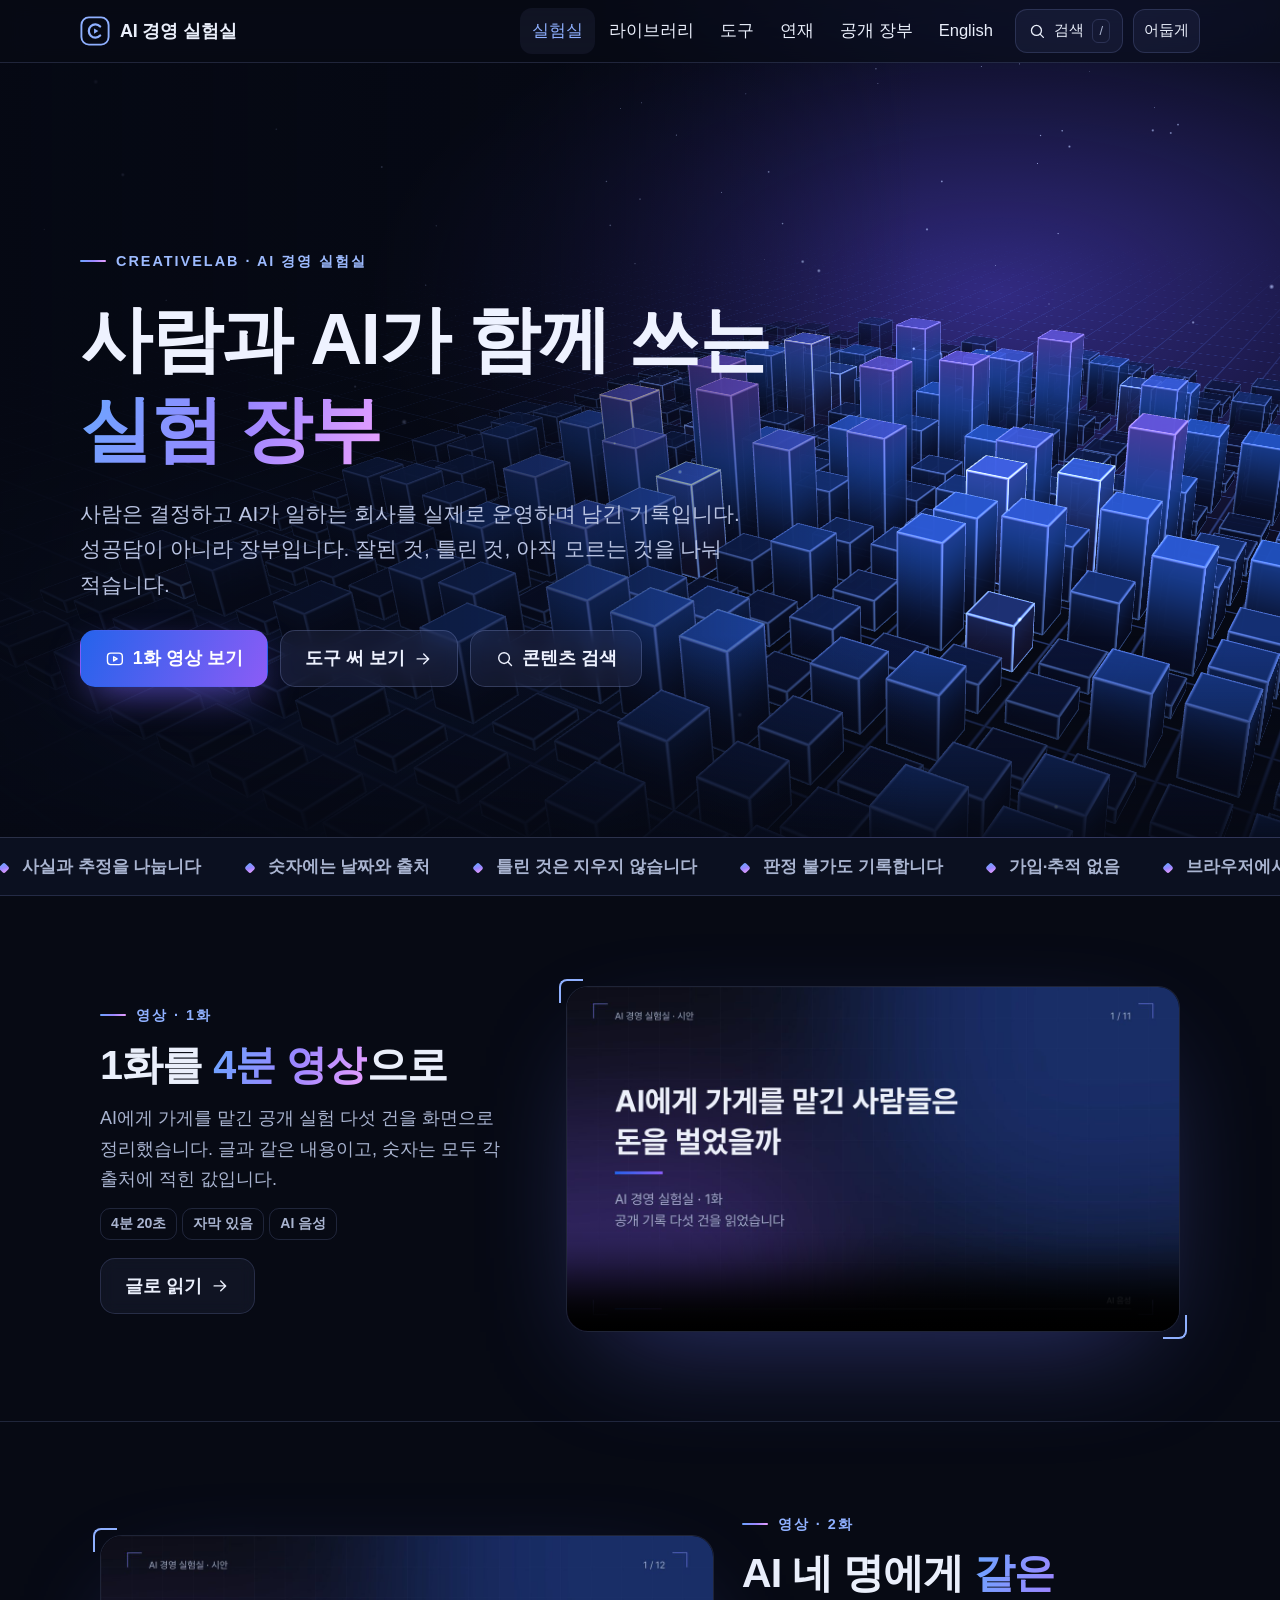
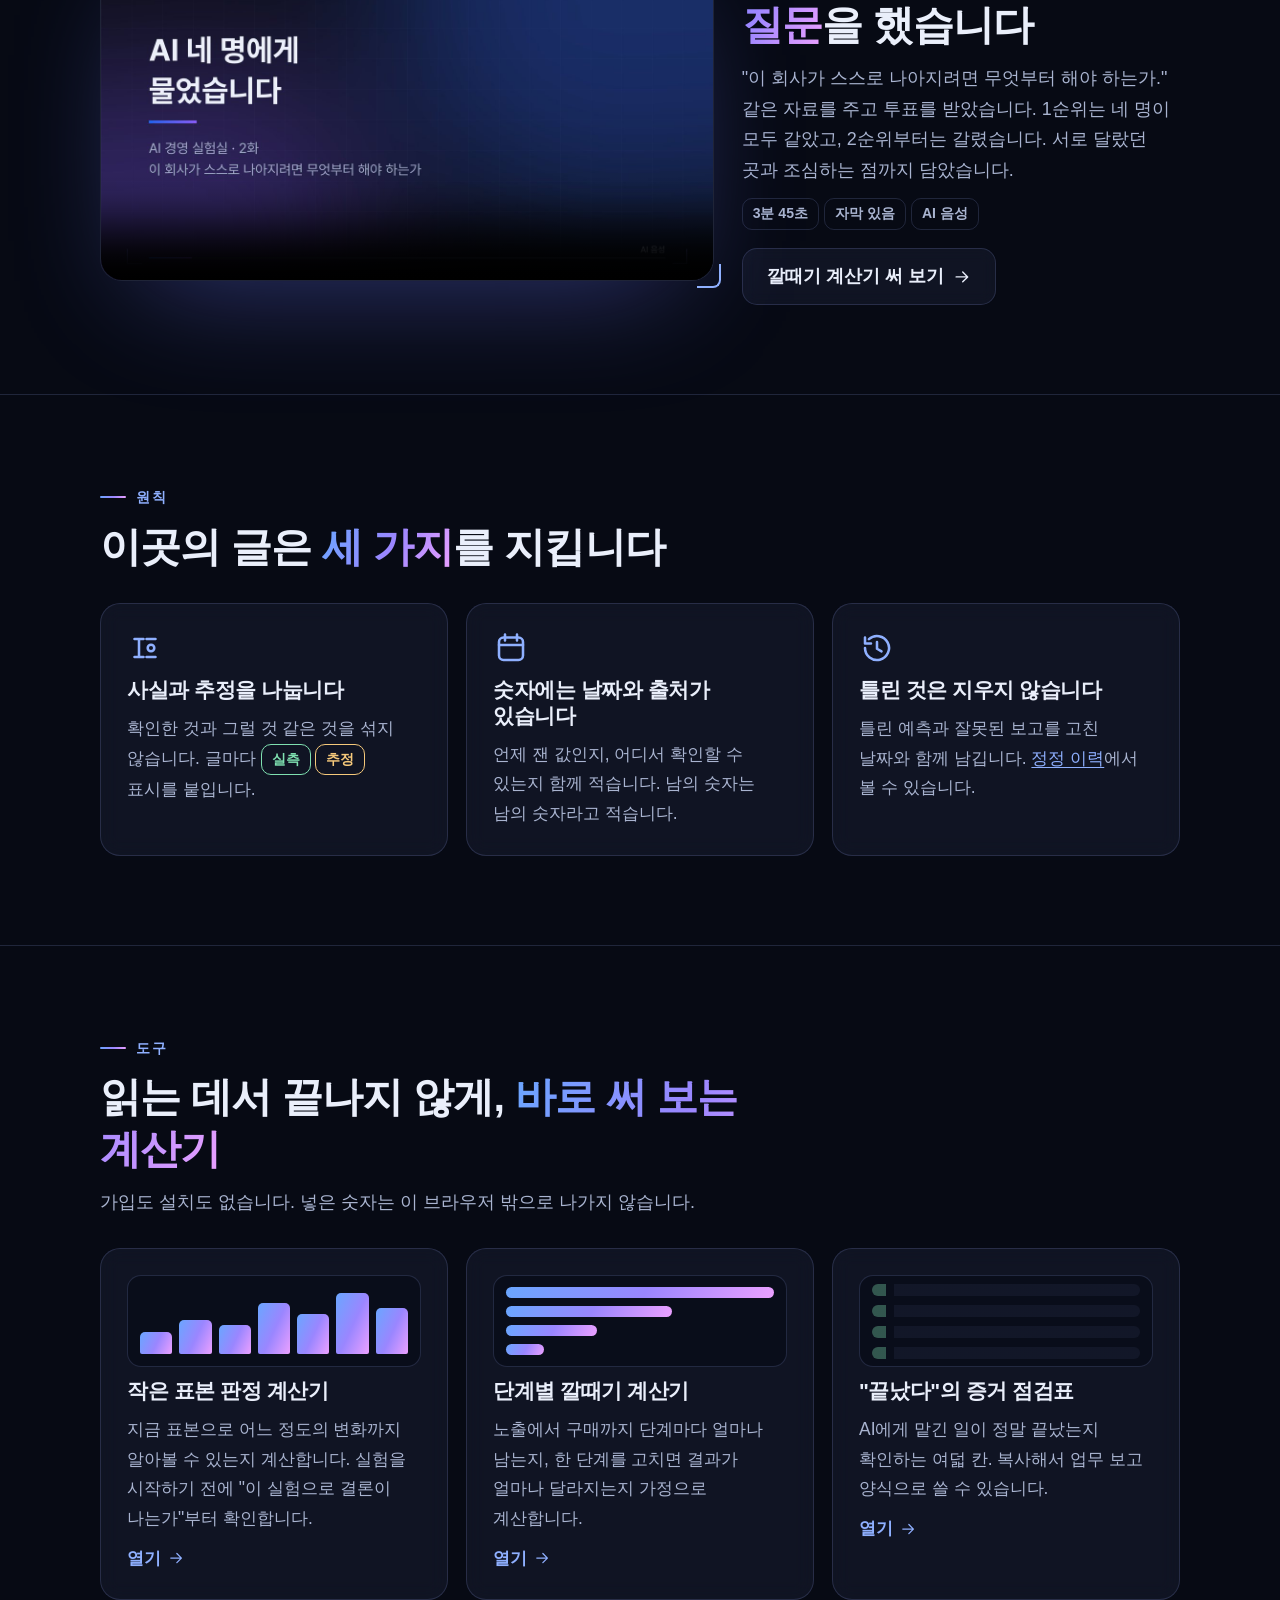
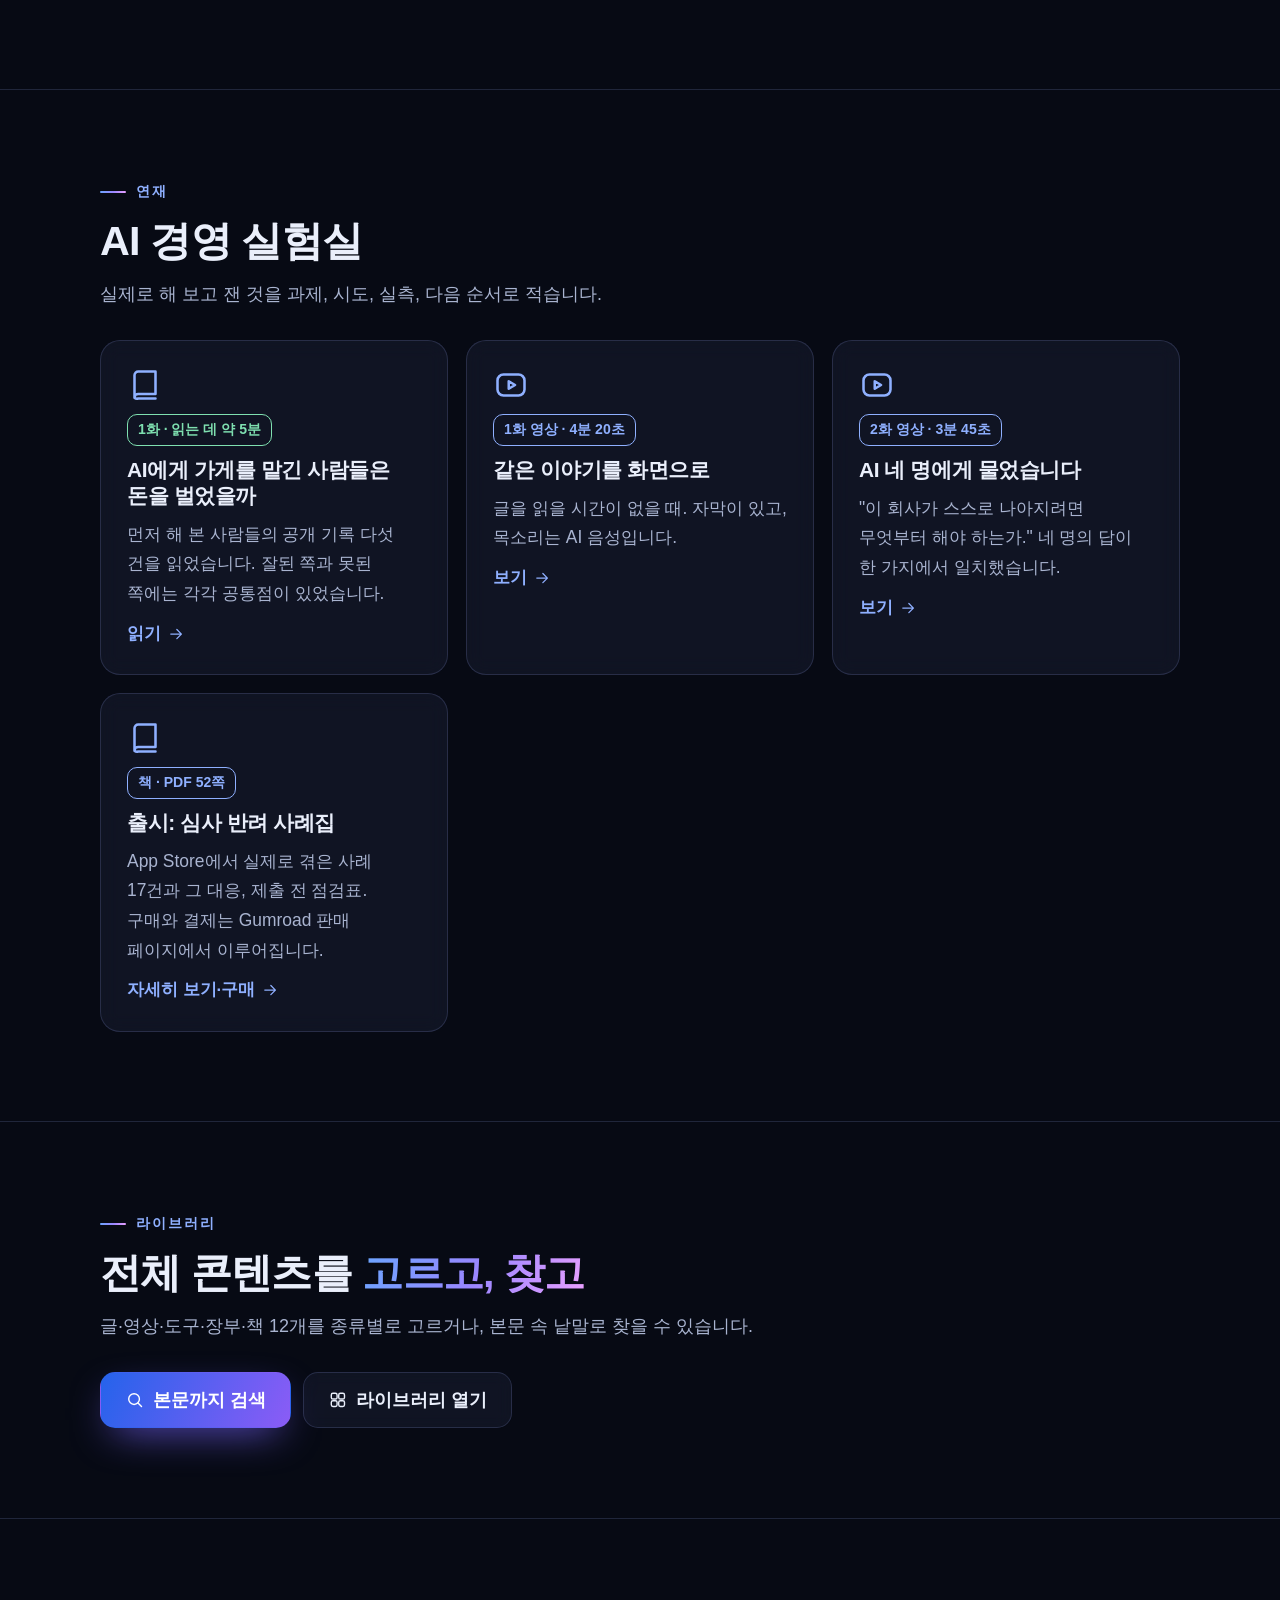
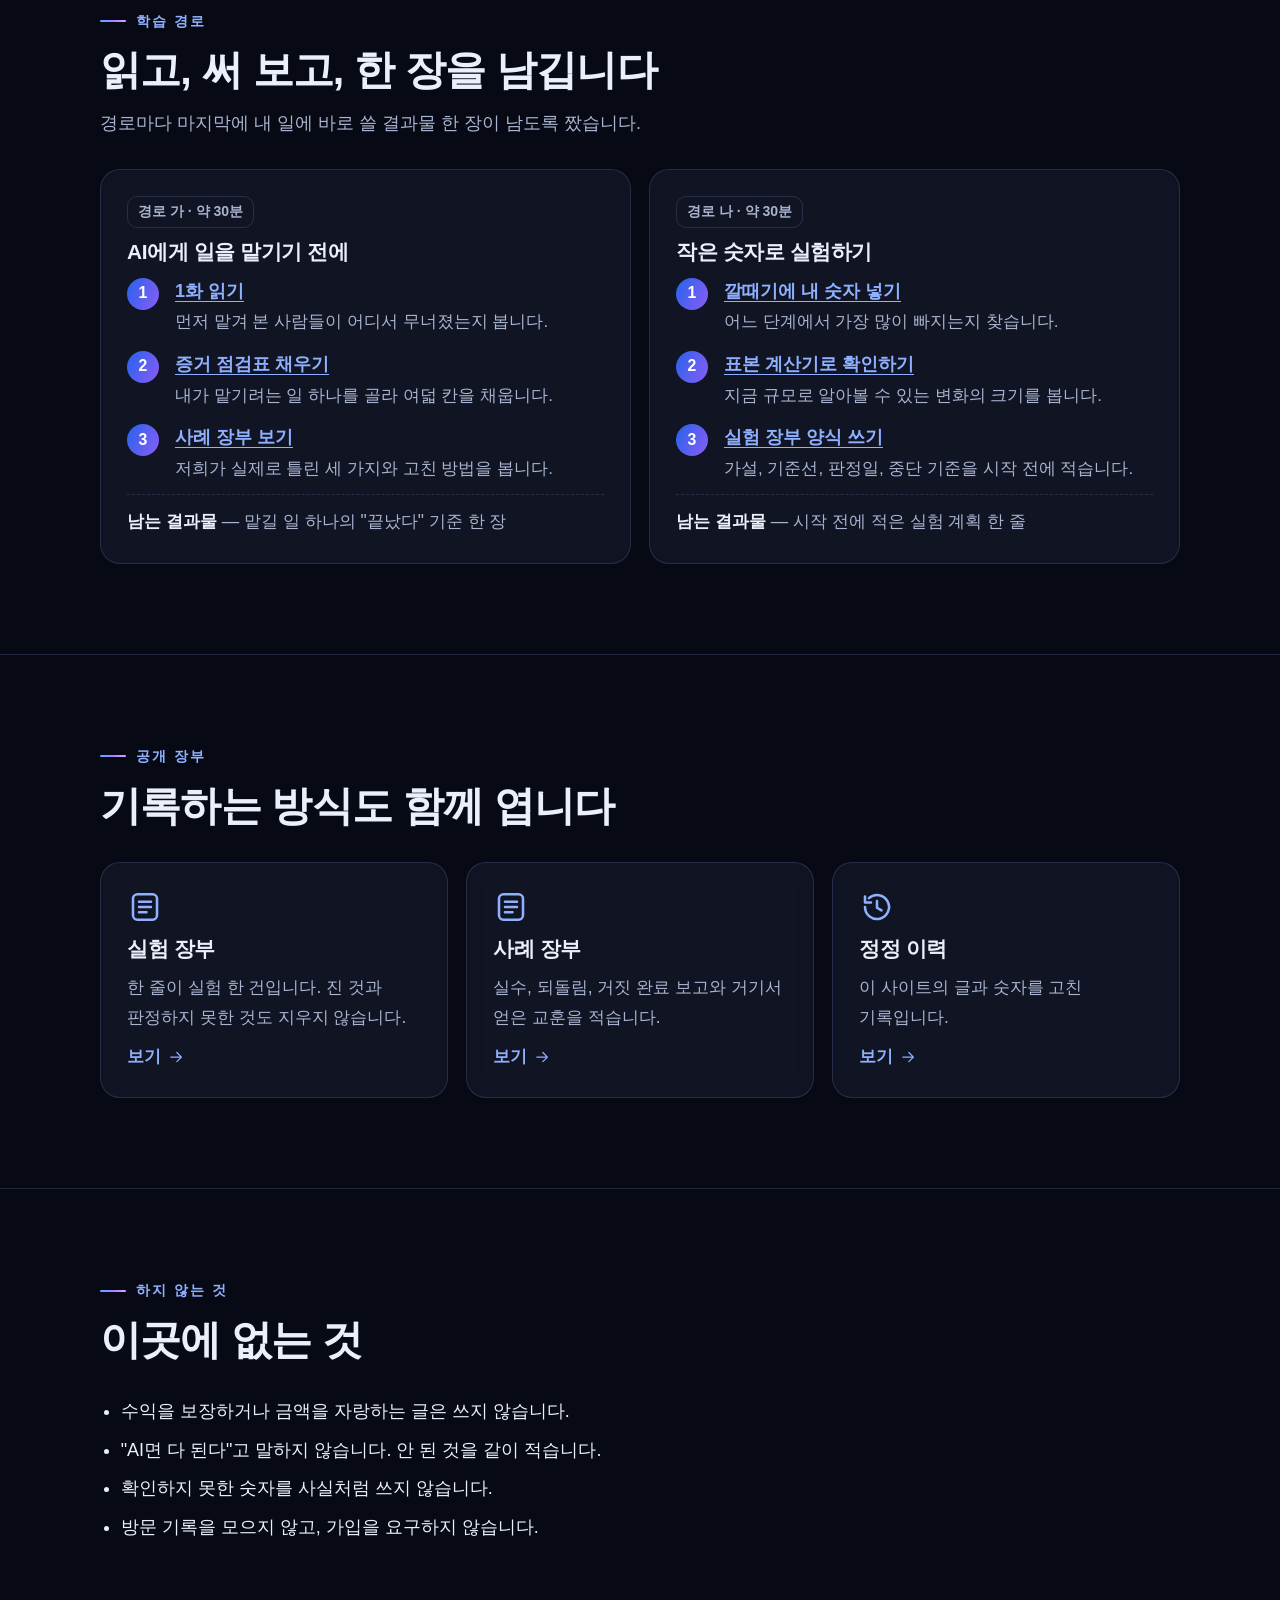
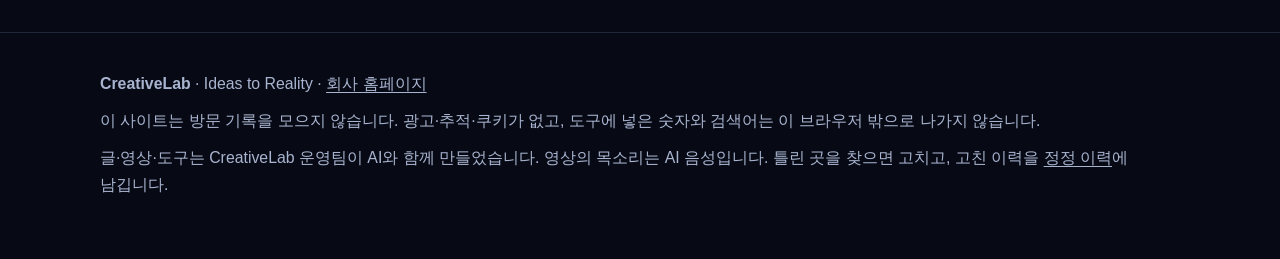
==== commit c8601f38: "책 추가 — 『출시: 심사 반려 사례집』 구매 링크(자료실·연재·영어 페이지 5개 판) Co-Authored-By: Claude Opus 5.5 <noreply@anthropic." ====
--- a/index.html
+++ b/index.html
@@ -69,10 +69,11 @@
 <a class="card rv" href="posts/01.html"><svg class="icon" viewBox="0 0 24 24" fill="none" stroke="currentColor" stroke-width="1.7" stroke-linecap="round" stroke-linejoin="round" aria-hidden="true"><path d="M5 5.5A2.5 2.5 0 0 1 7.5 3H19v15H7.5A2.5 2.5 0 0 0 5 20.5v-15zM5 20.5A2.5 2.5 0 0 0 7.5 21H19"/></svg><span class="tag fact">1화 · 읽는 데 약 5분</span><h3>AI에게 가게를 맡긴 사람들은 돈을 벌었을까</h3><p>먼저 해 본 사람들의 공개 기록 다섯 건을 읽었습니다. 잘된 쪽과 못된 쪽에는 각각 공통점이 있었습니다.</p><span class="more">읽기 <svg class="" viewBox="0 0 24 24" fill="none" stroke="currentColor" stroke-width="1.7" stroke-linecap="round" stroke-linejoin="round" aria-hidden="true"><path d="M5 12h14M13 6l6 6-6 6"/></svg></span></a>
 <a class="card rv" href="#video"><svg class="icon" viewBox="0 0 24 24" fill="none" stroke="currentColor" stroke-width="1.7" stroke-linecap="round" stroke-linejoin="round" aria-hidden="true"><rect x="3" y="5" width="18" height="14" rx="4"/><path d="M10.5 9.5v5l4.2-2.5z"/></svg><span class="tag type">1화 영상 · 4분 20초</span><h3>같은 이야기를 화면으로</h3><p>글을 읽을 시간이 없을 때. 자막이 있고, 목소리는 AI 음성입니다.</p><span class="more">보기 <svg class="" viewBox="0 0 24 24" fill="none" stroke="currentColor" stroke-width="1.7" stroke-linecap="round" stroke-linejoin="round" aria-hidden="true"><path d="M5 12h14M13 6l6 6-6 6"/></svg></span></a>
 <a class="card rv" href="#video2"><svg class="icon" viewBox="0 0 24 24" fill="none" stroke="currentColor" stroke-width="1.7" stroke-linecap="round" stroke-linejoin="round" aria-hidden="true"><rect x="3" y="5" width="18" height="14" rx="4"/><path d="M10.5 9.5v5l4.2-2.5z"/></svg><span class="tag type">2화 영상 · 3분 45초</span><h3>AI 네 명에게 물었습니다</h3><p>"이 회사가 스스로 나아지려면 무엇부터 해야 하는가." 네 명의 답이 한 가지에서 일치했습니다.</p><span class="more">보기 <svg class="" viewBox="0 0 24 24" fill="none" stroke="currentColor" stroke-width="1.7" stroke-linecap="round" stroke-linejoin="round" aria-hidden="true"><path d="M5 12h14M13 6l6 6-6 6"/></svg></span></a>
+<a class="card rv" href="https://creativelabkr.gumroad.com/l/launch-ko"><svg class="icon" viewBox="0 0 24 24" fill="none" stroke="currentColor" stroke-width="1.7" stroke-linecap="round" stroke-linejoin="round" aria-hidden="true"><path d="M5 5.5A2.5 2.5 0 0 1 7.5 3H19v15H7.5A2.5 2.5 0 0 0 5 20.5v-15zM5 20.5A2.5 2.5 0 0 0 7.5 21H19"/></svg><span class="tag type">책 · PDF 52쪽</span><h3>출시: 심사 반려 사례집</h3><p>App Store에서 실제로 겪은 사례 17건과 그 대응, 제출 전 점검표. 구매와 결제는 Gumroad 판매 페이지에서 이루어집니다.</p><span class="more">자세히 보기·구매 <svg class="" viewBox="0 0 24 24" fill="none" stroke="currentColor" stroke-width="1.7" stroke-linecap="round" stroke-linejoin="round" aria-hidden="true"><path d="M5 12h14M13 6l6 6-6 6"/></svg></span></a>
 </div></div></section>
 
 <section id="library"><div class="wrap">
-<div class="head rv"><p class="eyebrow">라이브러리</p><h2>전체 콘텐츠를 <span class="g">고르고, 찾고</span></h2><p>글·영상·도구·장부 11개를 종류별로 고르거나, 본문 속 낱말로 찾을 수 있습니다.</p></div>
+<div class="head rv"><p class="eyebrow">라이브러리</p><h2>전체 콘텐츠를 <span class="g">고르고, 찾고</span></h2><p>글·영상·도구·장부·책 12개를 종류별로 고르거나, 본문 속 낱말로 찾을 수 있습니다.</p></div>
 <div class="cta"><button class="btn primary" type="button" data-search><svg class="" viewBox="0 0 24 24" fill="none" stroke="currentColor" stroke-width="1.7" stroke-linecap="round" stroke-linejoin="round" aria-hidden="true"><circle cx="11" cy="11" r="6.5"/><path d="M20 20l-4.2-4.2"/></svg> 본문까지 검색</button><a class="btn ghost" href="library.html"><svg class="" viewBox="0 0 24 24" fill="none" stroke="currentColor" stroke-width="1.7" stroke-linecap="round" stroke-linejoin="round" aria-hidden="true"><rect x="4" y="4" width="7" height="7" rx="2"/><rect x="13" y="4" width="7" height="7" rx="2"/><rect x="4" y="13" width="7" height="7" rx="2"/><rect x="13" y="13" width="7" height="7" rx="2"/></svg> 라이브러리 열기</a></div>
 </div></section>
 
--- a/assets/style.css
+++ b/assets/style.css
@@ -80,6 +80,7 @@
 .card>*{position:relative;z-index:1}
 .icon{width:36px;height:36px;color:var(--accent)}
 .tag{display:inline-flex;align-items:center;gap:6px;font-size:.78rem;font-weight:750;padding:3px 10px;border-radius:10px;border:1px solid var(--rule);color:var(--sub);width:fit-content;max-width:100%}
+.tag>svg{width:14px;height:14px;flex:none}
 .tag.fact{color:var(--good);border-color:currentColor}.tag.guess{color:var(--warn);border-color:currentColor}.tag.soon{color:var(--sub)}.tag.type{color:var(--accent);border-color:currentColor}
 .more{color:var(--accent);font-weight:750;font-size:.92rem;display:inline-flex;align-items:center;gap:6px}
 .hero>*,.card>*,.out>*,.head>*,.fields>*,.prose>*,.grid>*,.tool>*,.split>*{min-width:0}
